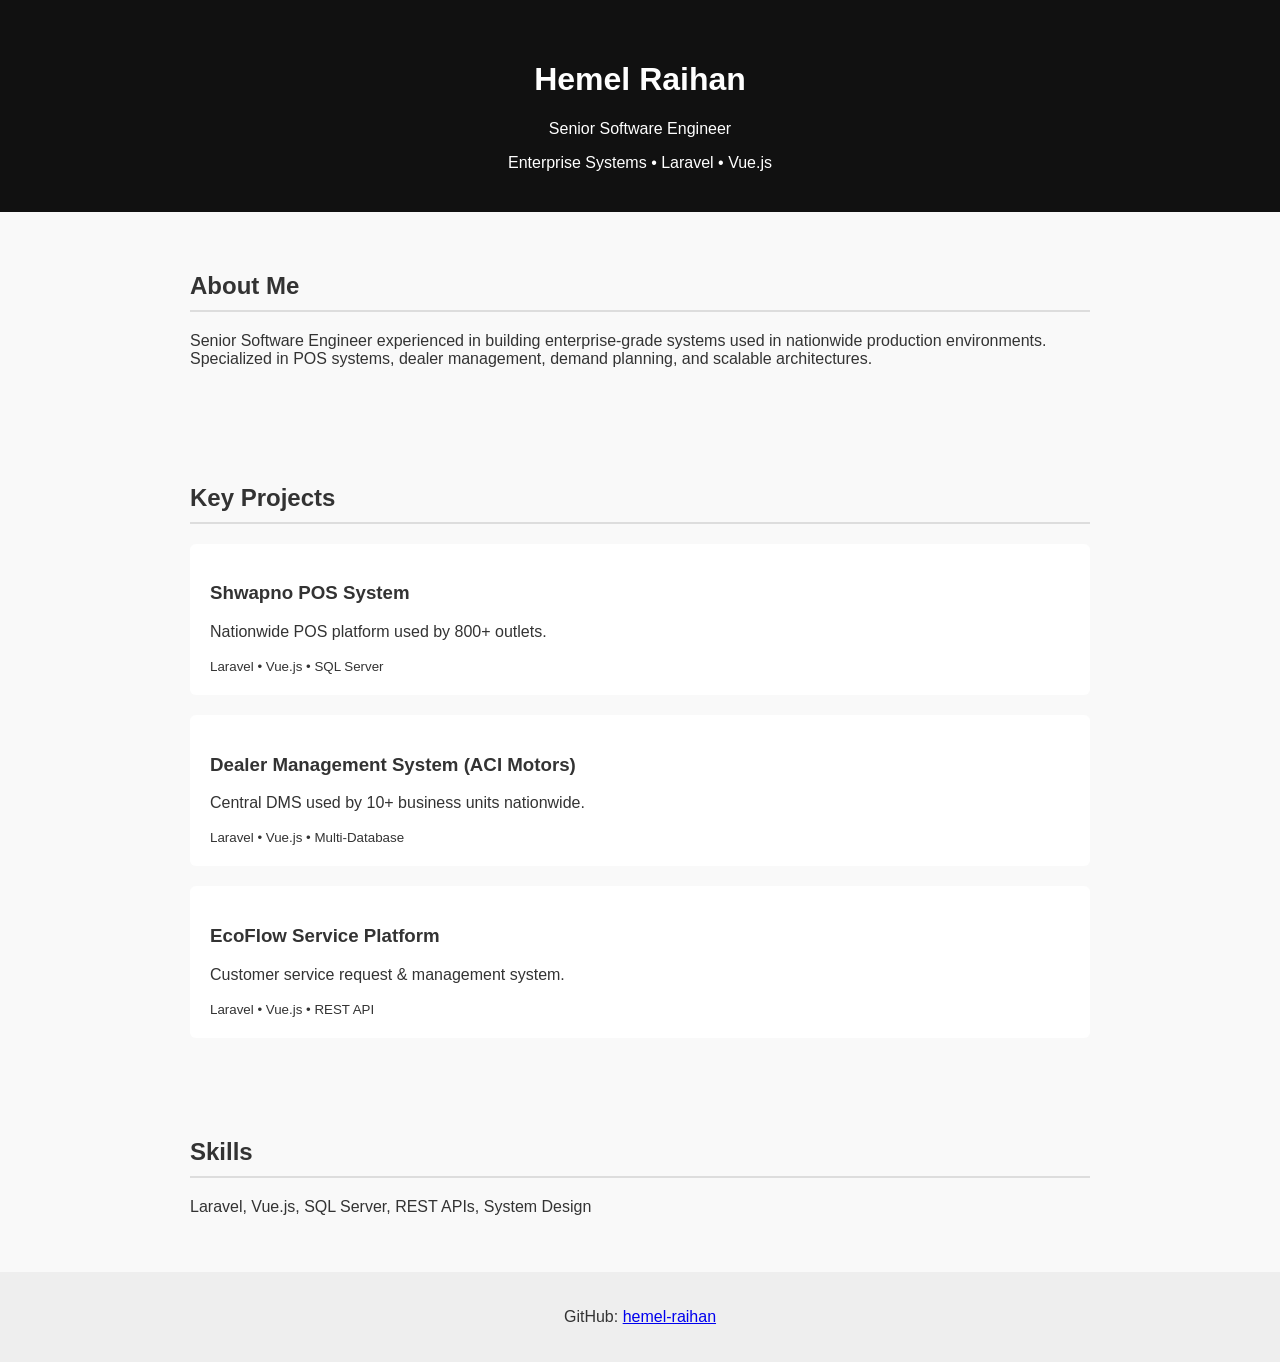
==== index.html @ 9c12749c "initial commit" ====
<!DOCTYPE html>
<html lang="en">
<head>
  <meta charset="UTF-8">
  <title>Hemel Raihan | Senior Software Engineer</title>
  <link rel="stylesheet" href="style.css">
</head>
<body>

<header>
  <h1>Hemel Raihan</h1>
  <p>Senior Software Engineer</p>
  <span>Enterprise Systems • Laravel • Vue.js</span>
</header>

<section>
  <h2>About Me</h2>
  <p>
    Senior Software Engineer experienced in building enterprise-grade systems
    used in nationwide production environments. Specialized in POS systems,
    dealer management, demand planning, and scalable architectures.
  </p>
</section>

<section>
  <h2>Key Projects</h2>

  <div class="card">
    <h3>Shwapno POS System</h3>
    <p>Nationwide POS platform used by 800+ outlets.</p>
    <small>Laravel • Vue.js • SQL Server</small>
  </div>

  <div class="card">
    <h3>Dealer Management System (ACI Motors)</h3>
    <p>Central DMS used by 10+ business units nationwide.</p>
    <small>Laravel • Vue.js • Multi-Database</small>
  </div>

  <div class="card">
    <h3>EcoFlow Service Platform</h3>
    <p>Customer service request & management system.</p>
    <small>Laravel • Vue.js • REST API</small>
  </div>
</section>

<section>
  <h2>Skills</h2>
  <p>Laravel, Vue.js, SQL Server, REST APIs, System Design</p>
</section>

<footer>
  <p>GitHub: <a href="https://github.com/hemel-raihan">hemel-raihan</a></p>
</footer>

</body>
</html>
---- style.css ----
body {
  font-family: Arial, sans-serif;
  margin: 0;
  background: #f9f9f9;
  color: #333;
}

header {
  background: #111;
  color: #fff;
  padding: 40px;
  text-align: center;
}

section {
  padding: 40px;
  max-width: 900px;
  margin: auto;
}

h2 {
  border-bottom: 2px solid #ddd;
  padding-bottom: 10px;
}

.card {
  background: #fff;
  padding: 20px;
  margin-top: 20px;
  border-radius: 6px;
}

footer {
  text-align: center;
  padding: 20px;
  background: #eee;
}
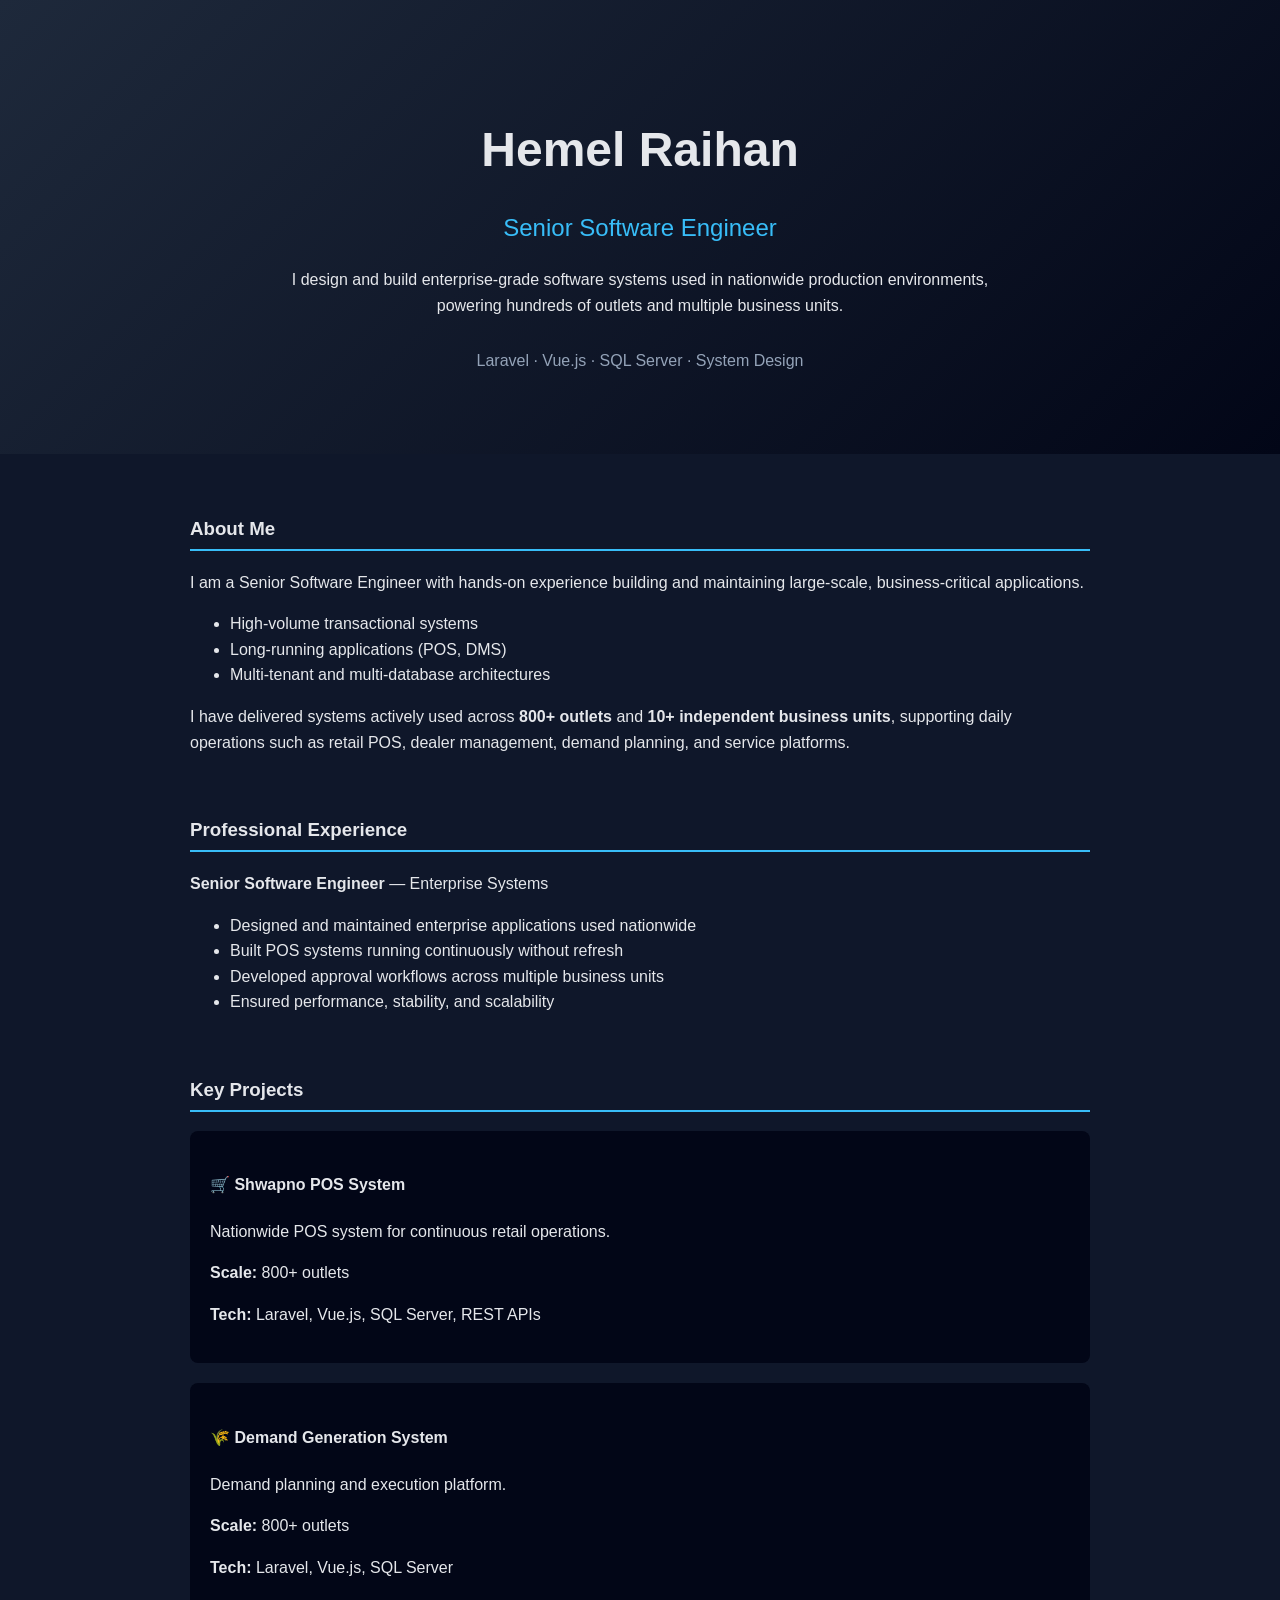
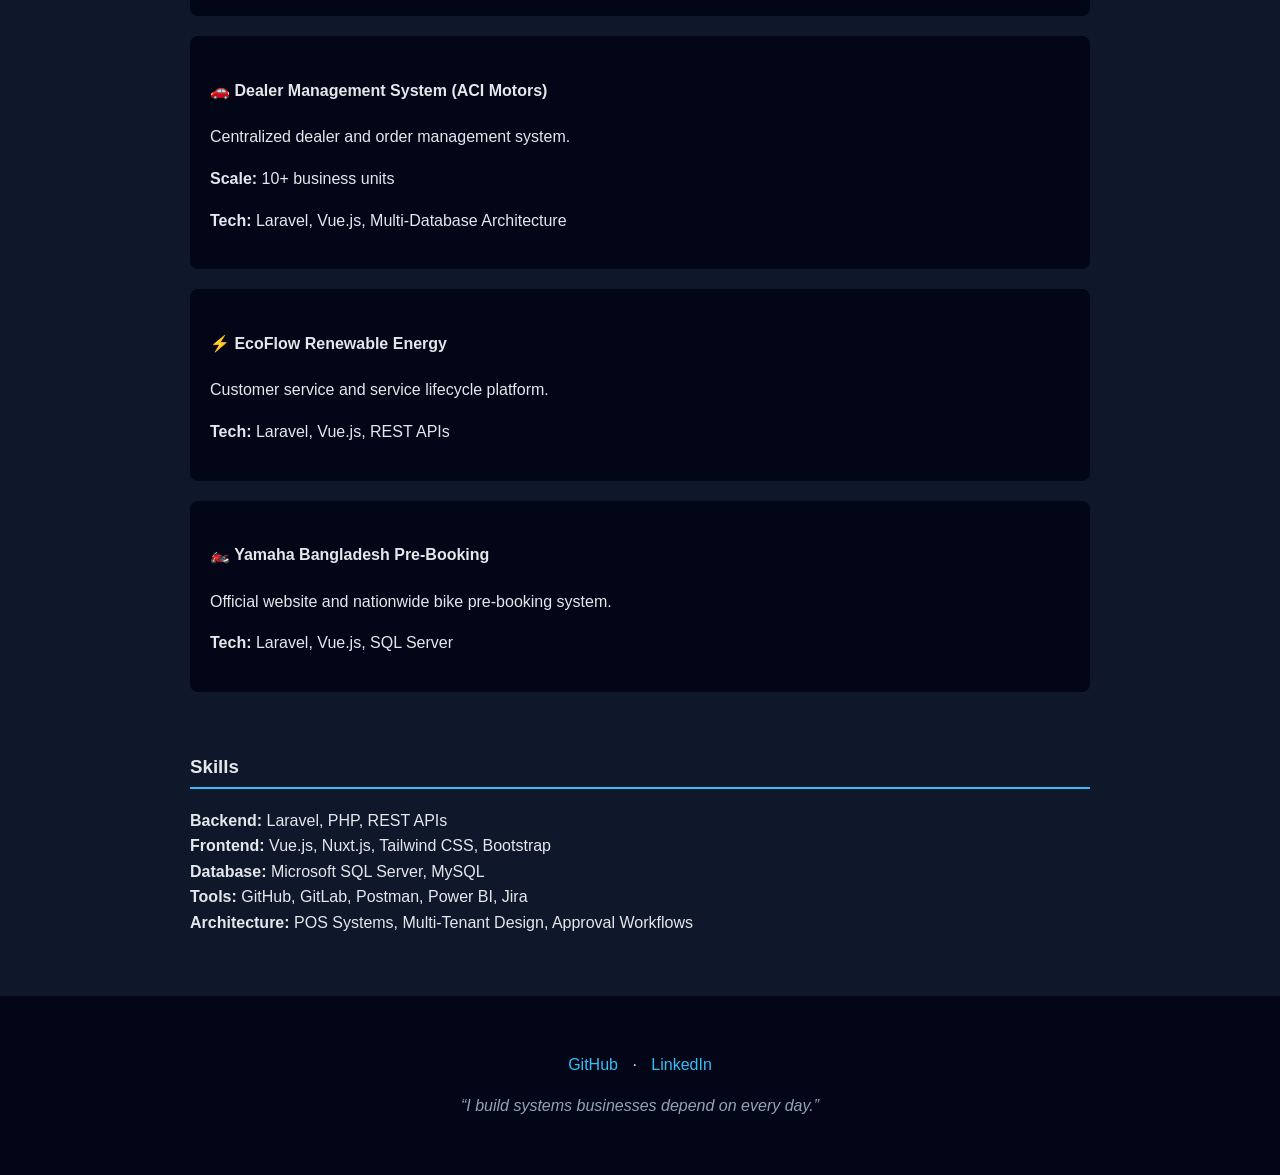
==== commit e75bbbe8: "secod phase deployed" ====
--- a/index.html
+++ b/index.html
@@ -1,57 +1,109 @@
 <!DOCTYPE html>
 <html lang="en">
 <head>
-  <meta charset="UTF-8">
+  <meta charset="UTF-8" />
+  <meta name="viewport" content="width=device-width, initial-scale=1.0"/>
   <title>Hemel Raihan | Senior Software Engineer</title>
-  <link rel="stylesheet" href="style.css">
+  <link rel="stylesheet" href="style.css" />
 </head>
 <body>
 
-<header>
-  <h1>Hemel Raihan</h1>
-  <p>Senior Software Engineer</p>
-  <span>Enterprise Systems • Laravel • Vue.js</span>
-</header>
+  <header class="hero">
+    <h1>Hemel Raihan</h1>
+    <h2>Senior Software Engineer</h2>
+    <p>
+      I design and build enterprise-grade software systems used in nationwide
+      production environments, powering hundreds of outlets and multiple
+      business units.
+    </p>
+    <span class="tech">Laravel · Vue.js · SQL Server · System Design</span>
+  </header>
 
-<section>
-  <h2>About Me</h2>
-  <p>
-    Senior Software Engineer experienced in building enterprise-grade systems
-    used in nationwide production environments. Specialized in POS systems,
-    dealer management, demand planning, and scalable architectures.
-  </p>
-</section>
+  <section>
+    <h3>About Me</h3>
+    <p>
+      I am a Senior Software Engineer with hands-on experience building and
+      maintaining large-scale, business-critical applications.
+    </p>
+    <ul>
+      <li>High-volume transactional systems</li>
+      <li>Long-running applications (POS, DMS)</li>
+      <li>Multi-tenant and multi-database architectures</li>
+    </ul>
+    <p>
+      I have delivered systems actively used across <strong>800+ outlets</strong>
+      and <strong>10+ independent business units</strong>, supporting daily
+      operations such as retail POS, dealer management, demand planning, and
+      service platforms.
+    </p>
+  </section>
 
-<section>
-  <h2>Key Projects</h2>
+  <section>
+    <h3>Professional Experience</h3>
+    <p><strong>Senior Software Engineer</strong> — Enterprise Systems</p>
+    <ul>
+      <li>Designed and maintained enterprise applications used nationwide</li>
+      <li>Built POS systems running continuously without refresh</li>
+      <li>Developed approval workflows across multiple business units</li>
+      <li>Ensured performance, stability, and scalability</li>
+    </ul>
+  </section>
 
-  <div class="card">
-    <h3>Shwapno POS System</h3>
-    <p>Nationwide POS platform used by 800+ outlets.</p>
-    <small>Laravel • Vue.js • SQL Server</small>
-  </div>
+  <section>
+    <h3>Key Projects</h3>
 
-  <div class="card">
-    <h3>Dealer Management System (ACI Motors)</h3>
-    <p>Central DMS used by 10+ business units nationwide.</p>
-    <small>Laravel • Vue.js • Multi-Database</small>
-  </div>
+    <div class="project">
+      <h4>🛒 Shwapno POS System</h4>
+      <p>Nationwide POS system for continuous retail operations.</p>
+      <p><strong>Scale:</strong> 800+ outlets</p>
+      <p><strong>Tech:</strong> Laravel, Vue.js, SQL Server, REST APIs</p>
+    </div>
 
-  <div class="card">
-    <h3>EcoFlow Service Platform</h3>
-    <p>Customer service request & management system.</p>
-    <small>Laravel • Vue.js • REST API</small>
-  </div>
-</section>
+    <div class="project">
+      <h4>🌾 Demand Generation System</h4>
+      <p>Demand planning and execution platform.</p>
+      <p><strong>Scale:</strong> 800+ outlets</p>
+      <p><strong>Tech:</strong> Laravel, Vue.js, SQL Server</p>
+    </div>
 
-<section>
-  <h2>Skills</h2>
-  <p>Laravel, Vue.js, SQL Server, REST APIs, System Design</p>
-</section>
+    <div class="project">
+      <h4>🚗 Dealer Management System (ACI Motors)</h4>
+      <p>Centralized dealer and order management system.</p>
+      <p><strong>Scale:</strong> 10+ business units</p>
+      <p><strong>Tech:</strong> Laravel, Vue.js, Multi-Database Architecture</p>
+    </div>
 
-<footer>
-  <p>GitHub: <a href="https://github.com/hemel-raihan">hemel-raihan</a></p>
-</footer>
+    <div class="project">
+      <h4>⚡ EcoFlow Renewable Energy</h4>
+      <p>Customer service and service lifecycle platform.</p>
+      <p><strong>Tech:</strong> Laravel, Vue.js, REST APIs</p>
+    </div>
+
+    <div class="project">
+      <h4>🏍️ Yamaha Bangladesh Pre-Booking</h4>
+      <p>Official website and nationwide bike pre-booking system.</p>
+      <p><strong>Tech:</strong> Laravel, Vue.js, SQL Server</p>
+    </div>
+  </section>
+
+  <section>
+    <h3>Skills</h3>
+    <p>
+      <strong>Backend:</strong> Laravel, PHP, REST APIs<br/>
+      <strong>Frontend:</strong> Vue.js, Nuxt.js, Tailwind CSS, Bootstrap<br/>
+      <strong>Database:</strong> Microsoft SQL Server, MySQL<br/>
+      <strong>Tools:</strong> GitHub, GitLab, Postman, Power BI, Jira<br/>
+      <strong>Architecture:</strong> POS Systems, Multi-Tenant Design, Approval Workflows
+    </p>
+  </section>
+
+  <footer>
+    <p>
+      <a href="https://github.com/hemel-raihan">GitHub</a> ·
+      <a href="#">LinkedIn</a>
+    </p>
+    <p class="quote">“I build systems businesses depend on every day.”</p>
+  </footer>
 
 </body>
 </html>
--- a/style.css
+++ b/style.css
@@ -1,37 +1,70 @@
 body {
-  font-family: Arial, sans-serif;
+  font-family: Arial, Helvetica, sans-serif;
   margin: 0;
-  background: #f9f9f9;
-  color: #333;
+  background: #0f172a;
+  color: #e5e7eb;
+  line-height: 1.6;
 }
 
-header {
-  background: #111;
-  color: #fff;
-  padding: 40px;
+.hero {
+  padding: 80px 20px;
   text-align: center;
+  background: linear-gradient(135deg, #1e293b, #020617);
+}
+
+.hero h1 {
+  font-size: 3rem;
+  margin-bottom: 10px;
+}
+
+.hero h2 {
+  font-weight: 400;
+  color: #38bdf8;
+}
+
+.hero p {
+  max-width: 700px;
+  margin: 20px auto;
+}
+
+.tech {
+  display: inline-block;
+  margin-top: 10px;
+  color: #94a3b8;
 }
 
 section {
-  padding: 40px;
   max-width: 900px;
-  margin: auto;
+  margin: 60px auto;
+  padding: 0 20px;
 }
 
-h2 {
-  border-bottom: 2px solid #ddd;
-  padding-bottom: 10px;
+h3 {
+  border-bottom: 2px solid #38bdf8;
+  padding-bottom: 5px;
 }
 
-.card {
-  background: #fff;
+.project {
+  background: #020617;
   padding: 20px;
-  margin-top: 20px;
-  border-radius: 6px;
+  border-radius: 8px;
+  margin-bottom: 20px;
 }
 
 footer {
   text-align: center;
-  padding: 20px;
-  background: #eee;
+  padding: 40px 20px;
+  background: #020617;
 }
+
+footer a {
+  color: #38bdf8;
+  text-decoration: none;
+  margin: 0 10px;
+}
+
+.quote {
+  margin-top: 10px;
+  font-style: italic;
+  color: #94a3b8;
+}
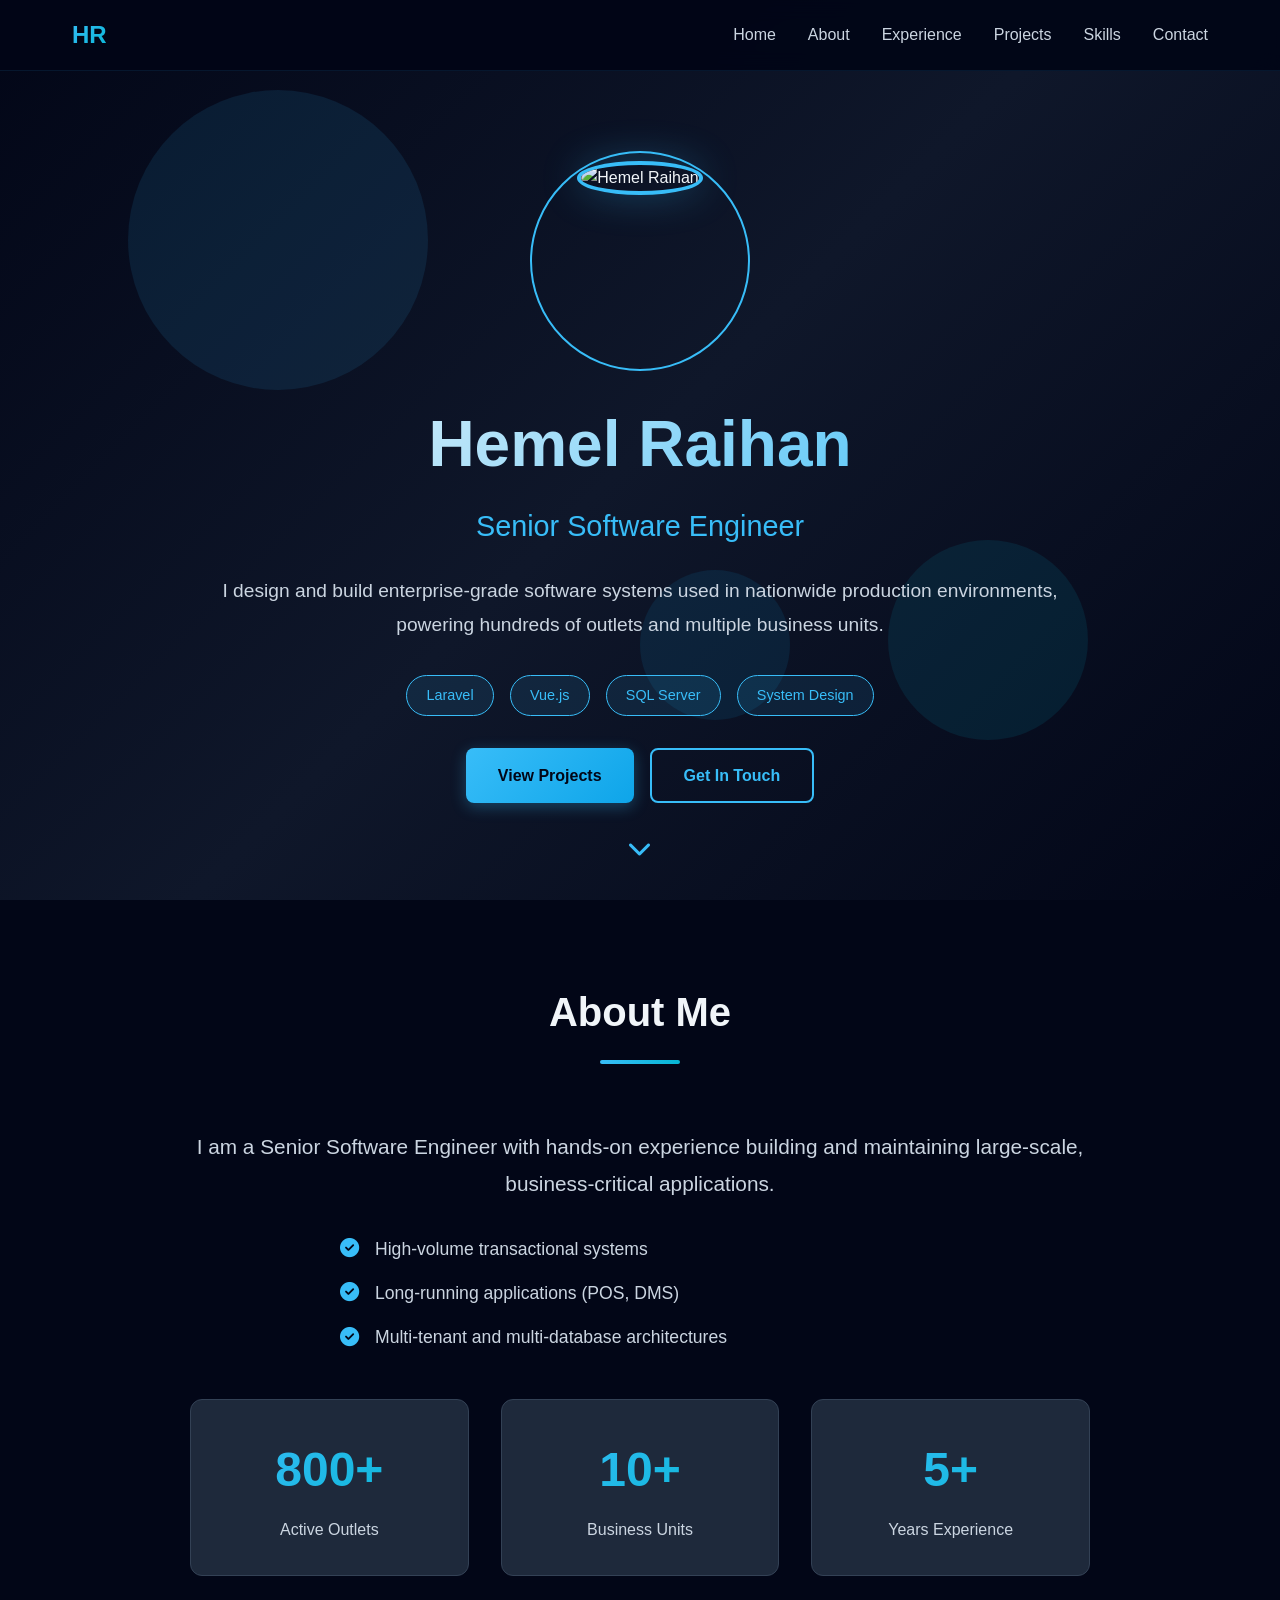
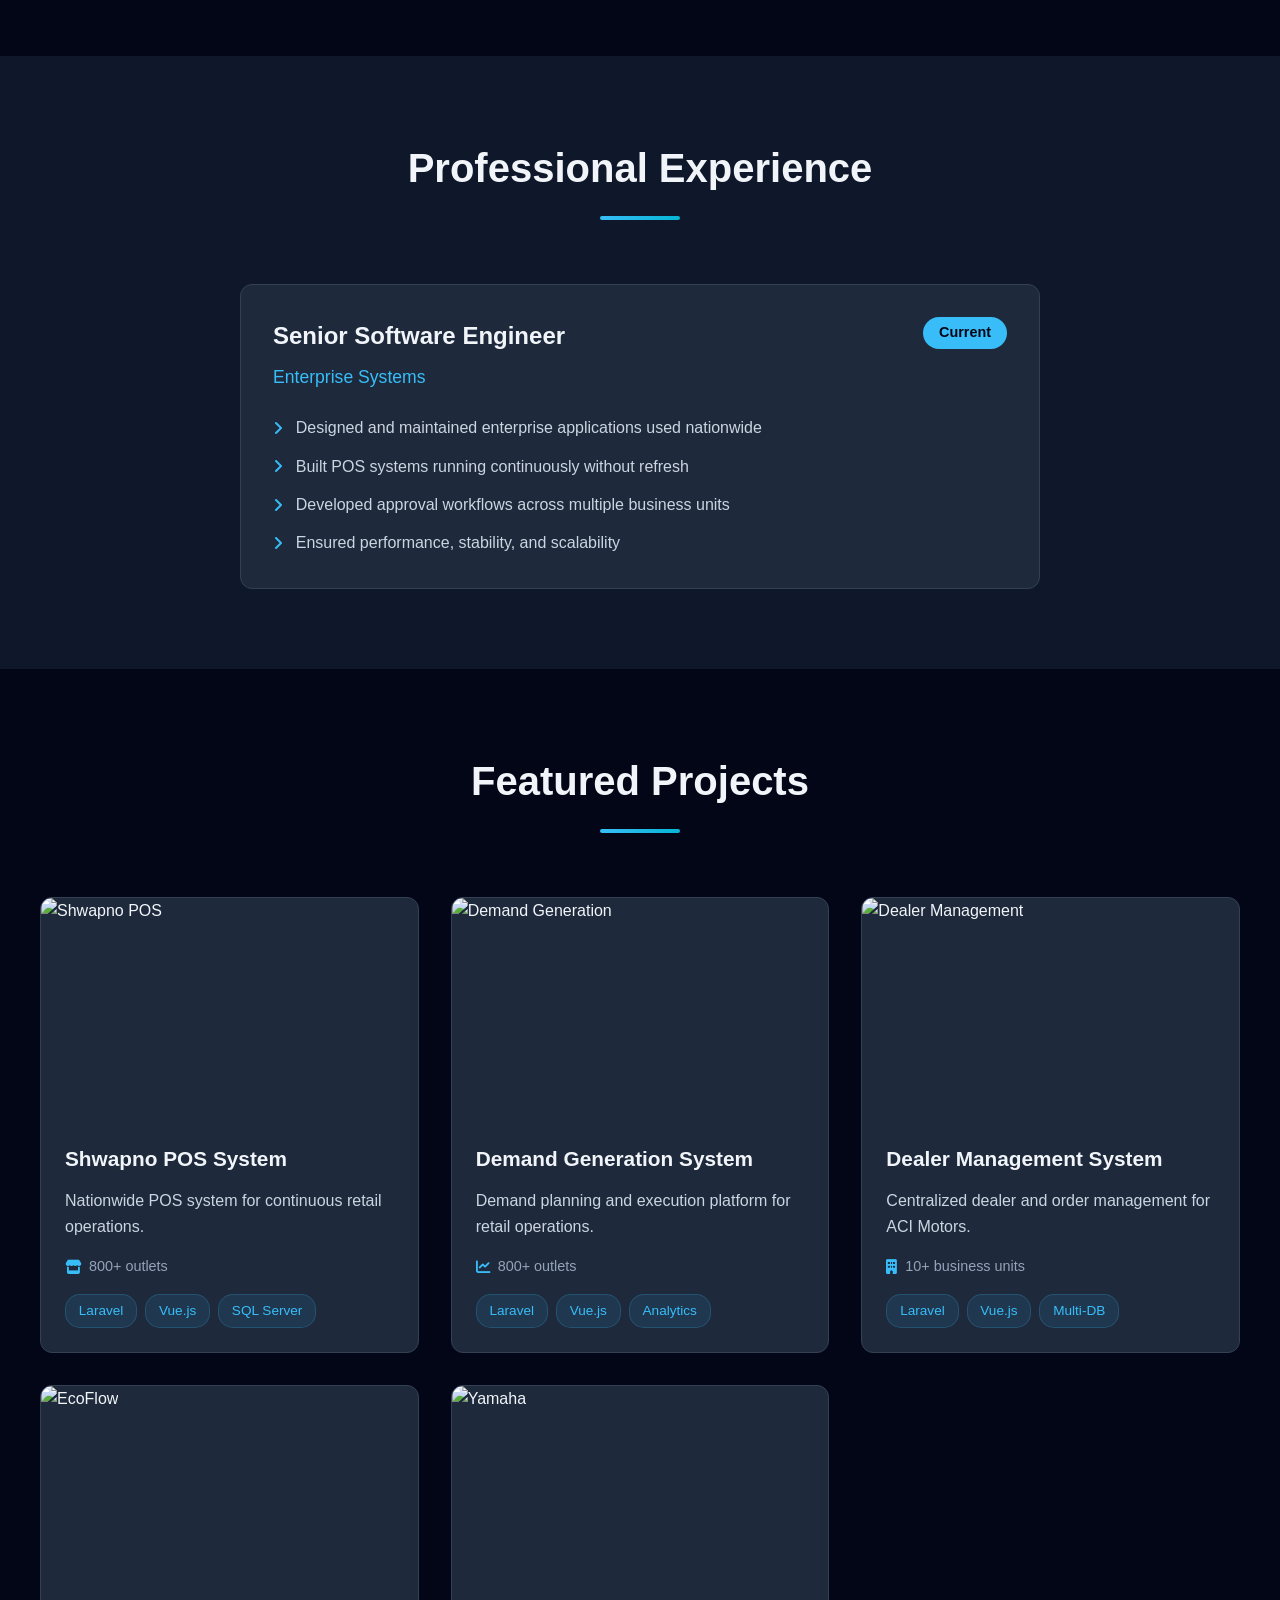
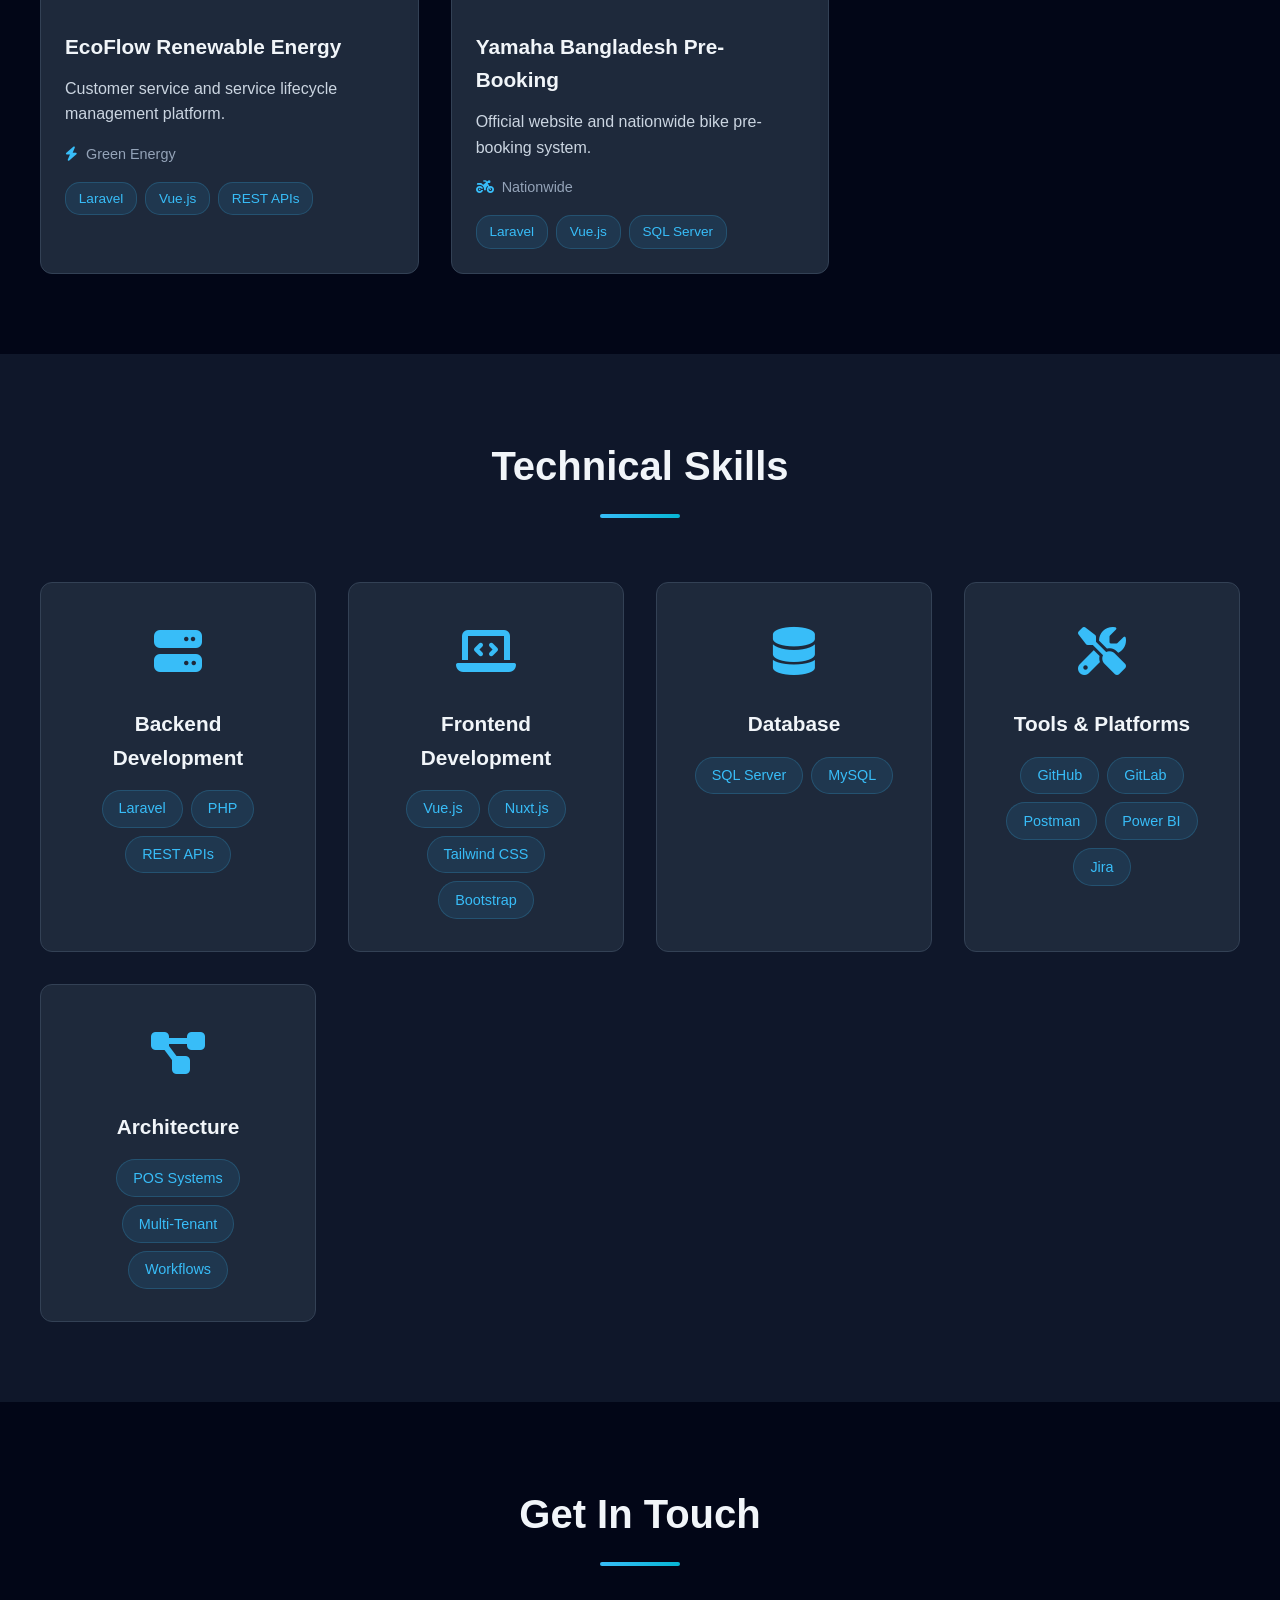
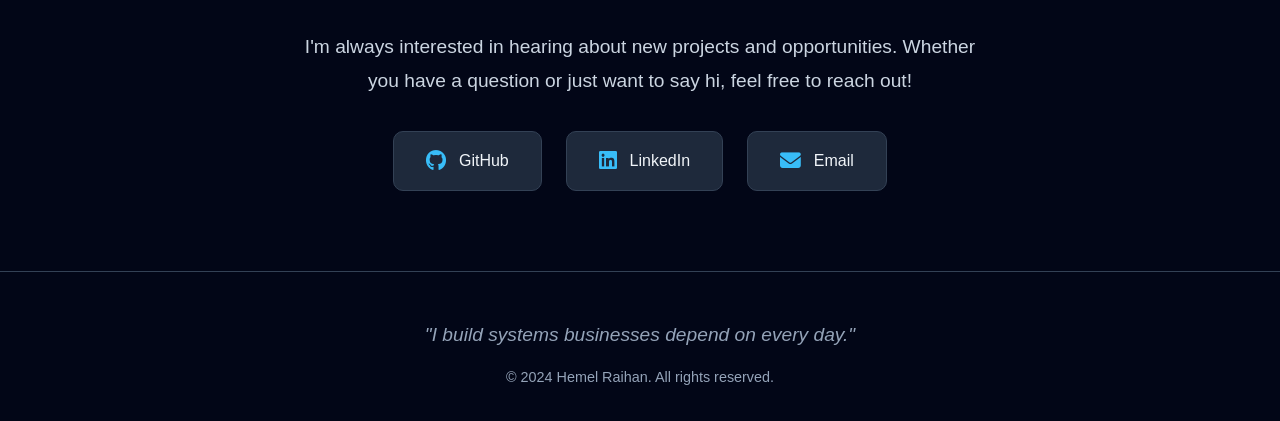
==== commit 738bd7c9: "3rd phase" ====
--- a/index.html
+++ b/index.html
@@ -5,105 +5,365 @@
   <meta name="viewport" content="width=device-width, initial-scale=1.0"/>
   <title>Hemel Raihan | Senior Software Engineer</title>
   <link rel="stylesheet" href="style.css" />
+  <link rel="stylesheet" href="https://cdnjs.cloudflare.com/ajax/libs/font-awesome/6.4.0/css/all.min.css" />
 </head>
 <body>
 
-  <header class="hero">
-    <h1>Hemel Raihan</h1>
-    <h2>Senior Software Engineer</h2>
-    <p>
-      I design and build enterprise-grade software systems used in nationwide
-      production environments, powering hundreds of outlets and multiple
-      business units.
-    </p>
-    <span class="tech">Laravel · Vue.js · SQL Server · System Design</span>
+  <!-- Navigation -->
+  <nav class="navbar" id="navbar">
+    <div class="nav-container">
+      <div class="nav-logo">HR</div>
+      <ul class="nav-menu" id="navMenu">
+        <li><a href="#home" class="nav-link">Home</a></li>
+        <li><a href="#about" class="nav-link">About</a></li>
+        <li><a href="#experience" class="nav-link">Experience</a></li>
+        <li><a href="#projects" class="nav-link">Projects</a></li>
+        <li><a href="#skills" class="nav-link">Skills</a></li>
+        <li><a href="#contact" class="nav-link">Contact</a></li>
+      </ul>
+      <div class="hamburger" id="hamburger">
+        <span></span>
+        <span></span>
+        <span></span>
+      </div>
+    </div>
+  </nav>
+
+  <!-- Hero Section -->
+  <header class="hero" id="home">
+    <div class="hero-background">
+      <div class="floating-shapes">
+        <div class="shape shape-1"></div>
+        <div class="shape shape-2"></div>
+        <div class="shape shape-3"></div>
+      </div>
+    </div>
+    <div class="hero-content">
+      <div class="profile-image-container">
+        <img src="https://via.placeholder.com/200x200/38bdf8/ffffff?text=HR" alt="Hemel Raihan" class="profile-image" />
+        <div class="profile-ring"></div>
+      </div>
+      <h1 class="hero-title">Hemel Raihan</h1>
+      <h2 class="hero-subtitle">Senior Software Engineer</h2>
+      <p class="hero-description">
+        I design and build enterprise-grade software systems used in nationwide
+        production environments, powering hundreds of outlets and multiple
+        business units.
+      </p>
+      <div class="tech-stack">
+        <span class="tech-badge">Laravel</span>
+        <span class="tech-badge">Vue.js</span>
+        <span class="tech-badge">SQL Server</span>
+        <span class="tech-badge">System Design</span>
+      </div>
+      <div class="hero-cta">
+        <a href="#projects" class="btn btn-primary">View Projects</a>
+        <a href="#contact" class="btn btn-secondary">Get In Touch</a>
+      </div>
+    </div>
+    <div class="scroll-indicator">
+      <i class="fas fa-chevron-down"></i>
+    </div>
   </header>
 
-  <section>
-    <h3>About Me</h3>
-    <p>
-      I am a Senior Software Engineer with hands-on experience building and
-      maintaining large-scale, business-critical applications.
-    </p>
-    <ul>
-      <li>High-volume transactional systems</li>
-      <li>Long-running applications (POS, DMS)</li>
-      <li>Multi-tenant and multi-database architectures</li>
-    </ul>
-    <p>
-      I have delivered systems actively used across <strong>800+ outlets</strong>
-      and <strong>10+ independent business units</strong>, supporting daily
-      operations such as retail POS, dealer management, demand planning, and
-      service platforms.
-    </p>
-  </section>
-
-  <section>
-    <h3>Professional Experience</h3>
-    <p><strong>Senior Software Engineer</strong> — Enterprise Systems</p>
-    <ul>
-      <li>Designed and maintained enterprise applications used nationwide</li>
-      <li>Built POS systems running continuously without refresh</li>
-      <li>Developed approval workflows across multiple business units</li>
-      <li>Ensured performance, stability, and scalability</li>
-    </ul>
-  </section>
-
-  <section>
-    <h3>Key Projects</h3>
-
-    <div class="project">
-      <h4>🛒 Shwapno POS System</h4>
-      <p>Nationwide POS system for continuous retail operations.</p>
-      <p><strong>Scale:</strong> 800+ outlets</p>
-      <p><strong>Tech:</strong> Laravel, Vue.js, SQL Server, REST APIs</p>
-    </div>
-
-    <div class="project">
-      <h4>🌾 Demand Generation System</h4>
-      <p>Demand planning and execution platform.</p>
-      <p><strong>Scale:</strong> 800+ outlets</p>
-      <p><strong>Tech:</strong> Laravel, Vue.js, SQL Server</p>
-    </div>
-
-    <div class="project">
-      <h4>🚗 Dealer Management System (ACI Motors)</h4>
-      <p>Centralized dealer and order management system.</p>
-      <p><strong>Scale:</strong> 10+ business units</p>
-      <p><strong>Tech:</strong> Laravel, Vue.js, Multi-Database Architecture</p>
-    </div>
-
-    <div class="project">
-      <h4>⚡ EcoFlow Renewable Energy</h4>
-      <p>Customer service and service lifecycle platform.</p>
-      <p><strong>Tech:</strong> Laravel, Vue.js, REST APIs</p>
-    </div>
-
-    <div class="project">
-      <h4>🏍️ Yamaha Bangladesh Pre-Booking</h4>
-      <p>Official website and nationwide bike pre-booking system.</p>
-      <p><strong>Tech:</strong> Laravel, Vue.js, SQL Server</p>
-    </div>
-  </section>
-
-  <section>
-    <h3>Skills</h3>
-    <p>
-      <strong>Backend:</strong> Laravel, PHP, REST APIs<br/>
-      <strong>Frontend:</strong> Vue.js, Nuxt.js, Tailwind CSS, Bootstrap<br/>
-      <strong>Database:</strong> Microsoft SQL Server, MySQL<br/>
-      <strong>Tools:</strong> GitHub, GitLab, Postman, Power BI, Jira<br/>
-      <strong>Architecture:</strong> POS Systems, Multi-Tenant Design, Approval Workflows
-    </p>
-  </section>
-
-  <footer>
-    <p>
-      <a href="https://github.com/hemel-raihan">GitHub</a> ·
-      <a href="#">LinkedIn</a>
-    </p>
-    <p class="quote">“I build systems businesses depend on every day.”</p>
+  <!-- About Section -->
+  <section class="section about-section" id="about">
+    <div class="container">
+      <div class="section-header">
+        <h3 class="section-title">About Me</h3>
+        <div class="section-line"></div>
+      </div>
+      <div class="about-content">
+        <div class="about-text">
+          <p class="lead">
+            I am a Senior Software Engineer with hands-on experience building and
+            maintaining large-scale, business-critical applications.
+          </p>
+          <div class="about-highlights">
+            <div class="highlight-item">
+              <i class="fas fa-check-circle"></i>
+              <span>High-volume transactional systems</span>
+            </div>
+            <div class="highlight-item">
+              <i class="fas fa-check-circle"></i>
+              <span>Long-running applications (POS, DMS)</span>
+            </div>
+            <div class="highlight-item">
+              <i class="fas fa-check-circle"></i>
+              <span>Multi-tenant and multi-database architectures</span>
+            </div>
+          </div>
+          <div class="stats-container">
+            <div class="stat-card">
+              <div class="stat-number">800+</div>
+              <div class="stat-label">Active Outlets</div>
+            </div>
+            <div class="stat-card">
+              <div class="stat-number">10+</div>
+              <div class="stat-label">Business Units</div>
+            </div>
+            <div class="stat-card">
+              <div class="stat-number">5+</div>
+              <div class="stat-label">Years Experience</div>
+            </div>
+          </div>
+        </div>
+      </div>
+    </div>
+  </section>
+
+  <!-- Experience Section -->
+  <section class="section experience-section" id="experience">
+    <div class="container">
+      <div class="section-header">
+        <h3 class="section-title">Professional Experience</h3>
+        <div class="section-line"></div>
+      </div>
+      <div class="experience-content">
+        <div class="experience-card">
+          <div class="experience-header">
+            <div>
+              <h4 class="experience-title">Senior Software Engineer</h4>
+              <p class="experience-company">Enterprise Systems</p>
+            </div>
+            <div class="experience-badge">Current</div>
+          </div>
+          <ul class="experience-list">
+            <li><i class="fas fa-angle-right"></i> Designed and maintained enterprise applications used nationwide</li>
+            <li><i class="fas fa-angle-right"></i> Built POS systems running continuously without refresh</li>
+            <li><i class="fas fa-angle-right"></i> Developed approval workflows across multiple business units</li>
+            <li><i class="fas fa-angle-right"></i> Ensured performance, stability, and scalability</li>
+          </ul>
+        </div>
+      </div>
+    </div>
+  </section>
+
+  <!-- Projects Section -->
+  <section class="section projects-section" id="projects">
+    <div class="container">
+      <div class="section-header">
+        <h3 class="section-title">Featured Projects</h3>
+        <div class="section-line"></div>
+      </div>
+      <div class="projects-grid">
+        
+        <div class="project-card">
+          <div class="project-image">
+            <img src="https://via.placeholder.com/600x400/0ea5e9/ffffff?text=POS+System" alt="Shwapno POS" />
+            <div class="project-overlay">
+              <span class="project-icon">🛒</span>
+            </div>
+          </div>
+          <div class="project-content">
+            <h4 class="project-title">Shwapno POS System</h4>
+            <p class="project-description">
+              Nationwide POS system for continuous retail operations.
+            </p>
+            <div class="project-meta">
+              <span class="meta-item"><i class="fas fa-store"></i> 800+ outlets</span>
+            </div>
+            <div class="project-tech">
+              <span class="tech-tag">Laravel</span>
+              <span class="tech-tag">Vue.js</span>
+              <span class="tech-tag">SQL Server</span>
+            </div>
+          </div>
+        </div>
+
+        <div class="project-card">
+          <div class="project-image">
+            <img src="https://via.placeholder.com/600x400/10b981/ffffff?text=Demand+Planning" alt="Demand Generation" />
+            <div class="project-overlay">
+              <span class="project-icon">🌾</span>
+            </div>
+          </div>
+          <div class="project-content">
+            <h4 class="project-title">Demand Generation System</h4>
+            <p class="project-description">
+              Demand planning and execution platform for retail operations.
+            </p>
+            <div class="project-meta">
+              <span class="meta-item"><i class="fas fa-chart-line"></i> 800+ outlets</span>
+            </div>
+            <div class="project-tech">
+              <span class="tech-tag">Laravel</span>
+              <span class="tech-tag">Vue.js</span>
+              <span class="tech-tag">Analytics</span>
+            </div>
+          </div>
+        </div>
+
+        <div class="project-card">
+          <div class="project-image">
+            <img src="https://via.placeholder.com/600x400/8b5cf6/ffffff?text=DMS" alt="Dealer Management" />
+            <div class="project-overlay">
+              <span class="project-icon">🚗</span>
+            </div>
+          </div>
+          <div class="project-content">
+            <h4 class="project-title">Dealer Management System</h4>
+            <p class="project-description">
+              Centralized dealer and order management for ACI Motors.
+            </p>
+            <div class="project-meta">
+              <span class="meta-item"><i class="fas fa-building"></i> 10+ business units</span>
+            </div>
+            <div class="project-tech">
+              <span class="tech-tag">Laravel</span>
+              <span class="tech-tag">Vue.js</span>
+              <span class="tech-tag">Multi-DB</span>
+            </div>
+          </div>
+        </div>
+
+        <div class="project-card">
+          <div class="project-image">
+            <img src="https://via.placeholder.com/600x400/f59e0b/ffffff?text=EcoFlow" alt="EcoFlow" />
+            <div class="project-overlay">
+              <span class="project-icon">⚡</span>
+            </div>
+          </div>
+          <div class="project-content">
+            <h4 class="project-title">EcoFlow Renewable Energy</h4>
+            <p class="project-description">
+              Customer service and service lifecycle management platform.
+            </p>
+            <div class="project-meta">
+              <span class="meta-item"><i class="fas fa-bolt"></i> Green Energy</span>
+            </div>
+            <div class="project-tech">
+              <span class="tech-tag">Laravel</span>
+              <span class="tech-tag">Vue.js</span>
+              <span class="tech-tag">REST APIs</span>
+            </div>
+          </div>
+        </div>
+
+        <div class="project-card">
+          <div class="project-image">
+            <img src="https://via.placeholder.com/600x400/ef4444/ffffff?text=Yamaha" alt="Yamaha" />
+            <div class="project-overlay">
+              <span class="project-icon">🏍️</span>
+            </div>
+          </div>
+          <div class="project-content">
+            <h4 class="project-title">Yamaha Bangladesh Pre-Booking</h4>
+            <p class="project-description">
+              Official website and nationwide bike pre-booking system.
+            </p>
+            <div class="project-meta">
+              <span class="meta-item"><i class="fas fa-motorcycle"></i> Nationwide</span>
+            </div>
+            <div class="project-tech">
+              <span class="tech-tag">Laravel</span>
+              <span class="tech-tag">Vue.js</span>
+              <span class="tech-tag">SQL Server</span>
+            </div>
+          </div>
+        </div>
+
+      </div>
+    </div>
+  </section>
+
+  <!-- Skills Section -->
+  <section class="section skills-section" id="skills">
+    <div class="container">
+      <div class="section-header">
+        <h3 class="section-title">Technical Skills</h3>
+        <div class="section-line"></div>
+      </div>
+      <div class="skills-grid">
+        <div class="skill-category">
+          <div class="skill-icon"><i class="fas fa-server"></i></div>
+          <h4>Backend Development</h4>
+          <div class="skill-tags">
+            <span>Laravel</span>
+            <span>PHP</span>
+            <span>REST APIs</span>
+          </div>
+        </div>
+        <div class="skill-category">
+          <div class="skill-icon"><i class="fas fa-laptop-code"></i></div>
+          <h4>Frontend Development</h4>
+          <div class="skill-tags">
+            <span>Vue.js</span>
+            <span>Nuxt.js</span>
+            <span>Tailwind CSS</span>
+            <span>Bootstrap</span>
+          </div>
+        </div>
+        <div class="skill-category">
+          <div class="skill-icon"><i class="fas fa-database"></i></div>
+          <h4>Database</h4>
+          <div class="skill-tags">
+            <span>SQL Server</span>
+            <span>MySQL</span>
+          </div>
+        </div>
+        <div class="skill-category">
+          <div class="skill-icon"><i class="fas fa-tools"></i></div>
+          <h4>Tools & Platforms</h4>
+          <div class="skill-tags">
+            <span>GitHub</span>
+            <span>GitLab</span>
+            <span>Postman</span>
+            <span>Power BI</span>
+            <span>Jira</span>
+          </div>
+        </div>
+        <div class="skill-category">
+          <div class="skill-icon"><i class="fas fa-project-diagram"></i></div>
+          <h4>Architecture</h4>
+          <div class="skill-tags">
+            <span>POS Systems</span>
+            <span>Multi-Tenant</span>
+            <span>Workflows</span>
+          </div>
+        </div>
+      </div>
+    </div>
+  </section>
+
+  <!-- Contact Section -->
+  <section class="section contact-section" id="contact">
+    <div class="container">
+      <div class="section-header">
+        <h3 class="section-title">Get In Touch</h3>
+        <div class="section-line"></div>
+      </div>
+      <div class="contact-content">
+        <p class="contact-text">
+          I'm always interested in hearing about new projects and opportunities.
+          Whether you have a question or just want to say hi, feel free to reach out!
+        </p>
+        <div class="contact-links">
+          <a href="https://github.com/hemel-raihan" class="contact-btn" target="_blank">
+            <i class="fab fa-github"></i>
+            <span>GitHub</span>
+          </a>
+          <a href="#" class="contact-btn" target="_blank">
+            <i class="fab fa-linkedin"></i>
+            <span>LinkedIn</span>
+          </a>
+          <a href="mailto:your.email@example.com" class="contact-btn">
+            <i class="fas fa-envelope"></i>
+            <span>Email</span>
+          </a>
+        </div>
+      </div>
+    </div>
+  </section>
+
+  <!-- Footer -->
+  <footer class="footer">
+    <div class="container">
+      <p class="footer-quote">"I build systems businesses depend on every day."</p>
+      <p class="footer-copyright">© 2024 Hemel Raihan. All rights reserved.</p>
+    </div>
   </footer>
 
+  <script src="script.js"></script>
 </body>
-</html>
+</html>
--- a/style.css
+++ b/style.css
@@ -1,70 +1,863 @@
+* {
+  margin: 0;
+  padding: 0;
+  box-sizing: border-box;
+}
+
+:root {
+  --primary-color: #38bdf8;
+  --secondary-color: #0ea5e9;
+  --accent-color: #06b6d4;
+  --dark-bg: #020617;
+  --darker-bg: #0f172a;
+  --card-bg: #1e293b;
+  --text-primary: #f1f5f9;
+  --text-secondary: #cbd5e1;
+  --text-muted: #94a3b8;
+  --border-color: #334155;
+}
+
+html {
+  scroll-behavior: smooth;
+}
+
 body {
-  font-family: Arial, Helvetica, sans-serif;
-  margin: 0;
-  background: #0f172a;
-  color: #e5e7eb;
+  font-family: 'Inter', -apple-system, BlinkMacSystemFont, 'Segoe UI', Roboto, Oxygen, Ubuntu, sans-serif;
+  background: var(--dark-bg);
+  color: var(--text-primary);
   line-height: 1.6;
-}
-
+  overflow-x: hidden;
+}
+
+/* Navigation */
+.navbar {
+  position: fixed;
+  top: 0;
+  width: 100%;
+  background: rgba(2, 6, 23, 0.95);
+  backdrop-filter: blur(10px);
+  z-index: 1000;
+  border-bottom: 1px solid rgba(56, 189, 248, 0.1);
+  transition: all 0.3s ease;
+}
+
+.navbar.scrolled {
+  box-shadow: 0 4px 30px rgba(0, 0, 0, 0.3);
+}
+
+.nav-container {
+  max-width: 1200px;
+  margin: 0 auto;
+  padding: 1rem 2rem;
+  display: flex;
+  justify-content: space-between;
+  align-items: center;
+}
+
+.nav-logo {
+  font-size: 1.5rem;
+  font-weight: 700;
+  background: linear-gradient(135deg, var(--primary-color), var(--accent-color));
+  -webkit-background-clip: text;
+  -webkit-text-fill-color: transparent;
+  background-clip: text;
+}
+
+.nav-menu {
+  display: flex;
+  list-style: none;
+  gap: 2rem;
+}
+
+.nav-link {
+  color: var(--text-secondary);
+  text-decoration: none;
+  font-weight: 500;
+  transition: color 0.3s ease;
+  position: relative;
+}
+
+.nav-link::after {
+  content: '';
+  position: absolute;
+  bottom: -5px;
+  left: 0;
+  width: 0;
+  height: 2px;
+  background: var(--primary-color);
+  transition: width 0.3s ease;
+}
+
+.nav-link:hover {
+  color: var(--primary-color);
+}
+
+.nav-link:hover::after {
+  width: 100%;
+}
+
+.hamburger {
+  display: none;
+  flex-direction: column;
+  cursor: pointer;
+  gap: 5px;
+}
+
+.hamburger span {
+  width: 25px;
+  height: 3px;
+  background: var(--primary-color);
+  transition: all 0.3s ease;
+  border-radius: 2px;
+}
+
+/* Hero Section */
 .hero {
-  padding: 80px 20px;
+  min-height: 100vh;
+  display: flex;
+  flex-direction: column;
+  justify-content: center;
+  align-items: center;
+  position: relative;
+  padding: 8rem 2rem 4rem;
+  overflow: hidden;
+}
+
+.hero-background {
+  position: absolute;
+  top: 0;
+  left: 0;
+  width: 100%;
+  height: 100%;
+  z-index: 0;
+  background: linear-gradient(135deg, var(--dark-bg) 0%, var(--darker-bg) 50%, var(--dark-bg) 100%);
+}
+
+.floating-shapes {
+  position: absolute;
+  width: 100%;
+  height: 100%;
+}
+
+.shape {
+  position: absolute;
+  border-radius: 50%;
+  opacity: 0.1;
+  animation: float 20s infinite ease-in-out;
+}
+
+.shape-1 {
+  width: 300px;
+  height: 300px;
+  background: var(--primary-color);
+  top: 10%;
+  left: 10%;
+  animation-delay: 0s;
+}
+
+.shape-2 {
+  width: 200px;
+  height: 200px;
+  background: var(--accent-color);
+  top: 60%;
+  right: 15%;
+  animation-delay: 5s;
+}
+
+.shape-3 {
+  width: 150px;
+  height: 150px;
+  background: var(--secondary-color);
+  bottom: 20%;
+  left: 50%;
+  animation-delay: 10s;
+}
+
+@keyframes float {
+  0%, 100% {
+    transform: translate(0, 0) scale(1);
+  }
+  33% {
+    transform: translate(50px, -50px) scale(1.1);
+  }
+  66% {
+    transform: translate(-30px, 30px) scale(0.9);
+  }
+}
+
+.hero-content {
+  position: relative;
+  z-index: 1;
   text-align: center;
-  background: linear-gradient(135deg, #1e293b, #020617);
-}
-
-.hero h1 {
+  max-width: 900px;
+  animation: fadeInUp 1s ease;
+}
+
+@keyframes fadeInUp {
+  from {
+    opacity: 0;
+    transform: translateY(30px);
+  }
+  to {
+    opacity: 1;
+    transform: translateY(0);
+  }
+}
+
+.profile-image-container {
+  position: relative;
+  width: 200px;
+  height: 200px;
+  margin: 0 auto 2rem;
+  animation: scaleIn 0.8s ease;
+}
+
+@keyframes scaleIn {
+  from {
+    opacity: 0;
+    transform: scale(0.5);
+  }
+  to {
+    opacity: 1;
+    transform: scale(1);
+  }
+}
+
+.profile-image {
+  width: 100%;
+  height: 100%;
+  border-radius: 50%;
+  object-fit: cover;
+  border: 4px solid var(--primary-color);
+  box-shadow: 0 0 40px rgba(56, 189, 248, 0.3);
+  position: relative;
+  z-index: 2;
+}
+
+.profile-ring {
+  position: absolute;
+  top: -10px;
+  left: -10px;
+  right: -10px;
+  bottom: -10px;
+  border: 2px solid var(--primary-color);
+  border-radius: 50%;
+  animation: pulse 2s infinite;
+}
+
+@keyframes pulse {
+  0%, 100% {
+    transform: scale(1);
+    opacity: 1;
+  }
+  50% {
+    transform: scale(1.1);
+    opacity: 0.5;
+  }
+}
+
+.hero-title {
+  font-size: 4rem;
+  font-weight: 700;
+  margin-bottom: 0.5rem;
+  background: linear-gradient(135deg, var(--text-primary), var(--primary-color));
+  -webkit-background-clip: text;
+  -webkit-text-fill-color: transparent;
+  background-clip: text;
+}
+
+.hero-subtitle {
+  font-size: 1.8rem;
+  font-weight: 400;
+  color: var(--primary-color);
+  margin-bottom: 1.5rem;
+}
+
+.hero-description {
+  font-size: 1.2rem;
+  color: var(--text-secondary);
+  margin-bottom: 2rem;
+  line-height: 1.8;
+}
+
+.tech-stack {
+  display: flex;
+  gap: 1rem;
+  justify-content: center;
+  flex-wrap: wrap;
+  margin-bottom: 2rem;
+}
+
+.tech-badge {
+  padding: 0.5rem 1.2rem;
+  background: rgba(56, 189, 248, 0.1);
+  border: 1px solid var(--primary-color);
+  border-radius: 25px;
+  color: var(--primary-color);
+  font-size: 0.9rem;
+  font-weight: 500;
+  transition: all 0.3s ease;
+}
+
+.tech-badge:hover {
+  background: var(--primary-color);
+  color: var(--dark-bg);
+  transform: translateY(-2px);
+}
+
+.hero-cta {
+  display: flex;
+  gap: 1rem;
+  justify-content: center;
+  flex-wrap: wrap;
+}
+
+.btn {
+  padding: 0.8rem 2rem;
+  border-radius: 8px;
+  text-decoration: none;
+  font-weight: 600;
+  transition: all 0.3s ease;
+  display: inline-flex;
+  align-items: center;
+  gap: 0.5rem;
+}
+
+.btn-primary {
+  background: linear-gradient(135deg, var(--primary-color), var(--secondary-color));
+  color: var(--dark-bg);
+  box-shadow: 0 4px 15px rgba(56, 189, 248, 0.3);
+}
+
+.btn-primary:hover {
+  transform: translateY(-3px);
+  box-shadow: 0 6px 20px rgba(56, 189, 248, 0.4);
+}
+
+.btn-secondary {
+  background: transparent;
+  color: var(--primary-color);
+  border: 2px solid var(--primary-color);
+}
+
+.btn-secondary:hover {
+  background: var(--primary-color);
+  color: var(--dark-bg);
+  transform: translateY(-3px);
+}
+
+.scroll-indicator {
+  position: absolute;
+  bottom: 2rem;
+  left: 50%;
+  transform: translateX(-50%);
+  color: var(--primary-color);
+  font-size: 1.5rem;
+  animation: bounce 2s infinite;
+}
+
+@keyframes bounce {
+  0%, 100% {
+    transform: translateX(-50%) translateY(0);
+  }
+  50% {
+    transform: translateX(-50%) translateY(10px);
+  }
+}
+
+/* Section Styles */
+.section {
+  padding: 5rem 2rem;
+  position: relative;
+}
+
+.section:nth-child(even) {
+  background: var(--darker-bg);
+}
+
+.container {
+  max-width: 1200px;
+  margin: 0 auto;
+}
+
+.section-header {
+  text-align: center;
+  margin-bottom: 4rem;
+}
+
+.section-title {
+  font-size: 2.5rem;
+  font-weight: 700;
+  margin-bottom: 1rem;
+  color: var(--text-primary);
+}
+
+.section-line {
+  width: 80px;
+  height: 4px;
+  background: linear-gradient(90deg, var(--primary-color), var(--accent-color));
+  margin: 0 auto;
+  border-radius: 2px;
+}
+
+/* About Section */
+.about-content {
+  max-width: 900px;
+  margin: 0 auto;
+}
+
+.about-text {
+  text-align: center;
+}
+
+.lead {
+  font-size: 1.3rem;
+  color: var(--text-secondary);
+  margin-bottom: 2rem;
+  line-height: 1.8;
+}
+
+.about-highlights {
+  display: flex;
+  flex-direction: column;
+  gap: 1rem;
+  margin-bottom: 3rem;
+  text-align: left;
+  max-width: 600px;
+  margin-left: auto;
+  margin-right: auto;
+}
+
+.highlight-item {
+  display: flex;
+  align-items: center;
+  gap: 1rem;
+  font-size: 1.1rem;
+  color: var(--text-secondary);
+}
+
+.highlight-item i {
+  color: var(--primary-color);
+  font-size: 1.2rem;
+}
+
+.stats-container {
+  display: grid;
+  grid-template-columns: repeat(auto-fit, minmax(200px, 1fr));
+  gap: 2rem;
+  margin-top: 3rem;
+}
+
+.stat-card {
+  background: var(--card-bg);
+  padding: 2rem;
+  border-radius: 12px;
+  text-align: center;
+  border: 1px solid var(--border-color);
+  transition: all 0.3s ease;
+}
+
+.stat-card:hover {
+  transform: translateY(-5px);
+  border-color: var(--primary-color);
+  box-shadow: 0 10px 30px rgba(56, 189, 248, 0.2);
+}
+
+.stat-number {
   font-size: 3rem;
-  margin-bottom: 10px;
-}
-
-.hero h2 {
-  font-weight: 400;
-  color: #38bdf8;
-}
-
-.hero p {
+  font-weight: 700;
+  background: linear-gradient(135deg, var(--primary-color), var(--accent-color));
+  -webkit-background-clip: text;
+  -webkit-text-fill-color: transparent;
+  background-clip: text;
+  margin-bottom: 0.5rem;
+}
+
+.stat-label {
+  color: var(--text-secondary);
+  font-size: 1rem;
+}
+
+/* Experience Section */
+.experience-content {
+  max-width: 800px;
+  margin: 0 auto;
+}
+
+.experience-card {
+  background: var(--card-bg);
+  padding: 2rem;
+  border-radius: 12px;
+  border: 1px solid var(--border-color);
+  transition: all 0.3s ease;
+}
+
+.experience-card:hover {
+  border-color: var(--primary-color);
+  box-shadow: 0 10px 30px rgba(56, 189, 248, 0.2);
+}
+
+.experience-header {
+  display: flex;
+  justify-content: space-between;
+  align-items: flex-start;
+  margin-bottom: 1.5rem;
+  flex-wrap: wrap;
+  gap: 1rem;
+}
+
+.experience-title {
+  font-size: 1.5rem;
+  color: var(--text-primary);
+  margin-bottom: 0.5rem;
+}
+
+.experience-company {
+  color: var(--primary-color);
+  font-size: 1.1rem;
+}
+
+.experience-badge {
+  background: var(--primary-color);
+  color: var(--dark-bg);
+  padding: 0.3rem 1rem;
+  border-radius: 20px;
+  font-size: 0.9rem;
+  font-weight: 600;
+}
+
+.experience-list {
+  list-style: none;
+  display: flex;
+  flex-direction: column;
+  gap: 0.8rem;
+}
+
+.experience-list li {
+  display: flex;
+  gap: 0.8rem;
+  color: var(--text-secondary);
+  line-height: 1.6;
+}
+
+.experience-list i {
+  color: var(--primary-color);
+  margin-top: 0.3rem;
+  flex-shrink: 0;
+}
+
+/* Projects Section */
+.projects-grid {
+  display: grid;
+  grid-template-columns: repeat(auto-fit, minmax(350px, 1fr));
+  gap: 2rem;
+}
+
+.project-card {
+  background: var(--card-bg);
+  border-radius: 12px;
+  overflow: hidden;
+  border: 1px solid var(--border-color);
+  transition: all 0.3s ease;
+  cursor: pointer;
+}
+
+.project-card:hover {
+  transform: translateY(-10px);
+  border-color: var(--primary-color);
+  box-shadow: 0 15px 40px rgba(56, 189, 248, 0.3);
+}
+
+.project-image {
+  position: relative;
+  width: 100%;
+  height: 220px;
+  overflow: hidden;
+}
+
+.project-image img {
+  width: 100%;
+  height: 100%;
+  object-fit: cover;
+  transition: transform 0.5s ease;
+}
+
+.project-card:hover .project-image img {
+  transform: scale(1.1);
+}
+
+.project-overlay {
+  position: absolute;
+  top: 0;
+  left: 0;
+  width: 100%;
+  height: 100%;
+  background: linear-gradient(135deg, rgba(56, 189, 248, 0.8), rgba(6, 182, 212, 0.8));
+  display: flex;
+  align-items: center;
+  justify-content: center;
+  opacity: 0;
+  transition: opacity 0.3s ease;
+}
+
+.project-card:hover .project-overlay {
+  opacity: 1;
+}
+
+.project-icon {
+  font-size: 4rem;
+  filter: drop-shadow(0 4px 6px rgba(0, 0, 0, 0.3));
+}
+
+.project-content {
+  padding: 1.5rem;
+}
+
+.project-title {
+  font-size: 1.3rem;
+  color: var(--text-primary);
+  margin-bottom: 0.8rem;
+}
+
+.project-description {
+  color: var(--text-secondary);
+  margin-bottom: 1rem;
+  line-height: 1.6;
+}
+
+.project-meta {
+  display: flex;
+  gap: 1rem;
+  margin-bottom: 1rem;
+  flex-wrap: wrap;
+}
+
+.meta-item {
+  display: flex;
+  align-items: center;
+  gap: 0.5rem;
+  color: var(--text-muted);
+  font-size: 0.9rem;
+}
+
+.meta-item i {
+  color: var(--primary-color);
+}
+
+.project-tech {
+  display: flex;
+  gap: 0.5rem;
+  flex-wrap: wrap;
+}
+
+.tech-tag {
+  padding: 0.3rem 0.8rem;
+  background: rgba(56, 189, 248, 0.1);
+  color: var(--primary-color);
+  border-radius: 15px;
+  font-size: 0.85rem;
+  border: 1px solid rgba(56, 189, 248, 0.2);
+}
+
+/* Skills Section */
+.skills-grid {
+  display: grid;
+  grid-template-columns: repeat(auto-fit, minmax(250px, 1fr));
+  gap: 2rem;
+}
+
+.skill-category {
+  background: var(--card-bg);
+  padding: 2rem;
+  border-radius: 12px;
+  border: 1px solid var(--border-color);
+  text-align: center;
+  transition: all 0.3s ease;
+}
+
+.skill-category:hover {
+  transform: translateY(-5px);
+  border-color: var(--primary-color);
+  box-shadow: 0 10px 30px rgba(56, 189, 248, 0.2);
+}
+
+.skill-icon {
+  font-size: 3rem;
+  color: var(--primary-color);
+  margin-bottom: 1rem;
+}
+
+.skill-category h4 {
+  font-size: 1.3rem;
+  color: var(--text-primary);
+  margin-bottom: 1rem;
+}
+
+.skill-tags {
+  display: flex;
+  flex-wrap: wrap;
+  gap: 0.5rem;
+  justify-content: center;
+}
+
+.skill-tags span {
+  padding: 0.4rem 1rem;
+  background: rgba(56, 189, 248, 0.1);
+  color: var(--primary-color);
+  border-radius: 20px;
+  font-size: 0.9rem;
+  border: 1px solid rgba(56, 189, 248, 0.2);
+  transition: all 0.3s ease;
+}
+
+.skill-tags span:hover {
+  background: var(--primary-color);
+  color: var(--dark-bg);
+  transform: translateY(-2px);
+}
+
+/* Contact Section */
+.contact-content {
   max-width: 700px;
-  margin: 20px auto;
-}
-
-.tech {
-  display: inline-block;
-  margin-top: 10px;
-  color: #94a3b8;
-}
-
-section {
-  max-width: 900px;
-  margin: 60px auto;
-  padding: 0 20px;
-}
-
-h3 {
-  border-bottom: 2px solid #38bdf8;
-  padding-bottom: 5px;
-}
-
-.project {
-  background: #020617;
-  padding: 20px;
-  border-radius: 8px;
-  margin-bottom: 20px;
-}
-
-footer {
+  margin: 0 auto;
   text-align: center;
-  padding: 40px 20px;
-  background: #020617;
-}
-
-footer a {
-  color: #38bdf8;
+}
+
+.contact-text {
+  font-size: 1.2rem;
+  color: var(--text-secondary);
+  margin-bottom: 2rem;
+  line-height: 1.8;
+}
+
+.contact-links {
+  display: flex;
+  gap: 1.5rem;
+  justify-content: center;
+  flex-wrap: wrap;
+}
+
+.contact-btn {
+  display: flex;
+  align-items: center;
+  gap: 0.8rem;
+  padding: 1rem 2rem;
+  background: var(--card-bg);
+  color: var(--text-primary);
   text-decoration: none;
-  margin: 0 10px;
-}
-
-.quote {
-  margin-top: 10px;
+  border-radius: 10px;
+  border: 1px solid var(--border-color);
+  transition: all 0.3s ease;
+  font-weight: 500;
+}
+
+.contact-btn:hover {
+  border-color: var(--primary-color);
+  background: rgba(56, 189, 248, 0.1);
+  transform: translateY(-3px);
+  box-shadow: 0 5px 20px rgba(56, 189, 248, 0.3);
+}
+
+.contact-btn i {
+  font-size: 1.3rem;
+  color: var(--primary-color);
+}
+
+/* Footer */
+.footer {
+  background: var(--dark-bg);
+  padding: 3rem 2rem 2rem;
+  text-align: center;
+  border-top: 1px solid var(--border-color);
+}
+
+.footer-quote {
+  font-size: 1.2rem;
   font-style: italic;
-  color: #94a3b8;
-}
+  color: var(--text-muted);
+  margin-bottom: 1rem;
+}
+
+.footer-copyright {
+  color: var(--text-muted);
+  font-size: 0.9rem;
+}
+
+/* Responsive Design */
+@media (max-width: 768px) {
+  .hamburger {
+    display: flex;
+  }
+
+  .nav-menu {
+    position: fixed;
+    left: -100%;
+    top: 70px;
+    flex-direction: column;
+    background: var(--dark-bg);
+    width: 100%;
+    text-align: center;
+    transition: 0.3s;
+    padding: 2rem 0;
+    border-top: 1px solid var(--border-color);
+  }
+
+  .nav-menu.active {
+    left: 0;
+  }
+
+  .hero-title {
+    font-size: 2.5rem;
+  }
+
+  .hero-subtitle {
+    font-size: 1.3rem;
+  }
+
+  .hero-description {
+    font-size: 1rem;
+  }
+
+  .section-title {
+    font-size: 2rem;
+  }
+
+  .projects-grid {
+    grid-template-columns: 1fr;
+  }
+
+  .stats-container {
+    grid-template-columns: 1fr;
+  }
+
+  .hero-cta {
+    flex-direction: column;
+    align-items: center;
+  }
+
+  .btn {
+    width: 100%;
+    max-width: 300px;
+    justify-content: center;
+  }
+}
+
+@media (max-width: 480px) {
+  .profile-image-container {
+    width: 150px;
+    height: 150px;
+  }
+
+  .hero-title {
+    font-size: 2rem;
+  }
+
+  .tech-stack {
+    gap: 0.5rem;
+  }
+
+  .tech-badge {
+    font-size: 0.8rem;
+    padding: 0.4rem 1rem;
+  }
+}
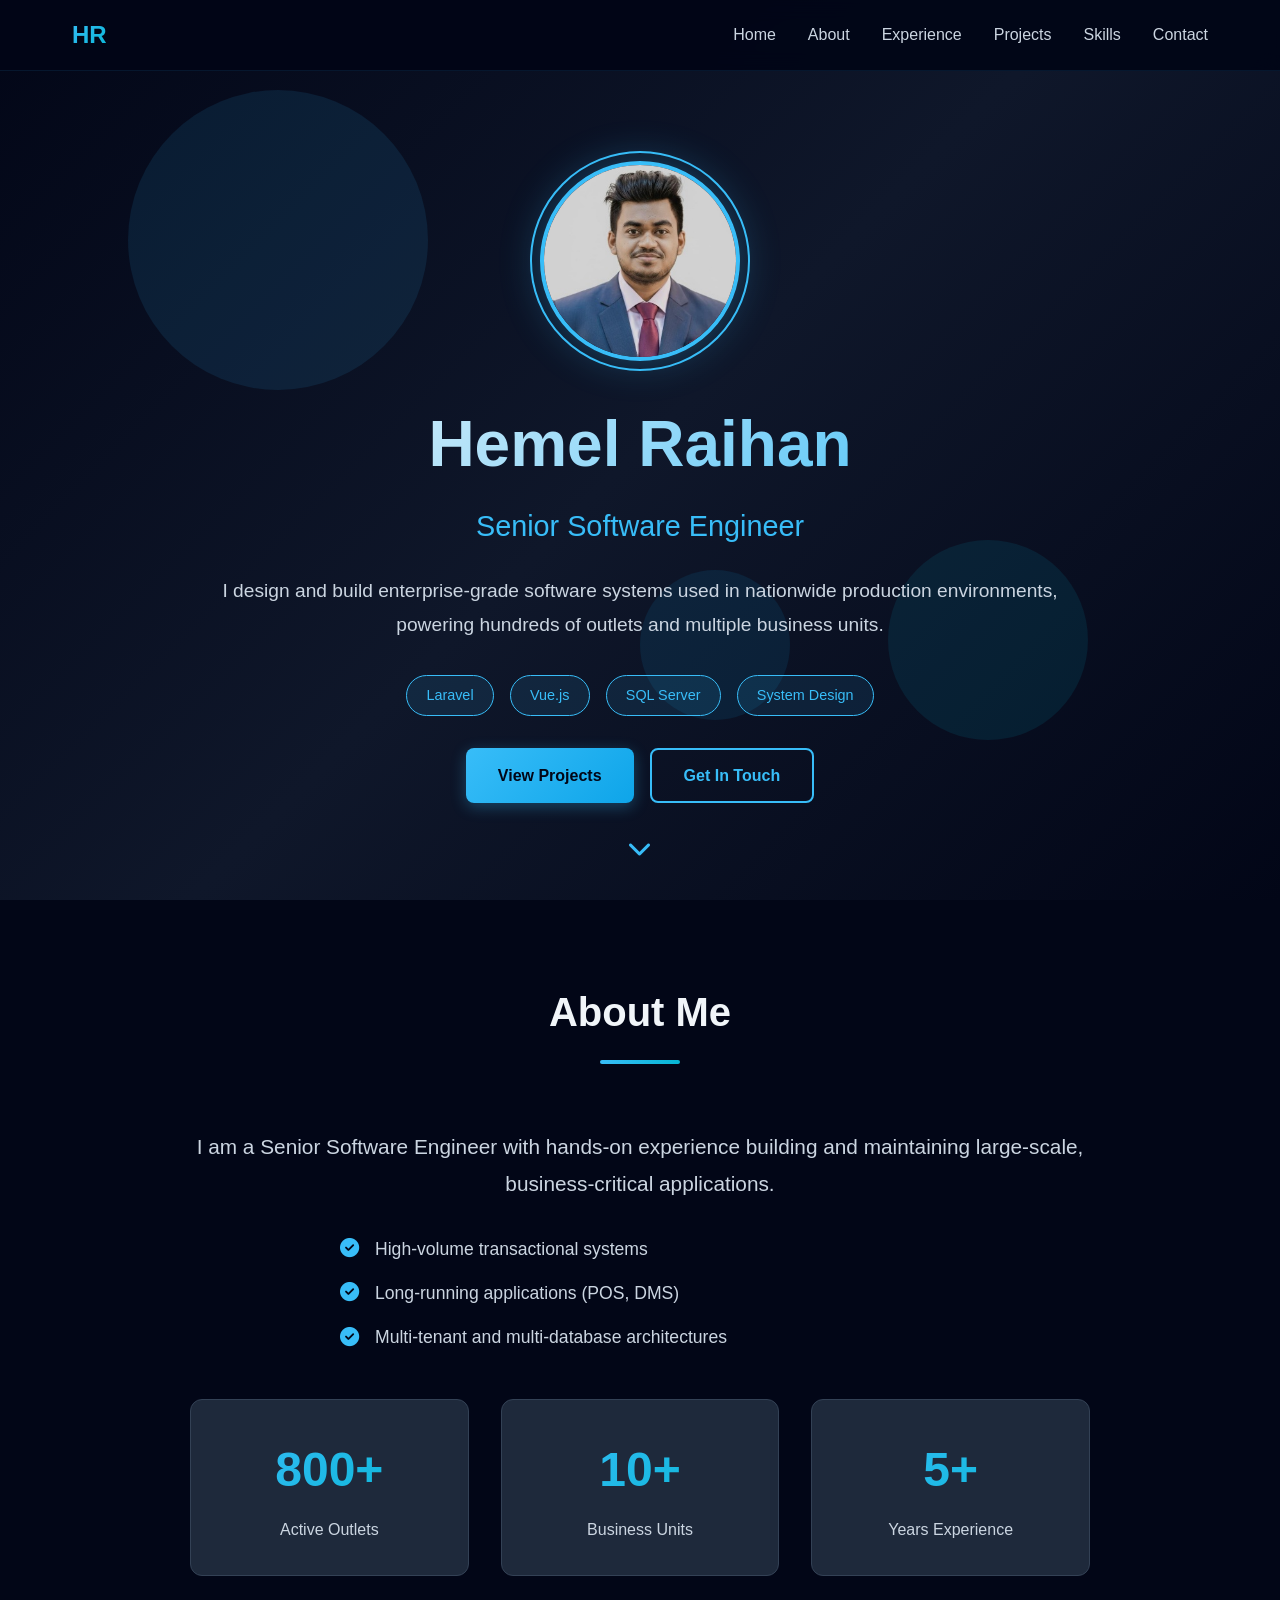
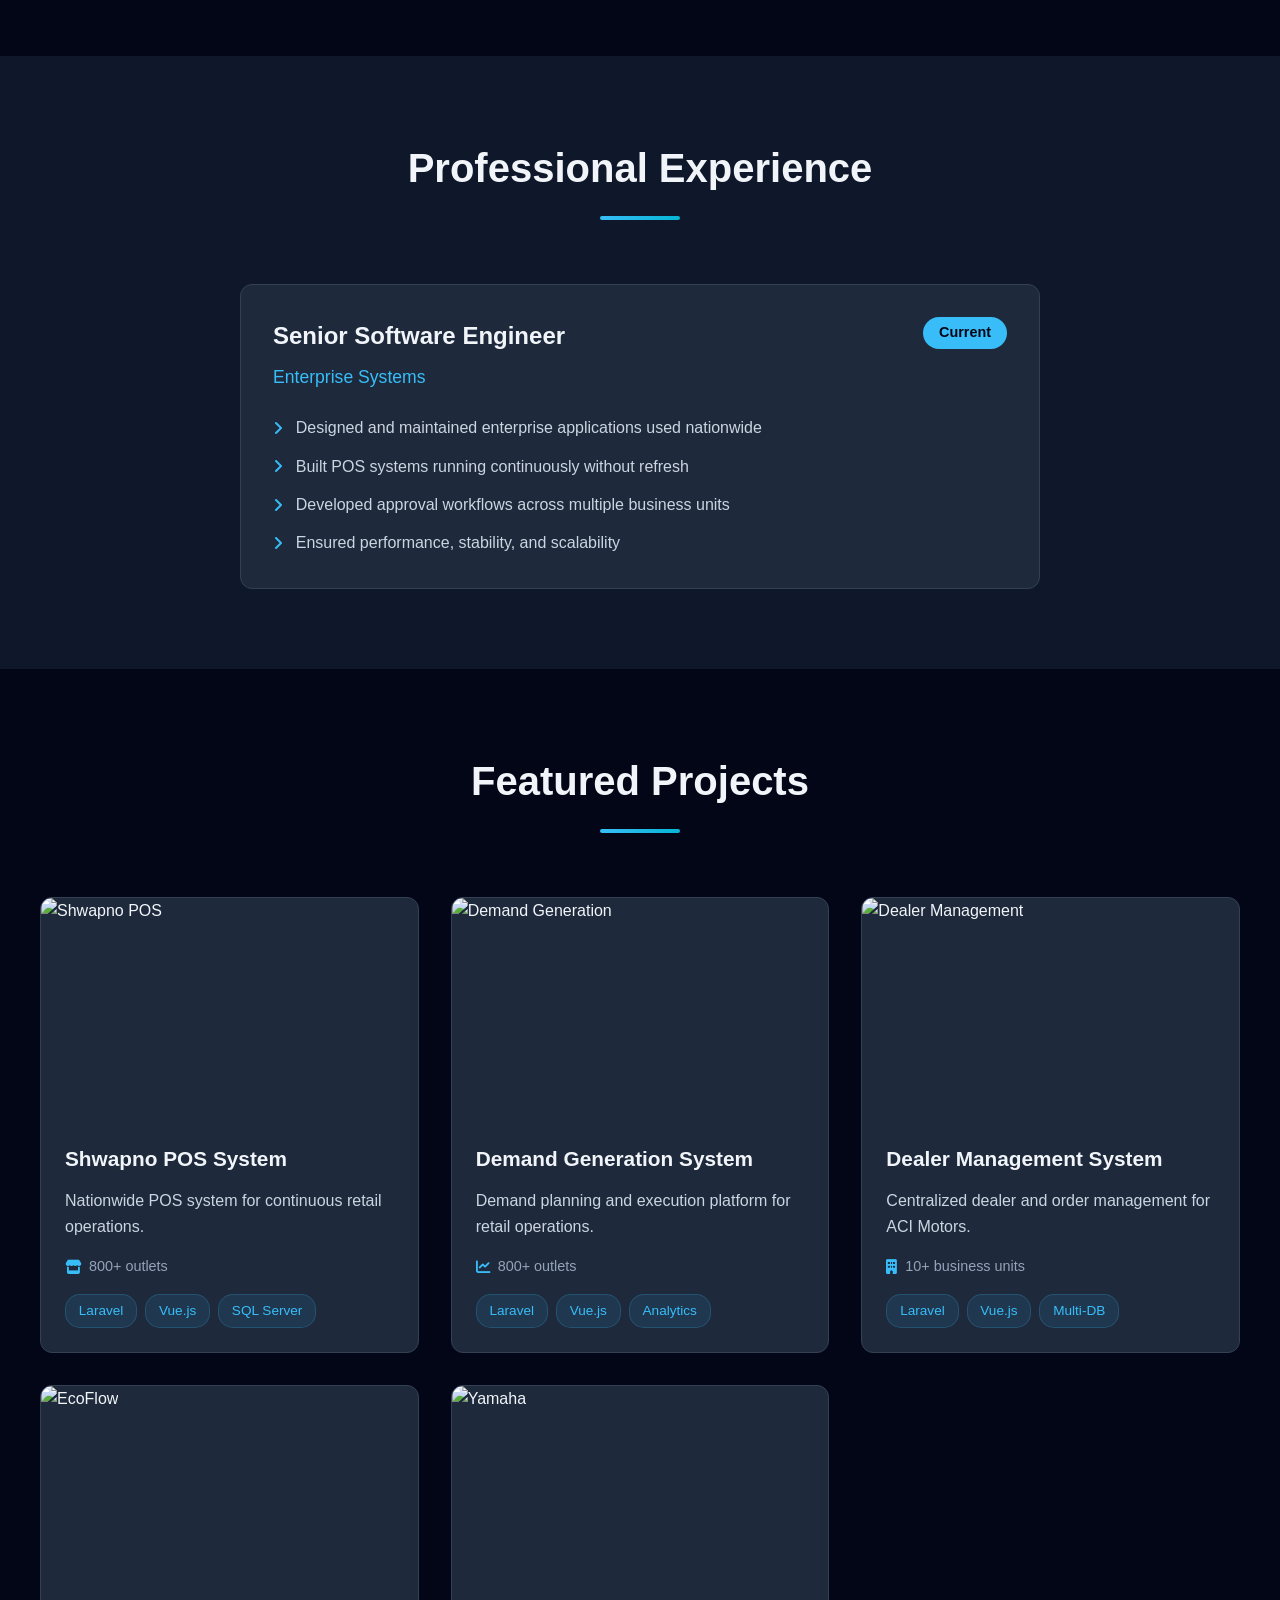
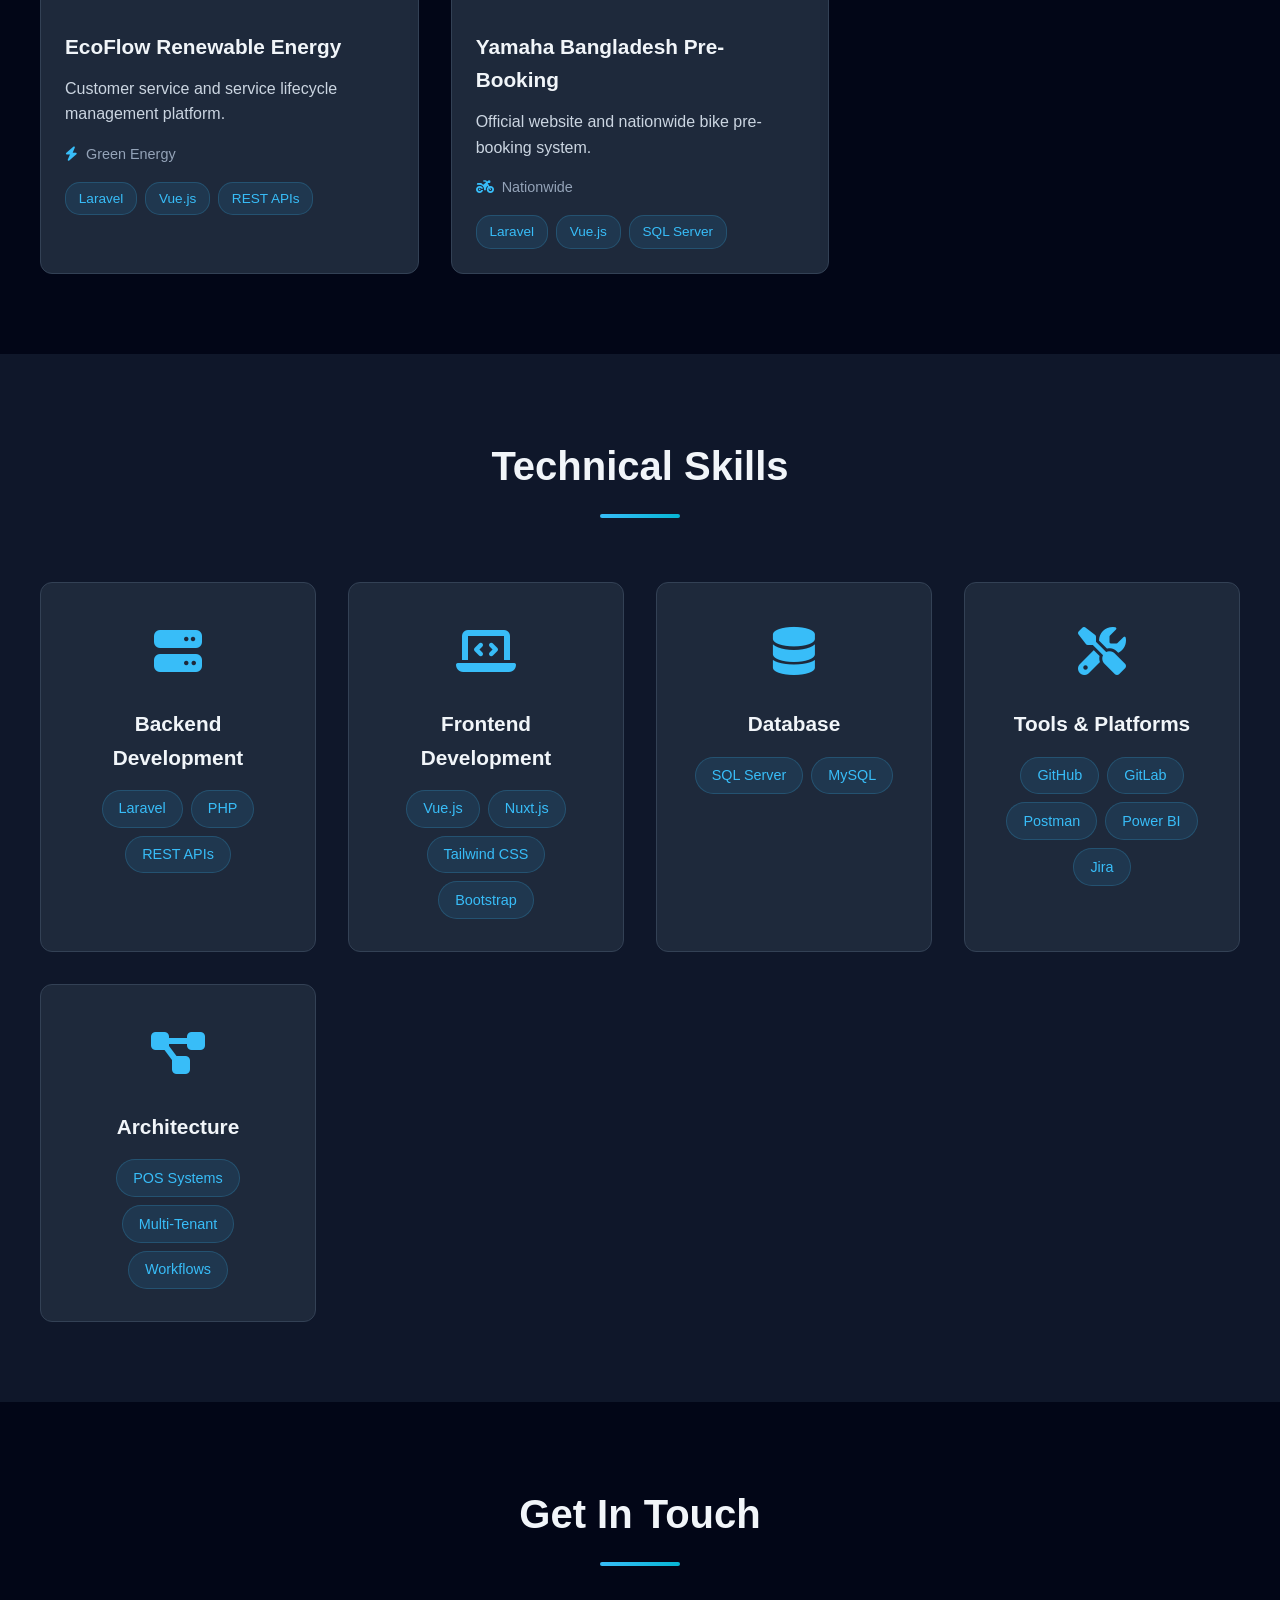
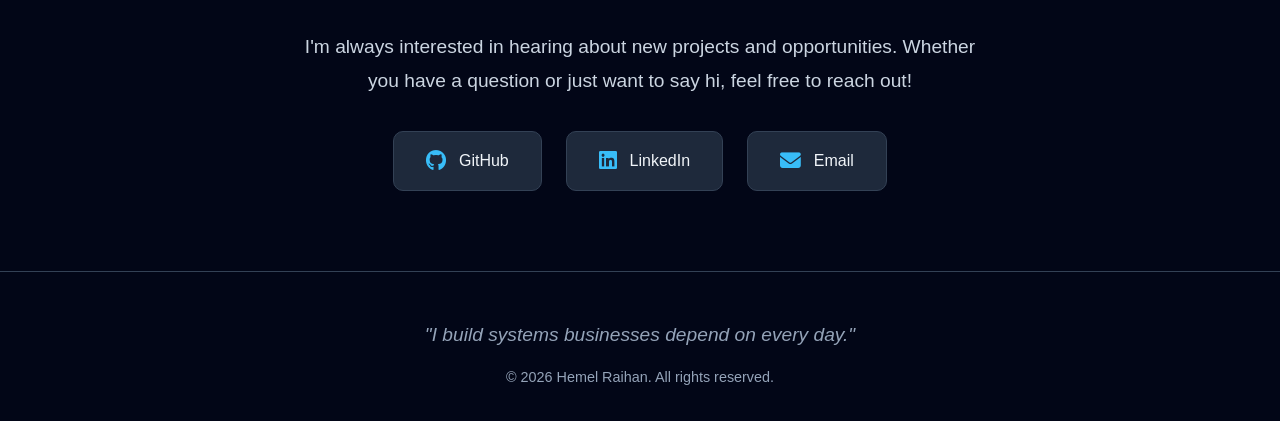
==== commit 0fab1530: "added profil eimage" ====
--- a/index.html
+++ b/index.html
@@ -40,7 +40,7 @@
     </div>
     <div class="hero-content">
       <div class="profile-image-container">
-        <img src="https://via.placeholder.com/200x200/38bdf8/ffffff?text=HR" alt="Hemel Raihan" class="profile-image" />
+        <img src="Hemel_Raihan.jpg" alt="Hemel Raihan" class="profile-image" />
         <div class="profile-ring"></div>
       </div>
       <h1 class="hero-title">Hemel Raihan</h1>
@@ -360,7 +360,7 @@
   <footer class="footer">
     <div class="container">
       <p class="footer-quote">"I build systems businesses depend on every day."</p>
-      <p class="footer-copyright">© 2024 Hemel Raihan. All rights reserved.</p>
+      <p class="footer-copyright">© 2026 Hemel Raihan. All rights reserved.</p>
     </div>
   </footer>
 
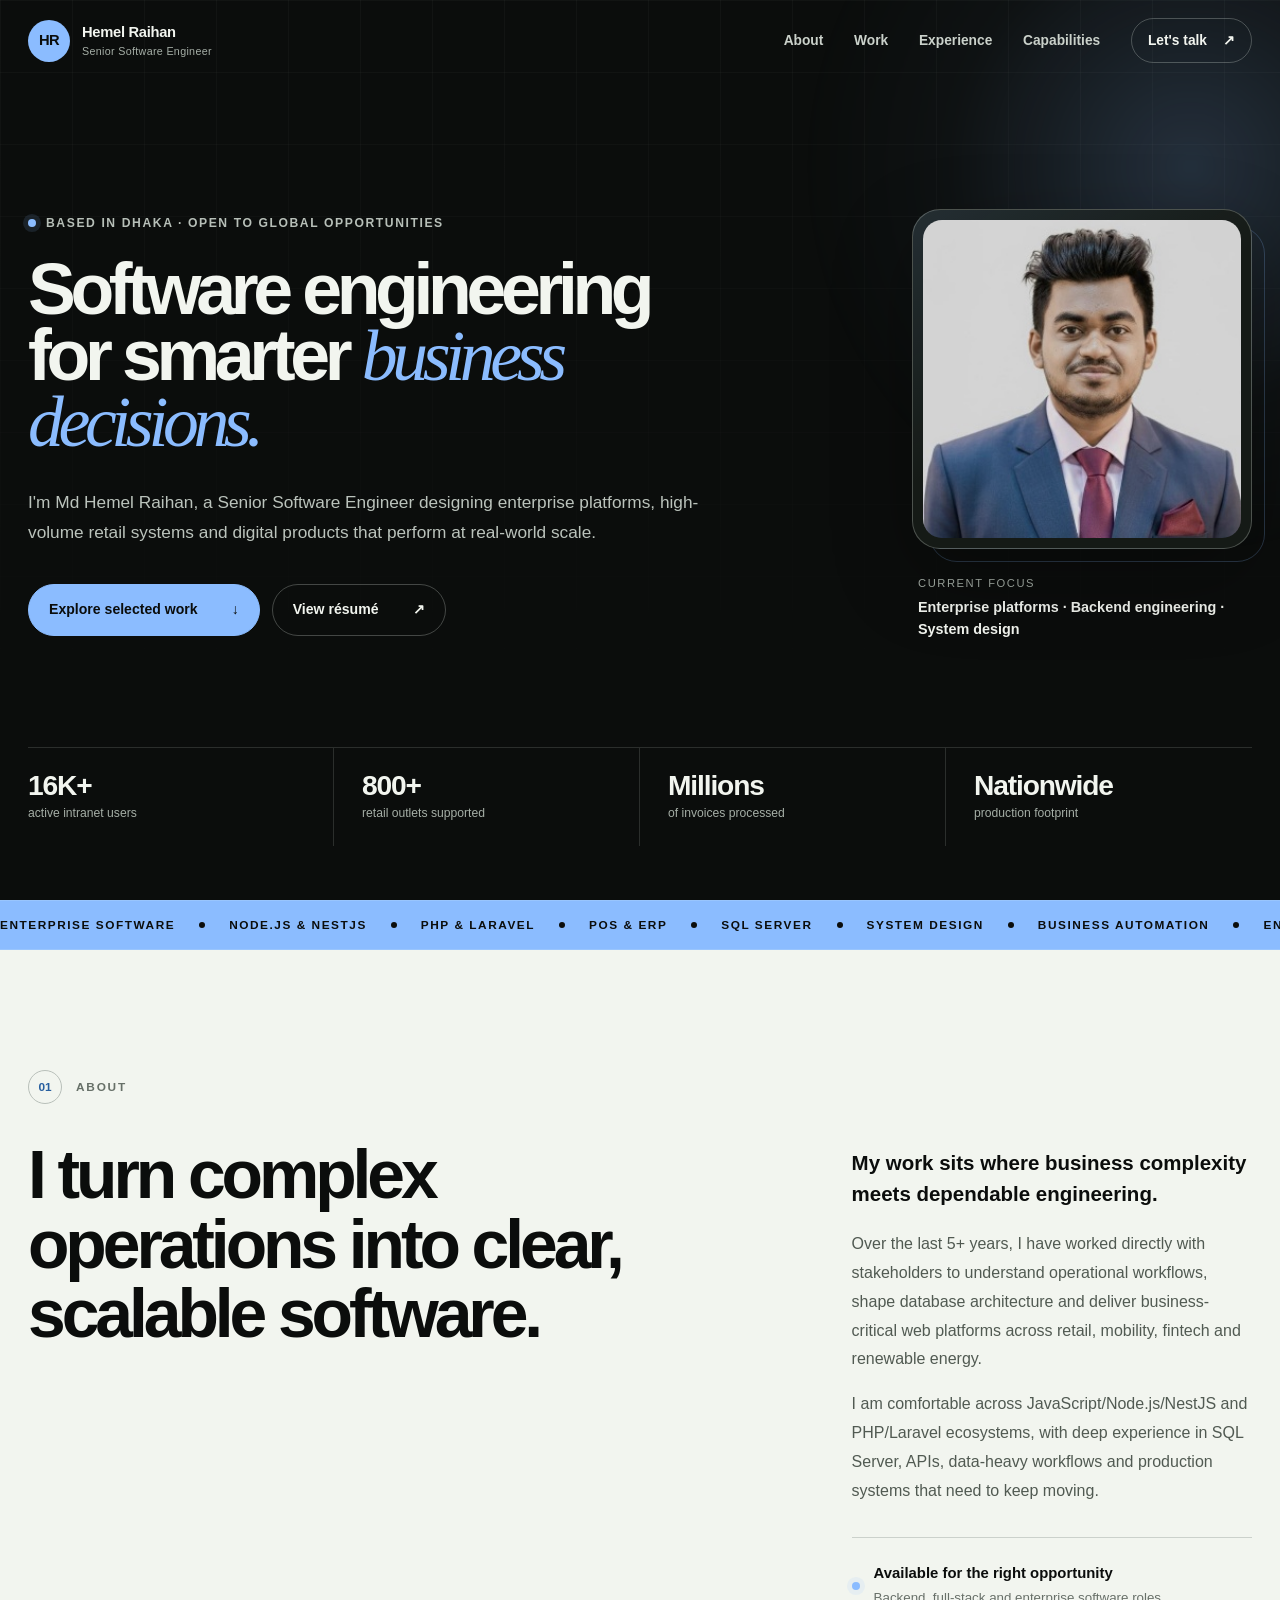
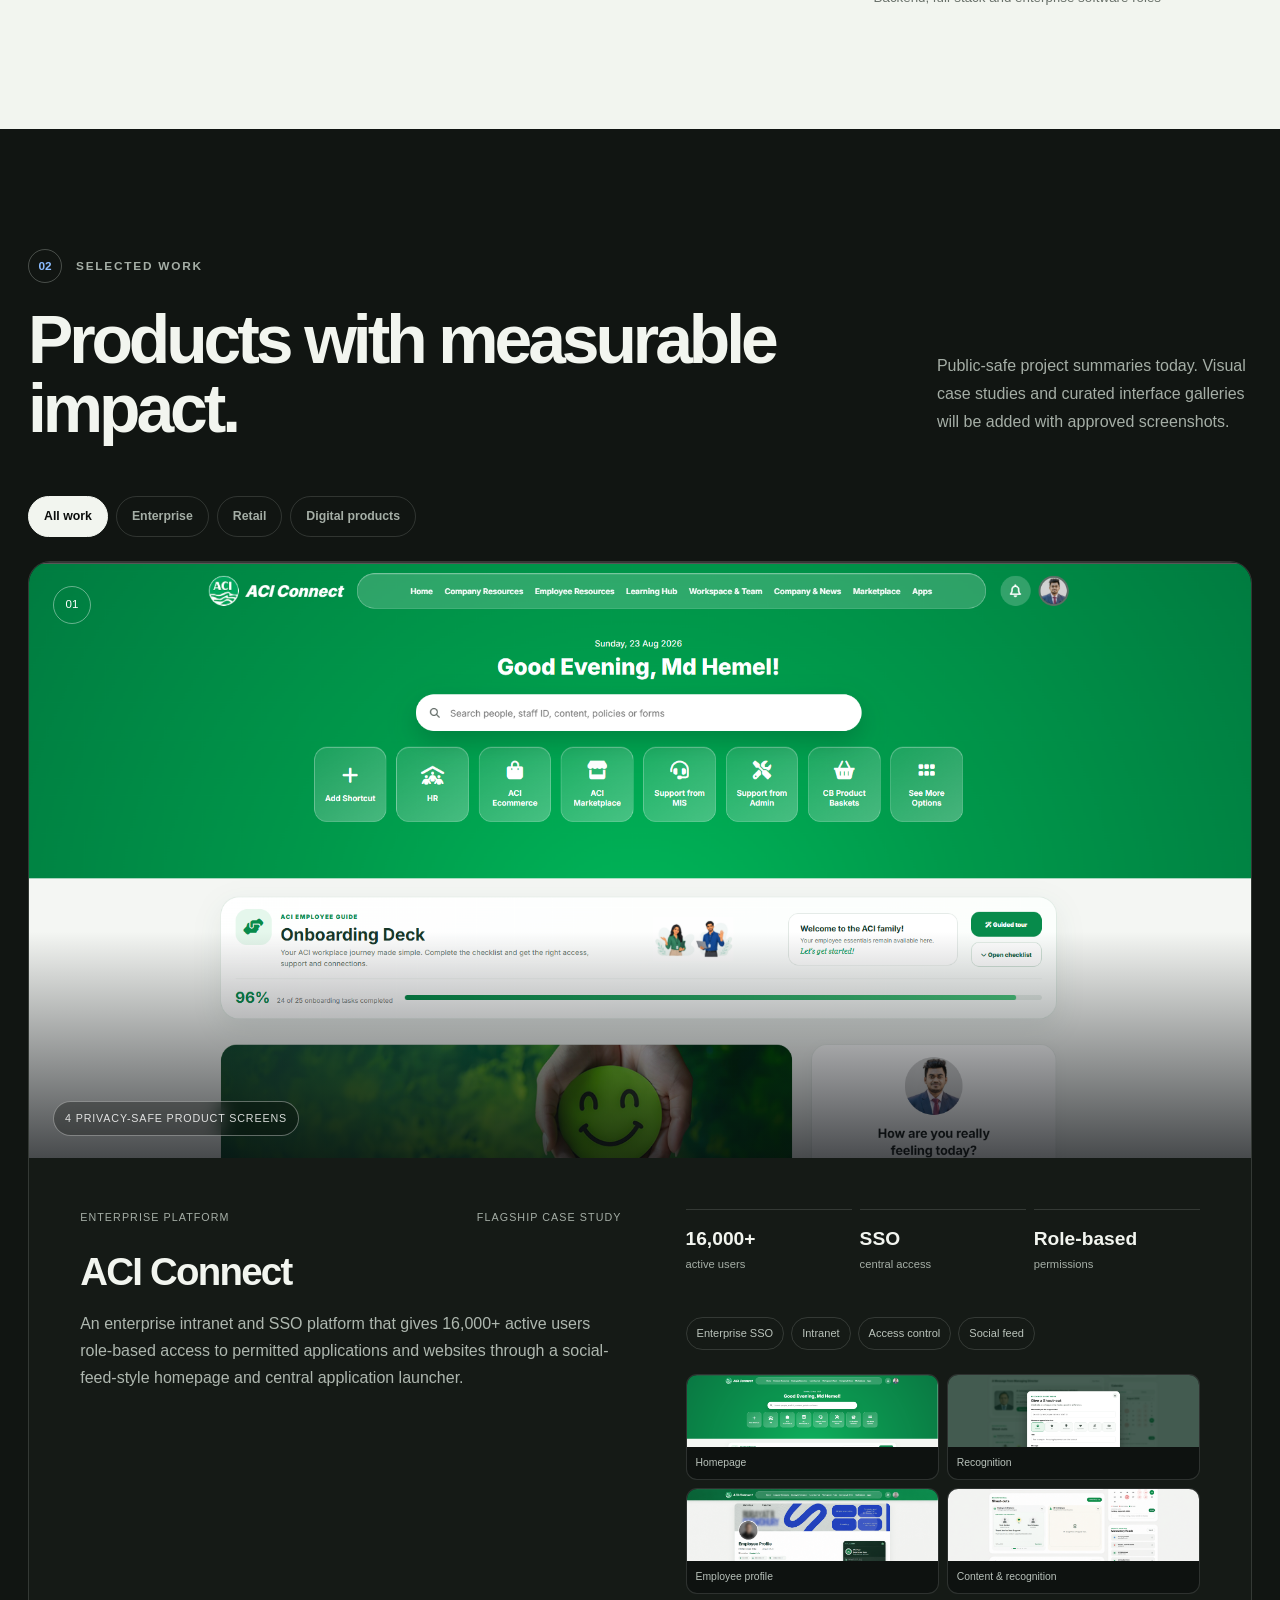
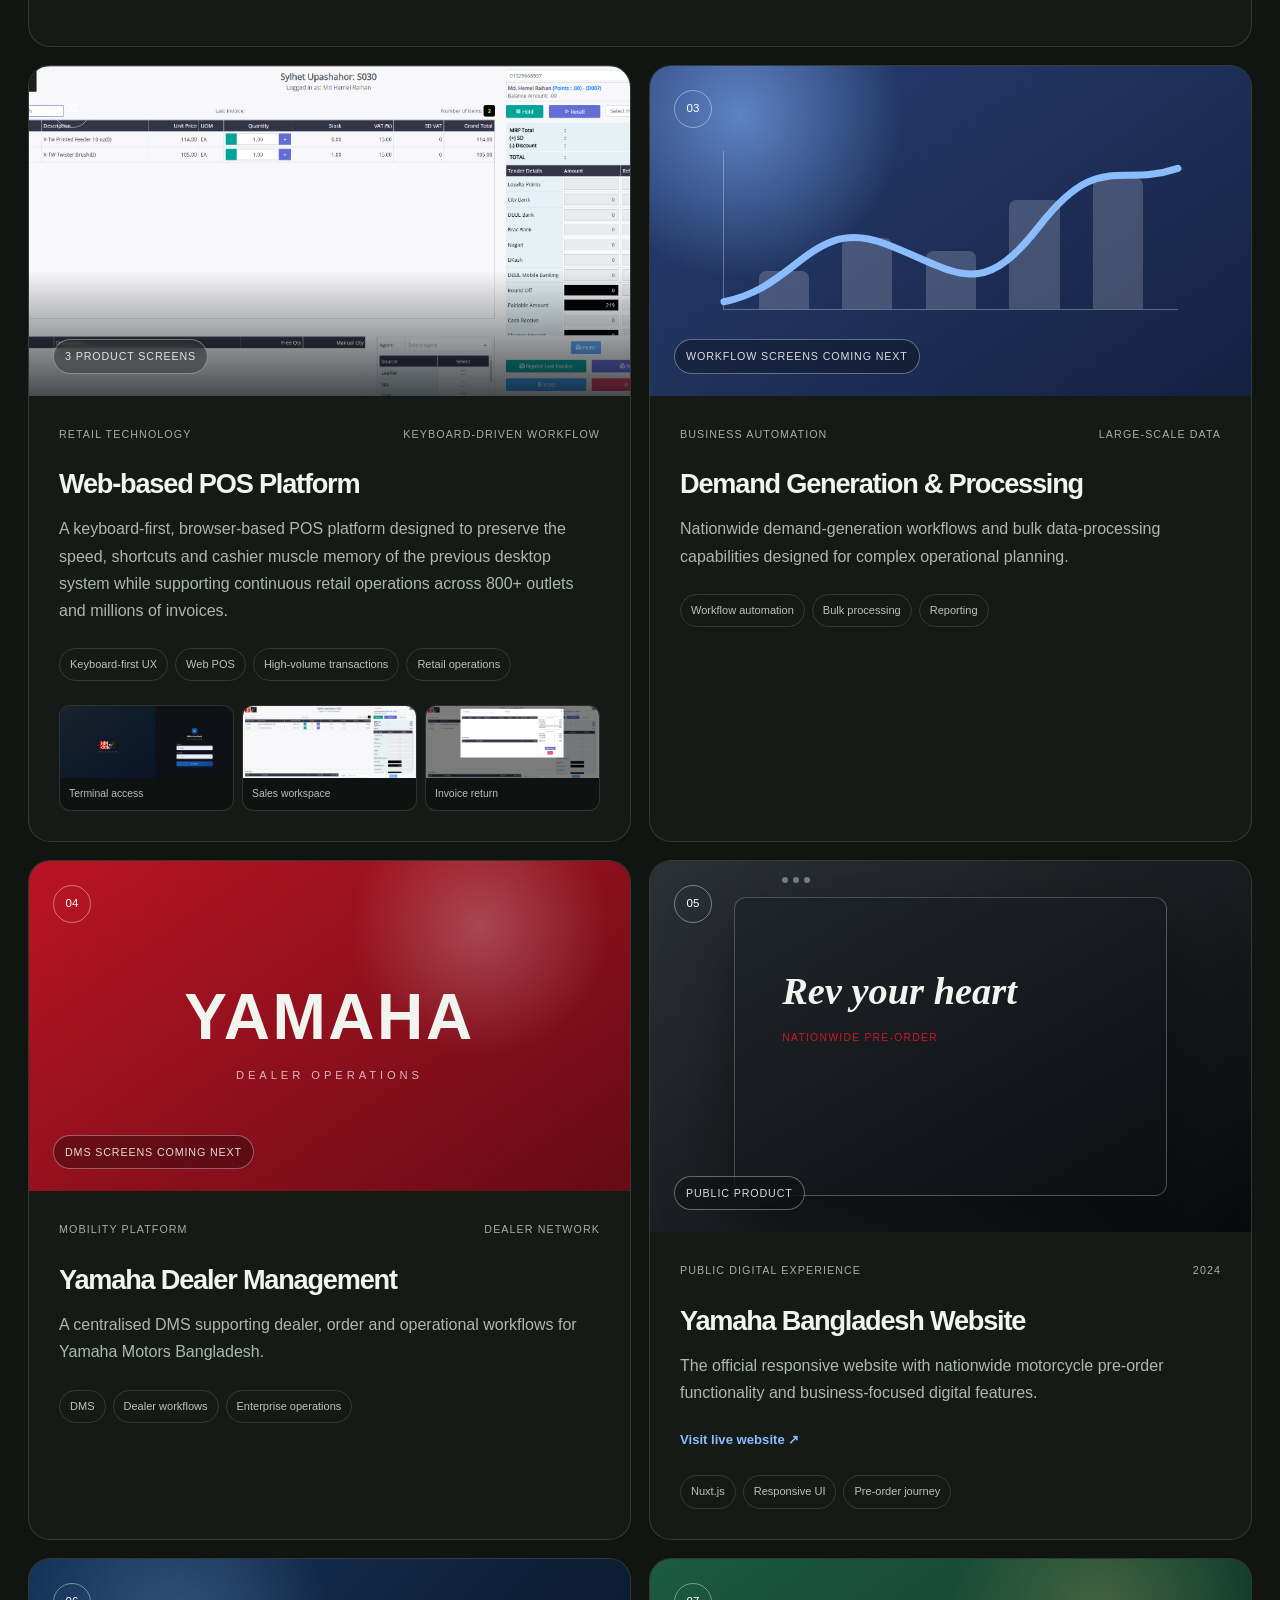
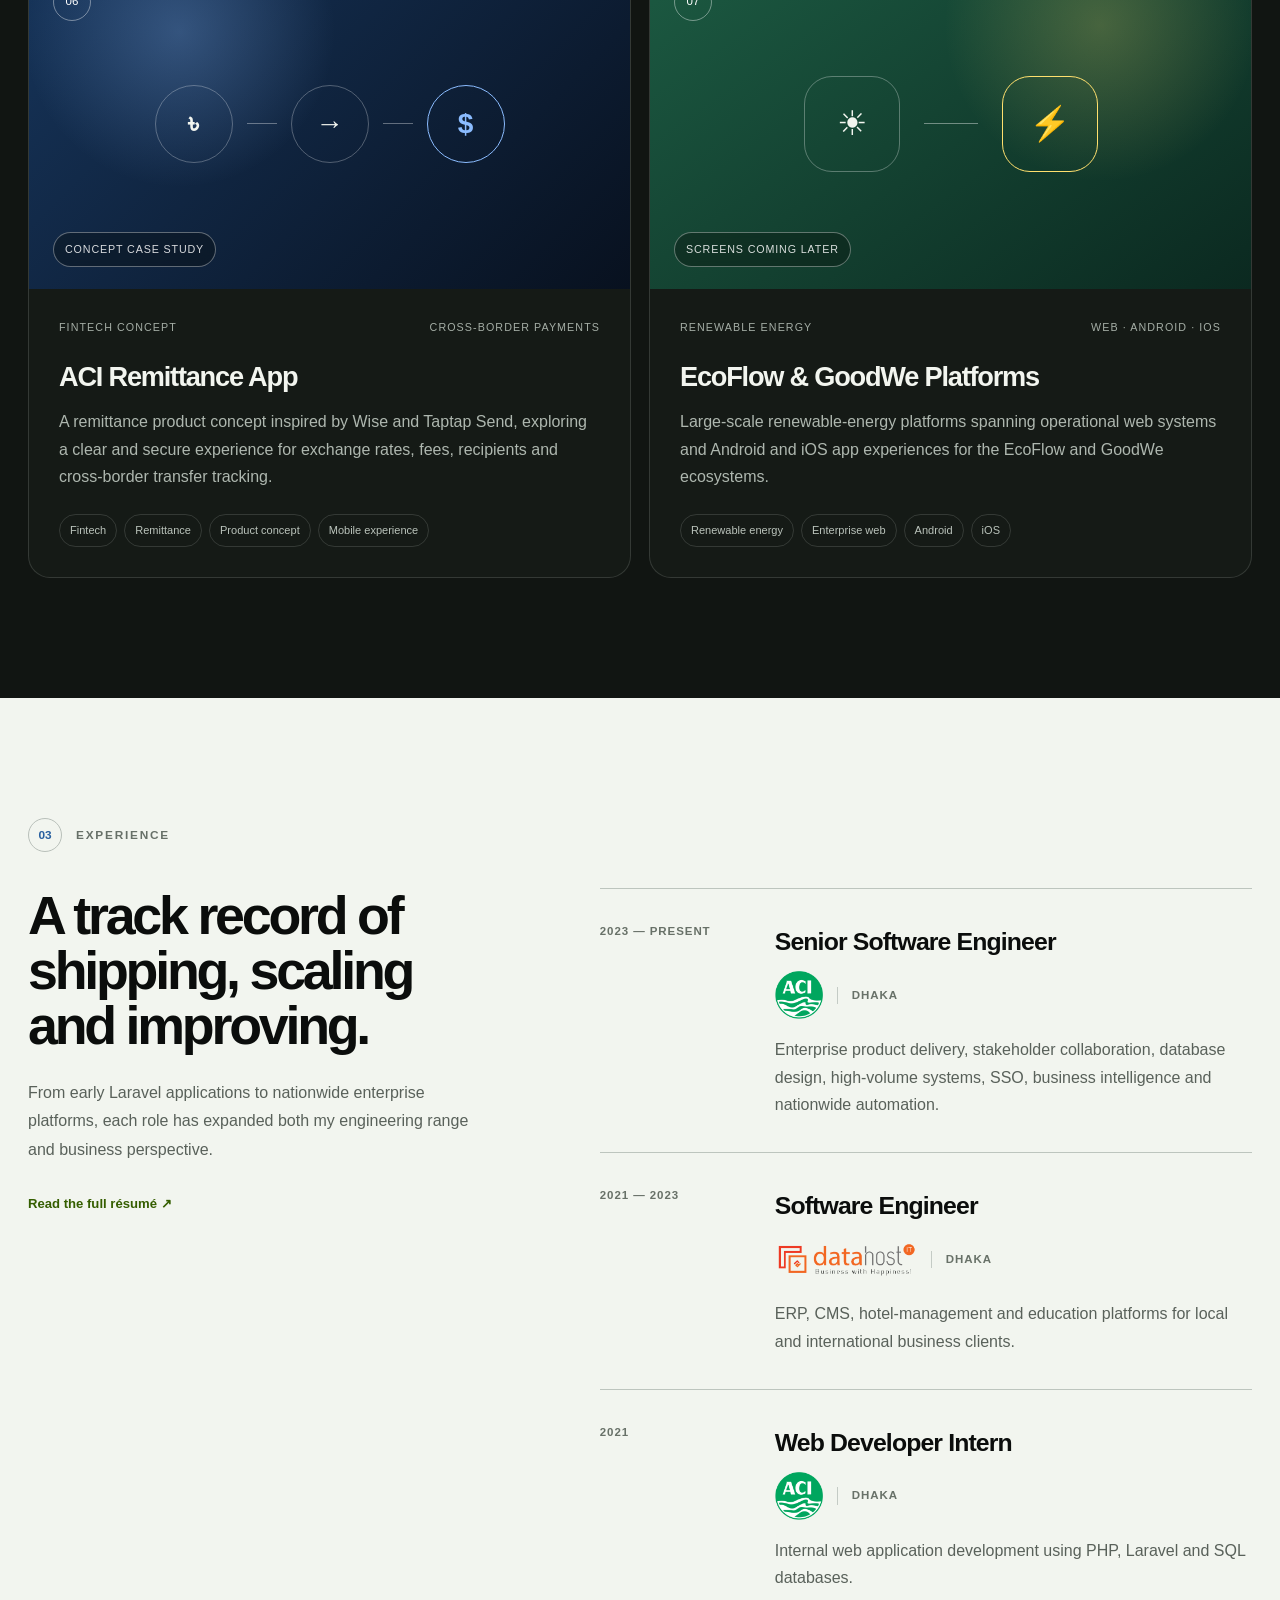
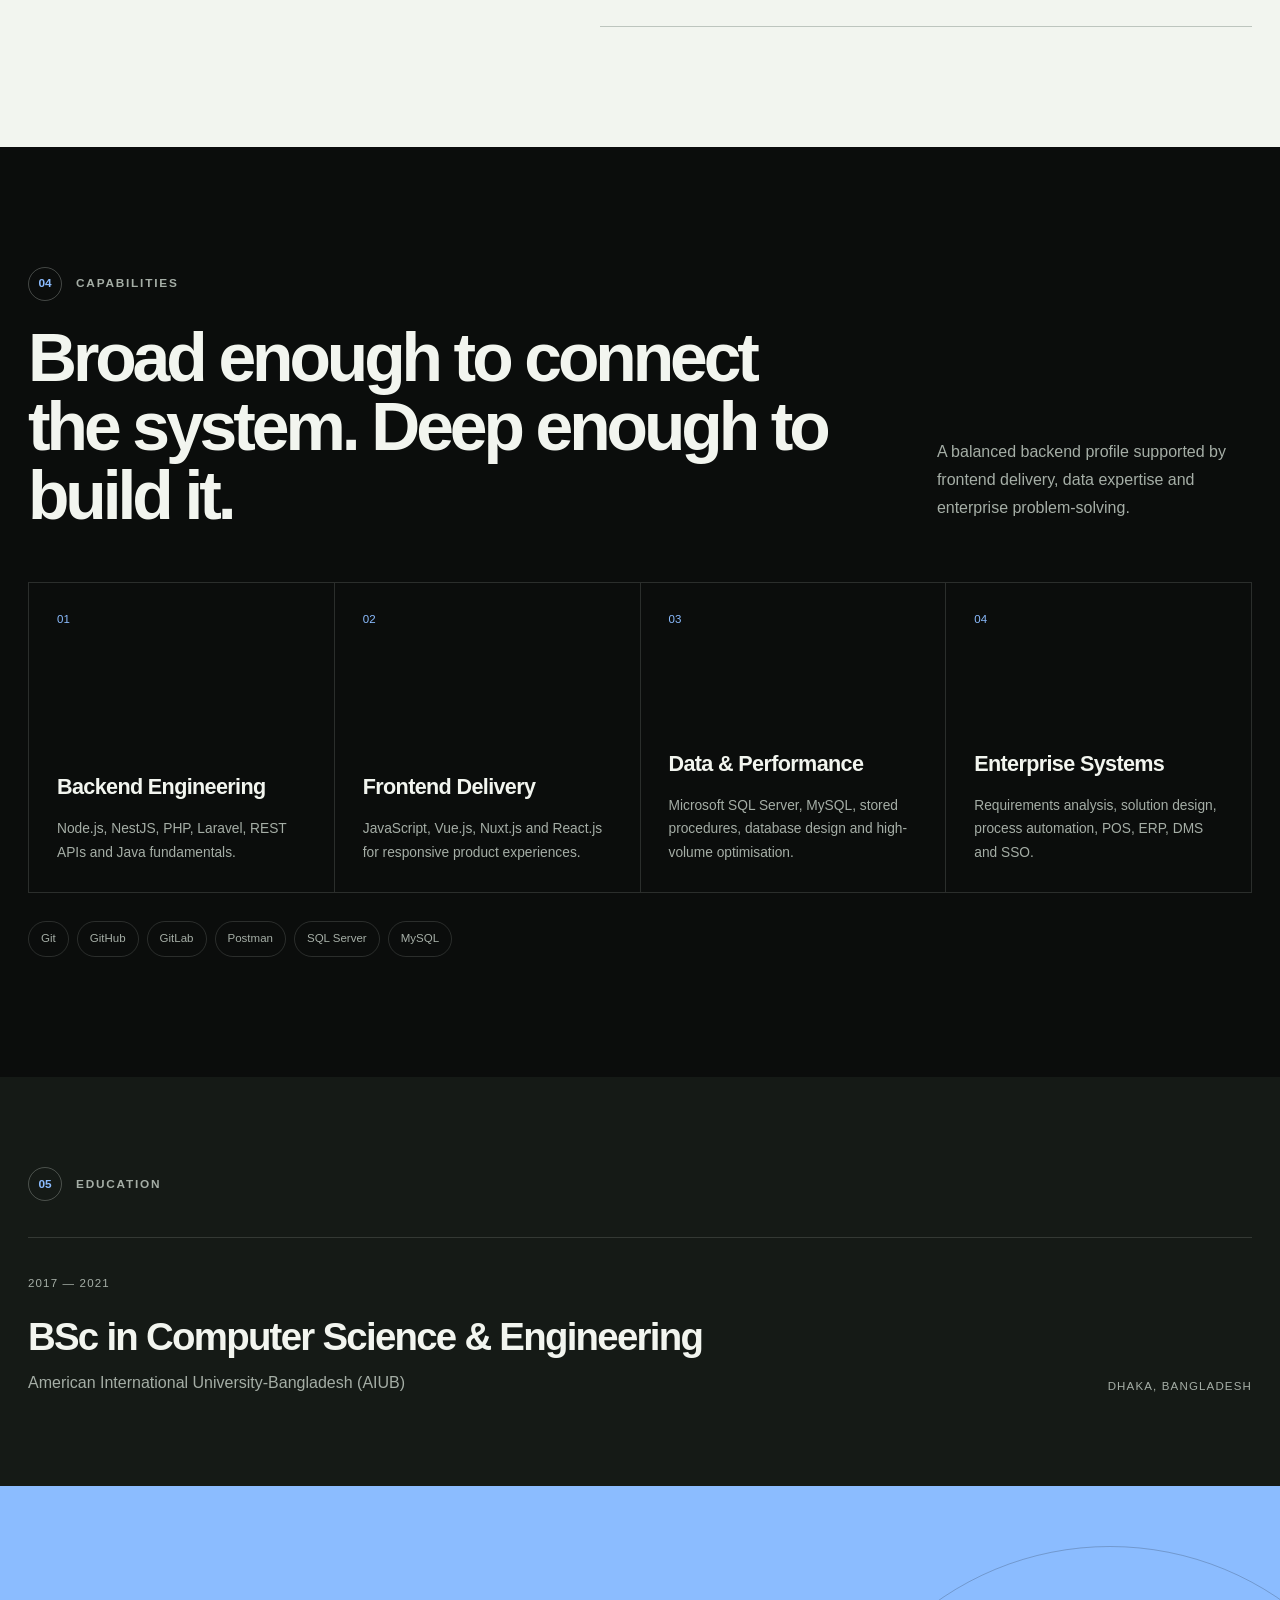
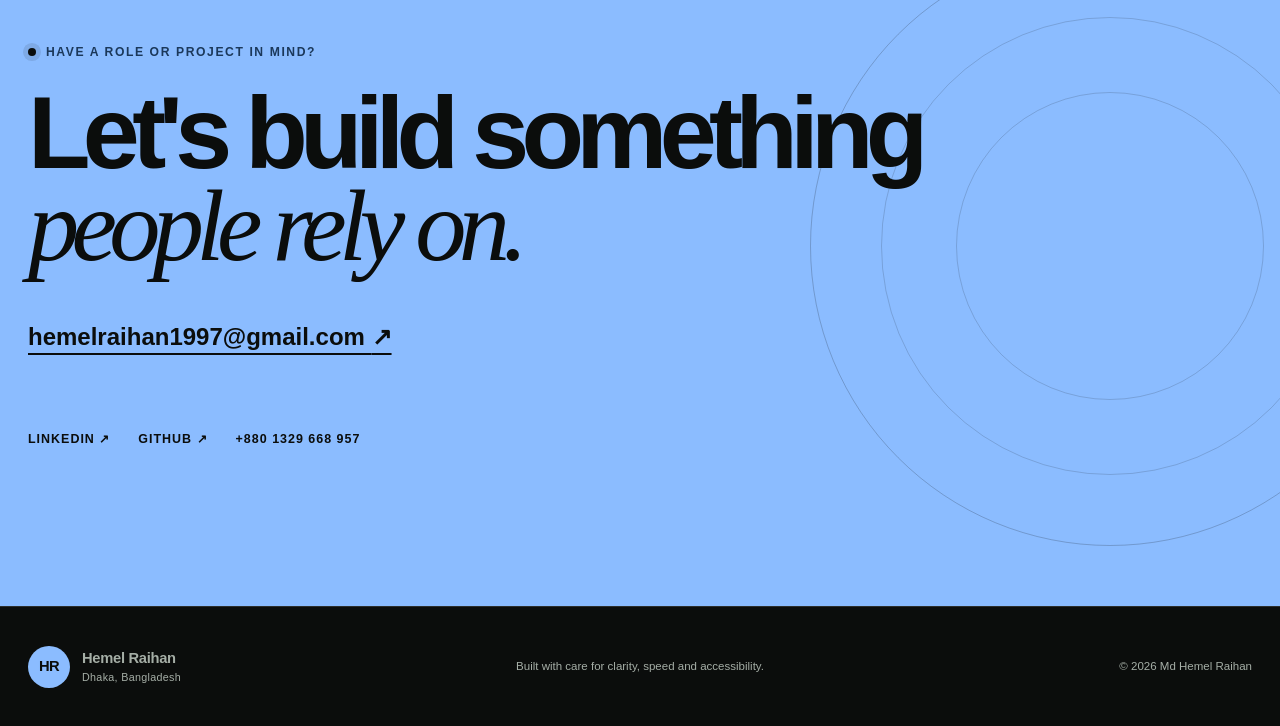
==== commit 1612829f: "enhanced new design with project embed" ====
--- a/index.html
+++ b/index.html
@@ -1,369 +1,335 @@
-<!DOCTYPE html>
+<!doctype html>
 <html lang="en">
 <head>
-  <meta charset="UTF-8" />
-  <meta name="viewport" content="width=device-width, initial-scale=1.0"/>
-  <title>Hemel Raihan | Senior Software Engineer</title>
-  <link rel="stylesheet" href="style.css" />
-  <link rel="stylesheet" href="https://cdnjs.cloudflare.com/ajax/libs/font-awesome/6.4.0/css/all.min.css" />
+  <meta charset="utf-8">
+  <meta name="viewport" content="width=device-width, initial-scale=1">
+  <meta name="description" content="Portfolio of Md Hemel Raihan, a Senior Software Engineer building enterprise platforms, retail systems, SSO, ERP and nationwide digital products.">
+  <meta name="theme-color" content="#0b0d0c">
+  <meta property="og:title" content="Md Hemel Raihan — Senior Software Engineer">
+  <meta property="og:description" content="Enterprise software, high-volume platforms and digital products built for real-world scale.">
+  <meta property="og:type" content="website">
+  <meta property="og:url" content="https://hemel-raihan.github.io/">
+  <link rel="canonical" href="https://hemel-raihan.github.io/">
+  <script>document.documentElement.classList.add('js');</script>
+  <link rel="icon" href="data:image/svg+xml,<svg xmlns=%22http://www.w3.org/2000/svg%22 viewBox=%220 0 100 100%22><rect width=%22100%22 height=%22100%22 rx=%2222%22 fill=%22%230b0d0c%22/><text x=%2250%22 y=%2266%22 font-size=%2250%22 text-anchor=%22middle%22 fill=%22%238bbcff%22 font-family=%22Arial%22 font-weight=%22700%22>HR</text></svg>">
+  <title>Md Hemel Raihan — Senior Software Engineer</title>
+  <link rel="stylesheet" href="style.css">
+  <script type="application/ld+json">
+  {
+    "@context": "https://schema.org",
+    "@type": "Person",
+    "name": "Md Hemel Raihan",
+    "jobTitle": "Senior Software Engineer",
+    "url": "https://hemel-raihan.github.io/",
+    "email": "mailto:hemelraihan1997@gmail.com",
+    "sameAs": [
+      "https://github.com/hemel-raihan",
+      "https://www.linkedin.com/in/hemel-raihan/"
+    ],
+    "address": {"@type": "PostalAddress", "addressLocality": "Dhaka", "addressCountry": "Bangladesh"}
+  }
+  </script>
 </head>
 <body>
-
-  <!-- Navigation -->
-  <nav class="navbar" id="navbar">
-    <div class="nav-container">
-      <div class="nav-logo">HR</div>
-      <ul class="nav-menu" id="navMenu">
-        <li><a href="#home" class="nav-link">Home</a></li>
-        <li><a href="#about" class="nav-link">About</a></li>
-        <li><a href="#experience" class="nav-link">Experience</a></li>
-        <li><a href="#projects" class="nav-link">Projects</a></li>
-        <li><a href="#skills" class="nav-link">Skills</a></li>
-        <li><a href="#contact" class="nav-link">Contact</a></li>
-      </ul>
-      <div class="hamburger" id="hamburger">
-        <span></span>
-        <span></span>
-        <span></span>
+  <a class="skip-link" href="#main">Skip to content</a>
+
+  <header class="site-header" id="siteHeader">
+    <a class="brand" href="#home" aria-label="Hemel Raihan, home">
+      <span class="brand-mark">HR</span>
+      <span class="brand-copy">Hemel Raihan<small>Senior Software Engineer</small></span>
+    </a>
+    <button class="menu-toggle" id="menuToggle" aria-expanded="false" aria-controls="siteNav" aria-label="Open navigation">
+      <span></span><span></span>
+    </button>
+    <nav class="site-nav" id="siteNav" aria-label="Primary navigation">
+      <a href="#about">About</a>
+      <a href="#work">Work</a>
+      <a href="#experience">Experience</a>
+      <a href="#capabilities">Capabilities</a>
+      <a class="nav-cta" href="#contact">Let's talk <span aria-hidden="true">↗</span></a>
+    </nav>
+  </header>
+
+  <main id="main">
+    <section class="hero" id="home" aria-labelledby="heroTitle">
+      <div class="hero-grid" aria-hidden="true"></div>
+      <div class="hero-orb" aria-hidden="true"></div>
+      <div class="hero-copy reveal">
+        <p class="eyebrow"><span class="status-dot"></span> Based in Dhaka · Open to global opportunities</p>
+        <h1 id="heroTitle">Software engineering<br>for smarter <em>business decisions.</em></h1>
+        <p class="hero-intro">I'm Md Hemel Raihan, a Senior Software Engineer designing enterprise platforms, high-volume retail systems and digital products that perform at real-world scale.</p>
+        <div class="hero-actions">
+          <a class="button button-primary" href="#work">Explore selected work <span aria-hidden="true">↓</span></a>
+          <a class="button button-quiet" href="assets/resume/hemel-raihan-cv.pdf" target="_blank" rel="noopener">View résumé <span aria-hidden="true">↗</span></a>
+        </div>
+      </div>
+
+      <aside class="hero-profile reveal" aria-label="Profile summary">
+        <div class="portrait-wrap">
+          <img src="Hemel_Raihan.jpg" alt="Portrait of Md Hemel Raihan" width="400" height="400">
+        </div>
+        <div class="profile-note">
+          <span>Current focus</span>
+          <strong>Enterprise platforms · Backend engineering · System design</strong>
+        </div>
+      </aside>
+
+      <div class="hero-proof reveal" aria-label="Career highlights">
+        <div><strong>16K+</strong><span>active intranet users</span></div>
+        <div><strong>800+</strong><span>retail outlets supported</span></div>
+        <div><strong>Millions</strong><span>of invoices processed</span></div>
+        <div><strong>Nationwide</strong><span>production footprint</span></div>
+      </div>
+    </section>
+
+    <div class="expertise-strip" aria-label="Areas of expertise">
+      <div class="expertise-track">
+        <span>Enterprise Software</span><i></i><span>Node.js &amp; NestJS</span><i></i><span>PHP &amp; Laravel</span><i></i><span>POS &amp; ERP</span><i></i><span>SQL Server</span><i></i><span>System Design</span><i></i><span>Business Automation</span><i></i><span>Enterprise Software</span>
       </div>
     </div>
-  </nav>
-
-  <!-- Hero Section -->
-  <header class="hero" id="home">
-    <div class="hero-background">
-      <div class="floating-shapes">
-        <div class="shape shape-1"></div>
-        <div class="shape shape-2"></div>
-        <div class="shape shape-3"></div>
-      </div>
+
+    <section class="section about" id="about">
+      <div class="section-kicker reveal"><span>01</span> About</div>
+      <div class="about-layout">
+        <h2 class="display-heading reveal">I turn complex operations into clear, scalable software.</h2>
+        <div class="about-copy reveal">
+          <p class="lead">My work sits where business complexity meets dependable engineering.</p>
+          <p>Over the last 5+ years, I have worked directly with stakeholders to understand operational workflows, shape database architecture and deliver business-critical web platforms across retail, mobility, fintech and renewable energy.</p>
+          <p>I am comfortable across JavaScript/Node.js/NestJS and PHP/Laravel ecosystems, with deep experience in SQL Server, APIs, data-heavy workflows and production systems that need to keep moving.</p>
+          <div class="availability"><span class="status-dot"></span><div><strong>Available for the right opportunity</strong><small>Backend, full-stack and enterprise software roles</small></div></div>
+        </div>
+      </div>
+    </section>
+
+    <section class="section work" id="work">
+      <div class="section-heading-row reveal">
+        <div>
+          <div class="section-kicker"><span>02</span> Selected work</div>
+          <h2 class="display-heading">Products with measurable impact.</h2>
+        </div>
+        <p>Public-safe project summaries today. Visual case studies and curated interface galleries will be added with approved screenshots.</p>
+      </div>
+
+      <div class="project-filters reveal" role="group" aria-label="Filter projects">
+        <button class="filter-button is-active" data-filter="all" type="button">All work</button>
+        <button class="filter-button" data-filter="enterprise" type="button">Enterprise</button>
+        <button class="filter-button" data-filter="retail" type="button">Retail</button>
+        <button class="filter-button" data-filter="digital" type="button">Digital products</button>
+      </div>
+
+      <div class="project-grid">
+        <article class="project-card project-featured reveal" data-category="enterprise">
+          <div class="project-visual visual-connect">
+            <span class="visual-index">01</span>
+            <img class="project-cover" src="assets/projects/aci-connect/01-homepage.png" alt="ACI Connect employee homepage and application launcher">
+            <span class="visual-status">4 privacy-safe product screens</span>
+          </div>
+          <div class="project-copy">
+            <div class="project-summary">
+              <div class="project-topline"><span>Enterprise platform</span><span>Flagship case study</span></div>
+              <h3>ACI Connect</h3>
+              <p>An enterprise intranet and SSO platform that gives 16,000+ active users role-based access to permitted applications and websites through a social-feed-style homepage and central application launcher.</p>
+            </div>
+            <div class="project-evidence">
+              <ul class="impact-list"><li><strong>16,000+</strong> active users</li><li><strong>SSO</strong> central access</li><li><strong>Role-based</strong> permissions</li></ul>
+              <div class="project-tags"><span>Enterprise SSO</span><span>Intranet</span><span>Access control</span><span>Social feed</span></div>
+              <div class="project-gallery" aria-label="ACI Connect screenshots">
+                <button class="gallery-thumb" type="button" data-image="assets/projects/aci-connect/01-homepage.png" data-caption="Personalised homepage, search and role-based application launcher">
+                  <img src="assets/projects/aci-connect/01-homepage.png" alt="Open ACI Connect homepage screenshot">
+                  <span>Homepage</span>
+                </button>
+                <button class="gallery-thumb" type="button" data-image="assets/projects/aci-connect/02-shoutout.png" data-caption="Employee-to-employee recognition and shout-out workflow">
+                  <img src="assets/projects/aci-connect/02-shoutout.png" alt="Open ACI Connect shout-out workflow screenshot">
+                  <span>Recognition</span>
+                </button>
+                <button class="gallery-thumb" type="button" data-image="assets/projects/aci-connect/03-employee-profile-redacted.png" data-caption="Privacy-safe employee profile, professional summary and ACI journey view">
+                  <img src="assets/projects/aci-connect/03-employee-profile-redacted.png" alt="Open anonymized ACI Connect employee profile screenshot">
+                  <span>Employee profile</span>
+                </button>
+                <button class="gallery-thumb" type="button" data-image="assets/projects/aci-connect/04-content-feed-redacted.png" data-caption="Privacy-safe recognition wall, company news, calendar and mandatory reading experience">
+                  <img src="assets/projects/aci-connect/04-content-feed-redacted.png" alt="Open anonymized ACI Connect content feed screenshot">
+                  <span>Content &amp; recognition</span>
+                </button>
+              </div>
+            </div>
+          </div>
+        </article>
+
+        <article class="project-card reveal" data-category="retail">
+          <div class="project-visual visual-pos">
+            <span class="visual-index">02</span>
+            <img class="project-cover" src="assets/projects/web-pos/02-sales-screen.png" alt="Shwapno web POS keyboard-driven sales and tender screen">
+            <span class="visual-status">3 product screens</span>
+          </div>
+          <div class="project-copy">
+            <div class="project-topline"><span>Retail technology</span><span>Keyboard-driven workflow</span></div>
+            <h3>Web-based POS Platform</h3>
+            <p>A keyboard-first, browser-based POS platform designed to preserve the speed, shortcuts and cashier muscle memory of the previous desktop system while supporting continuous retail operations across 800+ outlets and millions of invoices.</p>
+            <div class="project-tags"><span>Keyboard-first UX</span><span>Web POS</span><span>High-volume transactions</span><span>Retail operations</span></div>
+            <div class="project-gallery" aria-label="Shwapno Web POS screenshots">
+              <button class="gallery-thumb" type="button" data-image="assets/projects/web-pos/01-login.png" data-caption="Secure POS terminal access">
+                <img src="assets/projects/web-pos/01-login.png" alt="Open POS terminal login screenshot">
+                <span>Terminal access</span>
+              </button>
+              <button class="gallery-thumb" type="button" data-image="assets/projects/web-pos/02-sales-screen.png" data-caption="Keyboard-driven sales, loyalty and multi-tender workspace">
+                <img src="assets/projects/web-pos/02-sales-screen.png" alt="Open POS sales workspace screenshot">
+                <span>Sales workspace</span>
+              </button>
+              <button class="gallery-thumb" type="button" data-image="assets/projects/web-pos/03-invoice-return.png" data-caption="Invoice lookup and item-return workflow">
+                <img src="assets/projects/web-pos/03-invoice-return.png" alt="Open POS invoice return screenshot">
+                <span>Invoice return</span>
+              </button>
+            </div>
+          </div>
+        </article>
+
+        <article class="project-card reveal" data-category="enterprise retail">
+          <div class="project-visual visual-demand">
+            <span class="visual-index">03</span>
+            <div class="chart-art" aria-hidden="true"><i></i><i></i><i></i><i></i><i></i><svg viewBox="0 0 320 120"><path d="M0 102 C52 92 62 42 113 61 S180 103 222 49 S278 22 320 8"/></svg></div>
+            <span class="visual-status">Workflow screens coming next</span>
+          </div>
+          <div class="project-copy">
+            <div class="project-topline"><span>Business automation</span><span>Large-scale data</span></div>
+            <h3>Demand Generation &amp; Processing</h3>
+            <p>Nationwide demand-generation workflows and bulk data-processing capabilities designed for complex operational planning.</p>
+            <div class="project-tags"><span>Workflow automation</span><span>Bulk processing</span><span>Reporting</span></div>
+          </div>
+        </article>
+
+        <article class="project-card reveal" data-category="enterprise">
+          <div class="project-visual visual-yamaha">
+            <span class="visual-index">04</span>
+            <div class="wordmark-art" aria-hidden="true"><span>YAMAHA</span><small>Dealer operations</small></div>
+            <span class="visual-status">DMS screens coming next</span>
+          </div>
+          <div class="project-copy">
+            <div class="project-topline"><span>Mobility platform</span><span>Dealer network</span></div>
+            <h3>Yamaha Dealer Management</h3>
+            <p>A centralised DMS supporting dealer, order and operational workflows for Yamaha Motors Bangladesh.</p>
+            <div class="project-tags"><span>DMS</span><span>Dealer workflows</span><span>Enterprise operations</span></div>
+          </div>
+        </article>
+
+        <article class="project-card reveal" data-category="digital">
+          <div class="project-visual visual-site">
+            <span class="visual-index">05</span>
+            <div class="browser-art" aria-hidden="true"><div><i></i><i></i><i></i></div><strong>Rev your heart</strong><span>Nationwide pre-order</span></div>
+            <span class="visual-status">Public product</span>
+          </div>
+          <div class="project-copy">
+            <div class="project-topline"><span>Public digital experience</span><span>2024</span></div>
+            <h3>Yamaha Bangladesh Website</h3>
+            <p>The official responsive website with nationwide motorcycle pre-order functionality and business-focused digital features.</p>
+            <div class="project-actions"><a href="https://www.yamahabd.com/" target="_blank" rel="noopener">Visit live website <span aria-hidden="true">↗</span></a></div>
+            <div class="project-tags"><span>Nuxt.js</span><span>Responsive UI</span><span>Pre-order journey</span></div>
+          </div>
+        </article>
+
+        <article class="project-card reveal" data-category="digital">
+          <div class="project-visual visual-fintech">
+            <span class="visual-index">06</span>
+            <div class="fintech-art" aria-hidden="true"><span>৳</span><i></i><span>→</span><i></i><span>$</span></div>
+            <span class="visual-status">Concept case study</span>
+          </div>
+          <div class="project-copy">
+            <div class="project-topline"><span>Fintech concept</span><span>Cross-border payments</span></div>
+            <h3>ACI Remittance App</h3>
+            <p>A remittance product concept inspired by Wise and Taptap Send, exploring a clear and secure experience for exchange rates, fees, recipients and cross-border transfer tracking.</p>
+            <div class="project-tags"><span>Fintech</span><span>Remittance</span><span>Product concept</span><span>Mobile experience</span></div>
+          </div>
+        </article>
+
+        <article class="project-card reveal" data-category="enterprise digital">
+          <div class="project-visual visual-renewable">
+            <span class="visual-index">07</span>
+            <div class="renewable-art" aria-hidden="true"><span>☀</span><i></i><span>⚡</span></div>
+            <span class="visual-status">Screens coming later</span>
+          </div>
+          <div class="project-copy">
+            <div class="project-topline"><span>Renewable energy</span><span>Web · Android · iOS</span></div>
+            <h3>EcoFlow &amp; GoodWe Platforms</h3>
+            <p>Large-scale renewable-energy platforms spanning operational web systems and Android and iOS app experiences for the EcoFlow and GoodWe ecosystems.</p>
+            <div class="project-tags"><span>Renewable energy</span><span>Enterprise web</span><span>Android</span><span>iOS</span></div>
+          </div>
+        </article>
+      </div>
+    </section>
+
+    <section class="section experience" id="experience">
+      <div class="section-kicker reveal"><span>03</span> Experience</div>
+      <div class="experience-layout">
+        <div class="experience-intro reveal">
+          <h2 class="display-heading">A track record of shipping, scaling and improving.</h2>
+          <p>From early Laravel applications to nationwide enterprise platforms, each role has expanded both my engineering range and business perspective.</p>
+          <a class="text-link" href="assets/resume/hemel-raihan-cv.pdf" target="_blank" rel="noopener">Read the full résumé <span aria-hidden="true">↗</span></a>
+        </div>
+        <div class="timeline">
+          <article class="timeline-item reveal">
+            <div class="timeline-date">2023 — Present</div>
+            <div><h3>Senior Software Engineer</h3><div class="company-brand"><img src="assets/brands/aci-logo.png" alt="ACI PLC"><span>Dhaka</span></div><p>Enterprise product delivery, stakeholder collaboration, database design, high-volume systems, SSO, business intelligence and nationwide automation.</p></div>
+          </article>
+          <article class="timeline-item reveal">
+            <div class="timeline-date">2021 — 2023</div>
+            <div><h3>Software Engineer</h3><div class="company-brand"><img class="datahost-logo" src="assets/brands/datahost-logo.png" alt="DataHost IT"><span>Dhaka</span></div><p>ERP, CMS, hotel-management and education platforms for local and international business clients.</p></div>
+          </article>
+          <article class="timeline-item reveal">
+            <div class="timeline-date">2021</div>
+            <div><h3>Web Developer Intern</h3><div class="company-brand"><img src="assets/brands/aci-logo.png" alt="ACI Limited"><span>Dhaka</span></div><p>Internal web application development using PHP, Laravel and SQL databases.</p></div>
+          </article>
+        </div>
+      </div>
+    </section>
+
+    <section class="section capabilities" id="capabilities">
+      <div class="section-heading-row reveal">
+        <div><div class="section-kicker"><span>04</span> Capabilities</div><h2 class="display-heading">Broad enough to connect the system. Deep enough to build it.</h2></div>
+        <p>A balanced backend profile supported by frontend delivery, data expertise and enterprise problem-solving.</p>
+      </div>
+      <div class="capability-grid">
+        <article class="capability-card reveal"><span>01</span><h3>Backend Engineering</h3><p>Node.js, NestJS, PHP, Laravel, REST APIs and Java fundamentals.</p></article>
+        <article class="capability-card reveal"><span>02</span><h3>Frontend Delivery</h3><p>JavaScript, Vue.js, Nuxt.js and React.js for responsive product experiences.</p></article>
+        <article class="capability-card reveal"><span>03</span><h3>Data &amp; Performance</h3><p>Microsoft SQL Server, MySQL, stored procedures, database design and high-volume optimisation.</p></article>
+        <article class="capability-card reveal"><span>04</span><h3>Enterprise Systems</h3><p>Requirements analysis, solution design, process automation, POS, ERP, DMS and SSO.</p></article>
+      </div>
+      <div class="tool-row reveal"><span>Git</span><span>GitHub</span><span>GitLab</span><span>Postman</span><span>SQL Server</span><span>MySQL</span></div>
+    </section>
+
+    <section class="section education" id="education">
+      <div class="section-kicker reveal"><span>05</span> Education</div>
+      <div class="education-row reveal">
+        <div><span>2017 — 2021</span><h2>BSc in Computer Science &amp; Engineering</h2><p>American International University-Bangladesh (AIUB)</p></div>
+        <div class="education-location">Dhaka, Bangladesh</div>
+      </div>
+    </section>
+
+    <section class="contact" id="contact">
+      <div class="contact-orb" aria-hidden="true"></div>
+      <p class="eyebrow reveal"><span class="status-dot"></span> Have a role or project in mind?</p>
+      <h2 class="reveal">Let's build something<br><em>people rely on.</em></h2>
+      <a class="contact-email reveal" href="mailto:hemelraihan1997@gmail.com">hemelraihan1997@gmail.com <span aria-hidden="true">↗</span></a>
+      <div class="contact-socials reveal">
+        <a href="https://www.linkedin.com/in/hemel-raihan/" target="_blank" rel="noopener">LinkedIn <span aria-hidden="true">↗</span></a>
+        <a href="https://github.com/hemel-raihan" target="_blank" rel="noopener">GitHub <span aria-hidden="true">↗</span></a>
+        <a href="tel:+8801329668957">+880 1329 668 957</a>
+      </div>
+    </section>
+  </main>
+
+  <footer class="site-footer">
+    <a class="brand" href="#home"><span class="brand-mark">HR</span><span class="brand-copy">Hemel Raihan<small>Dhaka, Bangladesh</small></span></a>
+    <p>Built with care for clarity, speed and accessibility.</p>
+    <p>© <span id="currentYear">2026</span> Md Hemel Raihan</p>
+  </footer>
+
+  <dialog class="lightbox" id="lightbox" aria-label="Project screenshot preview">
+    <div class="lightbox-inner">
+      <button class="lightbox-close" id="lightboxClose" type="button" aria-label="Close screenshot preview">×</button>
+      <img id="lightboxImage" src="" alt="">
+      <p id="lightboxCaption"></p>
     </div>
-    <div class="hero-content">
-      <div class="profile-image-container">
-        <img src="Hemel_Raihan.jpg" alt="Hemel Raihan" class="profile-image" />
-        <div class="profile-ring"></div>
-      </div>
-      <h1 class="hero-title">Hemel Raihan</h1>
-      <h2 class="hero-subtitle">Senior Software Engineer</h2>
-      <p class="hero-description">
-        I design and build enterprise-grade software systems used in nationwide
-        production environments, powering hundreds of outlets and multiple
-        business units.
-      </p>
-      <div class="tech-stack">
-        <span class="tech-badge">Laravel</span>
-        <span class="tech-badge">Vue.js</span>
-        <span class="tech-badge">SQL Server</span>
-        <span class="tech-badge">System Design</span>
-      </div>
-      <div class="hero-cta">
-        <a href="#projects" class="btn btn-primary">View Projects</a>
-        <a href="#contact" class="btn btn-secondary">Get In Touch</a>
-      </div>
-    </div>
-    <div class="scroll-indicator">
-      <i class="fas fa-chevron-down"></i>
-    </div>
-  </header>
-
-  <!-- About Section -->
-  <section class="section about-section" id="about">
-    <div class="container">
-      <div class="section-header">
-        <h3 class="section-title">About Me</h3>
-        <div class="section-line"></div>
-      </div>
-      <div class="about-content">
-        <div class="about-text">
-          <p class="lead">
-            I am a Senior Software Engineer with hands-on experience building and
-            maintaining large-scale, business-critical applications.
-          </p>
-          <div class="about-highlights">
-            <div class="highlight-item">
-              <i class="fas fa-check-circle"></i>
-              <span>High-volume transactional systems</span>
-            </div>
-            <div class="highlight-item">
-              <i class="fas fa-check-circle"></i>
-              <span>Long-running applications (POS, DMS)</span>
-            </div>
-            <div class="highlight-item">
-              <i class="fas fa-check-circle"></i>
-              <span>Multi-tenant and multi-database architectures</span>
-            </div>
-          </div>
-          <div class="stats-container">
-            <div class="stat-card">
-              <div class="stat-number">800+</div>
-              <div class="stat-label">Active Outlets</div>
-            </div>
-            <div class="stat-card">
-              <div class="stat-number">10+</div>
-              <div class="stat-label">Business Units</div>
-            </div>
-            <div class="stat-card">
-              <div class="stat-number">5+</div>
-              <div class="stat-label">Years Experience</div>
-            </div>
-          </div>
-        </div>
-      </div>
-    </div>
-  </section>
-
-  <!-- Experience Section -->
-  <section class="section experience-section" id="experience">
-    <div class="container">
-      <div class="section-header">
-        <h3 class="section-title">Professional Experience</h3>
-        <div class="section-line"></div>
-      </div>
-      <div class="experience-content">
-        <div class="experience-card">
-          <div class="experience-header">
-            <div>
-              <h4 class="experience-title">Senior Software Engineer</h4>
-              <p class="experience-company">Enterprise Systems</p>
-            </div>
-            <div class="experience-badge">Current</div>
-          </div>
-          <ul class="experience-list">
-            <li><i class="fas fa-angle-right"></i> Designed and maintained enterprise applications used nationwide</li>
-            <li><i class="fas fa-angle-right"></i> Built POS systems running continuously without refresh</li>
-            <li><i class="fas fa-angle-right"></i> Developed approval workflows across multiple business units</li>
-            <li><i class="fas fa-angle-right"></i> Ensured performance, stability, and scalability</li>
-          </ul>
-        </div>
-      </div>
-    </div>
-  </section>
-
-  <!-- Projects Section -->
-  <section class="section projects-section" id="projects">
-    <div class="container">
-      <div class="section-header">
-        <h3 class="section-title">Featured Projects</h3>
-        <div class="section-line"></div>
-      </div>
-      <div class="projects-grid">
-        
-        <div class="project-card">
-          <div class="project-image">
-            <img src="https://via.placeholder.com/600x400/0ea5e9/ffffff?text=POS+System" alt="Shwapno POS" />
-            <div class="project-overlay">
-              <span class="project-icon">🛒</span>
-            </div>
-          </div>
-          <div class="project-content">
-            <h4 class="project-title">Shwapno POS System</h4>
-            <p class="project-description">
-              Nationwide POS system for continuous retail operations.
-            </p>
-            <div class="project-meta">
-              <span class="meta-item"><i class="fas fa-store"></i> 800+ outlets</span>
-            </div>
-            <div class="project-tech">
-              <span class="tech-tag">Laravel</span>
-              <span class="tech-tag">Vue.js</span>
-              <span class="tech-tag">SQL Server</span>
-            </div>
-          </div>
-        </div>
-
-        <div class="project-card">
-          <div class="project-image">
-            <img src="https://via.placeholder.com/600x400/10b981/ffffff?text=Demand+Planning" alt="Demand Generation" />
-            <div class="project-overlay">
-              <span class="project-icon">🌾</span>
-            </div>
-          </div>
-          <div class="project-content">
-            <h4 class="project-title">Demand Generation System</h4>
-            <p class="project-description">
-              Demand planning and execution platform for retail operations.
-            </p>
-            <div class="project-meta">
-              <span class="meta-item"><i class="fas fa-chart-line"></i> 800+ outlets</span>
-            </div>
-            <div class="project-tech">
-              <span class="tech-tag">Laravel</span>
-              <span class="tech-tag">Vue.js</span>
-              <span class="tech-tag">Analytics</span>
-            </div>
-          </div>
-        </div>
-
-        <div class="project-card">
-          <div class="project-image">
-            <img src="https://via.placeholder.com/600x400/8b5cf6/ffffff?text=DMS" alt="Dealer Management" />
-            <div class="project-overlay">
-              <span class="project-icon">🚗</span>
-            </div>
-          </div>
-          <div class="project-content">
-            <h4 class="project-title">Dealer Management System</h4>
-            <p class="project-description">
-              Centralized dealer and order management for ACI Motors.
-            </p>
-            <div class="project-meta">
-              <span class="meta-item"><i class="fas fa-building"></i> 10+ business units</span>
-            </div>
-            <div class="project-tech">
-              <span class="tech-tag">Laravel</span>
-              <span class="tech-tag">Vue.js</span>
-              <span class="tech-tag">Multi-DB</span>
-            </div>
-          </div>
-        </div>
-
-        <div class="project-card">
-          <div class="project-image">
-            <img src="https://via.placeholder.com/600x400/f59e0b/ffffff?text=EcoFlow" alt="EcoFlow" />
-            <div class="project-overlay">
-              <span class="project-icon">⚡</span>
-            </div>
-          </div>
-          <div class="project-content">
-            <h4 class="project-title">EcoFlow Renewable Energy</h4>
-            <p class="project-description">
-              Customer service and service lifecycle management platform.
-            </p>
-            <div class="project-meta">
-              <span class="meta-item"><i class="fas fa-bolt"></i> Green Energy</span>
-            </div>
-            <div class="project-tech">
-              <span class="tech-tag">Laravel</span>
-              <span class="tech-tag">Vue.js</span>
-              <span class="tech-tag">REST APIs</span>
-            </div>
-          </div>
-        </div>
-
-        <div class="project-card">
-          <div class="project-image">
-            <img src="https://via.placeholder.com/600x400/ef4444/ffffff?text=Yamaha" alt="Yamaha" />
-            <div class="project-overlay">
-              <span class="project-icon">🏍️</span>
-            </div>
-          </div>
-          <div class="project-content">
-            <h4 class="project-title">Yamaha Bangladesh Pre-Booking</h4>
-            <p class="project-description">
-              Official website and nationwide bike pre-booking system.
-            </p>
-            <div class="project-meta">
-              <span class="meta-item"><i class="fas fa-motorcycle"></i> Nationwide</span>
-            </div>
-            <div class="project-tech">
-              <span class="tech-tag">Laravel</span>
-              <span class="tech-tag">Vue.js</span>
-              <span class="tech-tag">SQL Server</span>
-            </div>
-          </div>
-        </div>
-
-      </div>
-    </div>
-  </section>
-
-  <!-- Skills Section -->
-  <section class="section skills-section" id="skills">
-    <div class="container">
-      <div class="section-header">
-        <h3 class="section-title">Technical Skills</h3>
-        <div class="section-line"></div>
-      </div>
-      <div class="skills-grid">
-        <div class="skill-category">
-          <div class="skill-icon"><i class="fas fa-server"></i></div>
-          <h4>Backend Development</h4>
-          <div class="skill-tags">
-            <span>Laravel</span>
-            <span>PHP</span>
-            <span>REST APIs</span>
-          </div>
-        </div>
-        <div class="skill-category">
-          <div class="skill-icon"><i class="fas fa-laptop-code"></i></div>
-          <h4>Frontend Development</h4>
-          <div class="skill-tags">
-            <span>Vue.js</span>
-            <span>Nuxt.js</span>
-            <span>Tailwind CSS</span>
-            <span>Bootstrap</span>
-          </div>
-        </div>
-        <div class="skill-category">
-          <div class="skill-icon"><i class="fas fa-database"></i></div>
-          <h4>Database</h4>
-          <div class="skill-tags">
-            <span>SQL Server</span>
-            <span>MySQL</span>
-          </div>
-        </div>
-        <div class="skill-category">
-          <div class="skill-icon"><i class="fas fa-tools"></i></div>
-          <h4>Tools & Platforms</h4>
-          <div class="skill-tags">
-            <span>GitHub</span>
-            <span>GitLab</span>
-            <span>Postman</span>
-            <span>Power BI</span>
-            <span>Jira</span>
-          </div>
-        </div>
-        <div class="skill-category">
-          <div class="skill-icon"><i class="fas fa-project-diagram"></i></div>
-          <h4>Architecture</h4>
-          <div class="skill-tags">
-            <span>POS Systems</span>
-            <span>Multi-Tenant</span>
-            <span>Workflows</span>
-          </div>
-        </div>
-      </div>
-    </div>
-  </section>
-
-  <!-- Contact Section -->
-  <section class="section contact-section" id="contact">
-    <div class="container">
-      <div class="section-header">
-        <h3 class="section-title">Get In Touch</h3>
-        <div class="section-line"></div>
-      </div>
-      <div class="contact-content">
-        <p class="contact-text">
-          I'm always interested in hearing about new projects and opportunities.
-          Whether you have a question or just want to say hi, feel free to reach out!
-        </p>
-        <div class="contact-links">
-          <a href="https://github.com/hemel-raihan" class="contact-btn" target="_blank">
-            <i class="fab fa-github"></i>
-            <span>GitHub</span>
-          </a>
-          <a href="#" class="contact-btn" target="_blank">
-            <i class="fab fa-linkedin"></i>
-            <span>LinkedIn</span>
-          </a>
-          <a href="mailto:your.email@example.com" class="contact-btn">
-            <i class="fas fa-envelope"></i>
-            <span>Email</span>
-          </a>
-        </div>
-      </div>
-    </div>
-  </section>
-
-  <!-- Footer -->
-  <footer class="footer">
-    <div class="container">
-      <p class="footer-quote">"I build systems businesses depend on every day."</p>
-      <p class="footer-copyright">© 2026 Hemel Raihan. All rights reserved.</p>
-    </div>
-  </footer>
+  </dialog>
 
   <script src="script.js"></script>
 </body>
-</html>+</html>
--- a/style.css
+++ b/style.css
@@ -1,863 +1,330 @@
-* {
+:root {
+  --ink: #0b0d0c;
+  --ink-soft: #111512;
+  --panel: #151a16;
+  --panel-2: #1a201b;
+  --line: rgba(240, 245, 238, 0.14);
+  --line-strong: rgba(240, 245, 238, 0.25);
+  --paper: #f2f5ef;
+  --muted: #a5aea6;
+  --accent: #8bbcff;
+  --accent-deep: #5f91d8;
+  --blue: #83b5ff;
+  --orange: #ff9c5a;
+  --max: 1240px;
+  --radius: 22px;
+  --ease: cubic-bezier(.2,.75,.25,1);
+}
+
+*, *::before, *::after { box-sizing: border-box; }
+html { scroll-behavior: smooth; background: var(--ink); }
+body {
   margin: 0;
-  padding: 0;
-  box-sizing: border-box;
-}
-
-:root {
-  --primary-color: #38bdf8;
-  --secondary-color: #0ea5e9;
-  --accent-color: #06b6d4;
-  --dark-bg: #020617;
-  --darker-bg: #0f172a;
-  --card-bg: #1e293b;
-  --text-primary: #f1f5f9;
-  --text-secondary: #cbd5e1;
-  --text-muted: #94a3b8;
-  --border-color: #334155;
-}
-
-html {
-  scroll-behavior: smooth;
-}
-
-body {
-  font-family: 'Inter', -apple-system, BlinkMacSystemFont, 'Segoe UI', Roboto, Oxygen, Ubuntu, sans-serif;
-  background: var(--dark-bg);
-  color: var(--text-primary);
-  line-height: 1.6;
+  background: var(--ink);
+  color: var(--paper);
+  font-family: "Segoe UI", Inter, Helvetica, Arial, sans-serif;
+  line-height: 1.55;
   overflow-x: hidden;
-}
-
-/* Navigation */
-.navbar {
+  text-rendering: optimizeLegibility;
+}
+body.menu-open { overflow: hidden; }
+a { color: inherit; }
+button, input, textarea { font: inherit; }
+img { max-width: 100%; display: block; }
+::selection { background: var(--accent); color: var(--ink); }
+
+.skip-link {
   position: fixed;
-  top: 0;
+  top: 10px;
+  left: 10px;
+  z-index: 9999;
+  padding: 10px 16px;
+  border-radius: 8px;
+  color: var(--ink);
+  background: var(--accent);
+  transform: translateY(-160%);
+  transition: transform .2s ease;
+}
+.skip-link:focus { transform: translateY(0); }
+
+.site-header {
+  position: fixed;
+  inset: 0 0 auto;
+  z-index: 1000;
+  min-height: 82px;
+  display: flex;
+  align-items: center;
+  justify-content: space-between;
+  gap: 36px;
+  padding: 14px max(28px, calc((100vw - var(--max)) / 2));
+  border-bottom: 1px solid transparent;
+  transition: background .3s ease, border-color .3s ease, min-height .3s ease;
+}
+.site-header.is-scrolled {
+  min-height: 70px;
+  background: rgba(11, 13, 12, .86);
+  border-color: var(--line);
+  backdrop-filter: blur(18px);
+}
+.brand { display: inline-flex; align-items: center; gap: 12px; text-decoration: none; flex: 0 0 auto; }
+.brand-mark {
+  width: 42px;
+  height: 42px;
+  display: grid;
+  place-items: center;
+  border-radius: 50%;
+  background: var(--accent);
+  color: var(--ink);
+  font-weight: 850;
+  font-size: .92rem;
+  letter-spacing: -.04em;
+}
+.brand-copy { display: grid; font-size: .92rem; font-weight: 700; line-height: 1.15; letter-spacing: -.02em; }
+.brand-copy small { margin-top: 4px; color: var(--muted); font-size: .67rem; font-weight: 500; letter-spacing: .03em; }
+.site-nav { display: flex; align-items: center; gap: clamp(18px, 2.4vw, 34px); }
+.site-nav a {
+  position: relative;
+  color: #cad1ca;
+  font-size: .86rem;
+  font-weight: 600;
+  text-decoration: none;
+  transition: color .2s ease;
+}
+.site-nav a:not(.nav-cta)::after {
+  content: "";
+  position: absolute;
+  left: 0;
+  bottom: -7px;
   width: 100%;
-  background: rgba(2, 6, 23, 0.95);
-  backdrop-filter: blur(10px);
-  z-index: 1000;
-  border-bottom: 1px solid rgba(56, 189, 248, 0.1);
-  transition: all 0.3s ease;
-}
-
-.navbar.scrolled {
-  box-shadow: 0 4px 30px rgba(0, 0, 0, 0.3);
-}
-
-.nav-container {
-  max-width: 1200px;
-  margin: 0 auto;
-  padding: 1rem 2rem;
-  display: flex;
-  justify-content: space-between;
-  align-items: center;
-}
-
-.nav-logo {
-  font-size: 1.5rem;
-  font-weight: 700;
-  background: linear-gradient(135deg, var(--primary-color), var(--accent-color));
-  -webkit-background-clip: text;
-  -webkit-text-fill-color: transparent;
-  background-clip: text;
-}
-
-.nav-menu {
-  display: flex;
-  list-style: none;
-  gap: 2rem;
-}
-
-.nav-link {
-  color: var(--text-secondary);
-  text-decoration: none;
-  font-weight: 500;
-  transition: color 0.3s ease;
-  position: relative;
-}
-
-.nav-link::after {
-  content: '';
-  position: absolute;
-  bottom: -5px;
-  left: 0;
-  width: 0;
-  height: 2px;
-  background: var(--primary-color);
-  transition: width 0.3s ease;
-}
-
-.nav-link:hover {
-  color: var(--primary-color);
-}
-
-.nav-link:hover::after {
-  width: 100%;
-}
-
-.hamburger {
-  display: none;
-  flex-direction: column;
-  cursor: pointer;
-  gap: 5px;
-}
-
-.hamburger span {
-  width: 25px;
-  height: 3px;
-  background: var(--primary-color);
-  transition: all 0.3s ease;
-  border-radius: 2px;
-}
-
-/* Hero Section */
-.hero {
-  min-height: 100vh;
-  display: flex;
-  flex-direction: column;
-  justify-content: center;
-  align-items: center;
-  position: relative;
-  padding: 8rem 2rem 4rem;
-  overflow: hidden;
-}
-
-.hero-background {
-  position: absolute;
-  top: 0;
-  left: 0;
-  width: 100%;
-  height: 100%;
-  z-index: 0;
-  background: linear-gradient(135deg, var(--dark-bg) 0%, var(--darker-bg) 50%, var(--dark-bg) 100%);
-}
-
-.floating-shapes {
-  position: absolute;
-  width: 100%;
-  height: 100%;
-}
-
-.shape {
-  position: absolute;
-  border-radius: 50%;
-  opacity: 0.1;
-  animation: float 20s infinite ease-in-out;
-}
-
-.shape-1 {
-  width: 300px;
-  height: 300px;
-  background: var(--primary-color);
-  top: 10%;
-  left: 10%;
-  animation-delay: 0s;
-}
-
-.shape-2 {
-  width: 200px;
-  height: 200px;
-  background: var(--accent-color);
-  top: 60%;
-  right: 15%;
-  animation-delay: 5s;
-}
-
-.shape-3 {
-  width: 150px;
-  height: 150px;
-  background: var(--secondary-color);
-  bottom: 20%;
-  left: 50%;
-  animation-delay: 10s;
-}
-
-@keyframes float {
-  0%, 100% {
-    transform: translate(0, 0) scale(1);
-  }
-  33% {
-    transform: translate(50px, -50px) scale(1.1);
-  }
-  66% {
-    transform: translate(-30px, 30px) scale(0.9);
-  }
-}
-
-.hero-content {
-  position: relative;
-  z-index: 1;
-  text-align: center;
-  max-width: 900px;
-  animation: fadeInUp 1s ease;
-}
-
-@keyframes fadeInUp {
-  from {
-    opacity: 0;
-    transform: translateY(30px);
-  }
-  to {
-    opacity: 1;
-    transform: translateY(0);
-  }
-}
-
-.profile-image-container {
-  position: relative;
-  width: 200px;
-  height: 200px;
-  margin: 0 auto 2rem;
-  animation: scaleIn 0.8s ease;
-}
-
-@keyframes scaleIn {
-  from {
-    opacity: 0;
-    transform: scale(0.5);
-  }
-  to {
-    opacity: 1;
-    transform: scale(1);
-  }
-}
-
-.profile-image {
-  width: 100%;
-  height: 100%;
-  border-radius: 50%;
-  object-fit: cover;
-  border: 4px solid var(--primary-color);
-  box-shadow: 0 0 40px rgba(56, 189, 248, 0.3);
-  position: relative;
-  z-index: 2;
-}
-
-.profile-ring {
-  position: absolute;
-  top: -10px;
-  left: -10px;
-  right: -10px;
-  bottom: -10px;
-  border: 2px solid var(--primary-color);
-  border-radius: 50%;
-  animation: pulse 2s infinite;
-}
-
-@keyframes pulse {
-  0%, 100% {
-    transform: scale(1);
-    opacity: 1;
-  }
-  50% {
-    transform: scale(1.1);
-    opacity: 0.5;
-  }
-}
-
-.hero-title {
-  font-size: 4rem;
-  font-weight: 700;
-  margin-bottom: 0.5rem;
-  background: linear-gradient(135deg, var(--text-primary), var(--primary-color));
-  -webkit-background-clip: text;
-  -webkit-text-fill-color: transparent;
-  background-clip: text;
-}
-
-.hero-subtitle {
-  font-size: 1.8rem;
-  font-weight: 400;
-  color: var(--primary-color);
-  margin-bottom: 1.5rem;
-}
-
-.hero-description {
-  font-size: 1.2rem;
-  color: var(--text-secondary);
-  margin-bottom: 2rem;
-  line-height: 1.8;
-}
-
-.tech-stack {
-  display: flex;
-  gap: 1rem;
-  justify-content: center;
-  flex-wrap: wrap;
-  margin-bottom: 2rem;
-}
-
-.tech-badge {
-  padding: 0.5rem 1.2rem;
-  background: rgba(56, 189, 248, 0.1);
-  border: 1px solid var(--primary-color);
-  border-radius: 25px;
-  color: var(--primary-color);
-  font-size: 0.9rem;
-  font-weight: 500;
-  transition: all 0.3s ease;
-}
-
-.tech-badge:hover {
-  background: var(--primary-color);
-  color: var(--dark-bg);
-  transform: translateY(-2px);
-}
-
-.hero-cta {
-  display: flex;
-  gap: 1rem;
-  justify-content: center;
-  flex-wrap: wrap;
-}
-
-.btn {
-  padding: 0.8rem 2rem;
-  border-radius: 8px;
-  text-decoration: none;
-  font-weight: 600;
-  transition: all 0.3s ease;
+  height: 1px;
+  background: var(--accent);
+  transform: scaleX(0);
+  transform-origin: right;
+  transition: transform .3s var(--ease);
+}
+.site-nav a:hover, .site-nav a.is-active { color: var(--paper); }
+.site-nav a:hover::after, .site-nav a.is-active::after { transform: scaleX(1); transform-origin: left; }
+.site-nav .nav-cta {
   display: inline-flex;
   align-items: center;
-  gap: 0.5rem;
-}
-
-.btn-primary {
-  background: linear-gradient(135deg, var(--primary-color), var(--secondary-color));
-  color: var(--dark-bg);
-  box-shadow: 0 4px 15px rgba(56, 189, 248, 0.3);
-}
-
-.btn-primary:hover {
-  transform: translateY(-3px);
-  box-shadow: 0 6px 20px rgba(56, 189, 248, 0.4);
-}
-
-.btn-secondary {
-  background: transparent;
-  color: var(--primary-color);
-  border: 2px solid var(--primary-color);
-}
-
-.btn-secondary:hover {
-  background: var(--primary-color);
-  color: var(--dark-bg);
-  transform: translateY(-3px);
-}
-
-.scroll-indicator {
+  gap: 16px;
+  padding: 11px 16px;
+  border: 1px solid var(--line-strong);
+  border-radius: 999px;
+  color: var(--paper);
+}
+.site-nav .nav-cta:hover { border-color: var(--accent); color: var(--accent); }
+.menu-toggle { display: none; width: 44px; height: 44px; border: 1px solid var(--line); border-radius: 50%; background: transparent; }
+.menu-toggle span { display: block; width: 18px; height: 1px; margin: 5px auto; background: var(--paper); transition: transform .25s ease; }
+
+.hero {
+  min-height: 100svh;
+  position: relative;
+  display: grid;
+  grid-template-columns: minmax(0, 1.55fr) minmax(300px, .72fr);
+  grid-template-rows: 1fr auto;
+  gap: 48px 8vw;
+  align-items: center;
+  padding: 150px max(28px, calc((100vw - var(--max)) / 2)) 54px;
+  overflow: hidden;
+}
+.hero-grid {
   position: absolute;
-  bottom: 2rem;
-  left: 50%;
-  transform: translateX(-50%);
-  color: var(--primary-color);
-  font-size: 1.5rem;
-  animation: bounce 2s infinite;
-}
-
-@keyframes bounce {
-  0%, 100% {
-    transform: translateX(-50%) translateY(0);
-  }
-  50% {
-    transform: translateX(-50%) translateY(10px);
-  }
-}
-
-/* Section Styles */
-.section {
-  padding: 5rem 2rem;
+  inset: 0;
+  opacity: .24;
+  background-image: linear-gradient(var(--line) 1px, transparent 1px), linear-gradient(90deg, var(--line) 1px, transparent 1px);
+  background-size: 72px 72px;
+  mask-image: linear-gradient(to bottom, black, transparent 78%);
+}
+.hero-orb {
+  position: absolute;
+  width: min(62vw, 820px);
+  aspect-ratio: 1;
+  right: -24vw;
+  top: -18vw;
+  border-radius: 50%;
+  background: radial-gradient(circle, rgba(139,188,255,.2), rgba(139,188,255,.03) 43%, transparent 70%);
+  filter: blur(4px);
+}
+.hero-copy, .hero-profile, .hero-proof { position: relative; z-index: 1; }
+.eyebrow { display: flex; align-items: center; gap: 10px; margin: 0 0 25px; color: #b7bfb8; font-size: .76rem; font-weight: 650; text-transform: uppercase; letter-spacing: .13em; }
+.status-dot { width: 8px; height: 8px; border-radius: 50%; background: var(--accent); box-shadow: 0 0 0 5px rgba(139,188,255,.12); flex: 0 0 auto; }
+.hero h1 {
+  max-width: 820px;
+  margin: 0;
+  font-size: clamp(3.25rem, 5.6vw, 5.8rem);
+  font-weight: 650;
+  line-height: .91;
+  letter-spacing: -.075em;
+}
+.hero h1 em, .contact h2 em { color: var(--accent); font-family: Georgia, "Times New Roman", serif; font-weight: 400; }
+.hero-intro { max-width: 690px; margin: 32px 0 0; color: #bbc3bc; font-size: clamp(1rem, 1.35vw, 1.18rem); line-height: 1.75; }
+.hero-actions { display: flex; flex-wrap: wrap; gap: 12px; margin-top: 36px; }
+.button {
+  min-height: 52px;
+  display: inline-flex;
+  align-items: center;
+  justify-content: space-between;
+  gap: 34px;
+  padding: 0 20px;
+  border: 1px solid var(--line-strong);
+  border-radius: 999px;
+  font-size: .88rem;
+  font-weight: 700;
+  text-decoration: none;
+  transition: transform .25s var(--ease), border-color .25s ease, background .25s ease;
+}
+.button:hover { transform: translateY(-3px); }
+.button-primary { background: var(--accent); border-color: var(--accent); color: var(--ink); }
+.button-primary:hover { background: #a8ccff; }
+.button-quiet:hover { border-color: var(--paper); }
+
+.hero-profile { align-self: center; }
+.portrait-wrap {
   position: relative;
-}
-
-.section:nth-child(even) {
-  background: var(--darker-bg);
-}
-
-.container {
-  max-width: 1200px;
-  margin: 0 auto;
-}
-
-.section-header {
-  text-align: center;
-  margin-bottom: 4rem;
-}
-
-.section-title {
-  font-size: 2.5rem;
-  font-weight: 700;
-  margin-bottom: 1rem;
-  color: var(--text-primary);
-}
-
-.section-line {
-  width: 80px;
-  height: 4px;
-  background: linear-gradient(90deg, var(--primary-color), var(--accent-color));
-  margin: 0 auto;
-  border-radius: 2px;
-}
-
-/* About Section */
-.about-content {
-  max-width: 900px;
-  margin: 0 auto;
-}
-
-.about-text {
-  text-align: center;
-}
-
-.lead {
-  font-size: 1.3rem;
-  color: var(--text-secondary);
-  margin-bottom: 2rem;
-  line-height: 1.8;
-}
-
-.about-highlights {
-  display: flex;
-  flex-direction: column;
-  gap: 1rem;
-  margin-bottom: 3rem;
-  text-align: left;
-  max-width: 600px;
   margin-left: auto;
-  margin-right: auto;
-}
-
-.highlight-item {
-  display: flex;
-  align-items: center;
-  gap: 1rem;
-  font-size: 1.1rem;
-  color: var(--text-secondary);
-}
-
-.highlight-item i {
-  color: var(--primary-color);
-  font-size: 1.2rem;
-}
-
-.stats-container {
-  display: grid;
-  grid-template-columns: repeat(auto-fit, minmax(200px, 1fr));
-  gap: 2rem;
-  margin-top: 3rem;
-}
-
-.stat-card {
-  background: var(--card-bg);
-  padding: 2rem;
-  border-radius: 12px;
-  text-align: center;
-  border: 1px solid var(--border-color);
-  transition: all 0.3s ease;
-}
-
-.stat-card:hover {
-  transform: translateY(-5px);
-  border-color: var(--primary-color);
-  box-shadow: 0 10px 30px rgba(56, 189, 248, 0.2);
-}
-
-.stat-number {
-  font-size: 3rem;
-  font-weight: 700;
-  background: linear-gradient(135deg, var(--primary-color), var(--accent-color));
-  -webkit-background-clip: text;
-  -webkit-text-fill-color: transparent;
-  background-clip: text;
-  margin-bottom: 0.5rem;
-}
-
-.stat-label {
-  color: var(--text-secondary);
-  font-size: 1rem;
-}
-
-/* Experience Section */
-.experience-content {
-  max-width: 800px;
-  margin: 0 auto;
-}
-
-.experience-card {
-  background: var(--card-bg);
-  padding: 2rem;
-  border-radius: 12px;
-  border: 1px solid var(--border-color);
-  transition: all 0.3s ease;
-}
-
-.experience-card:hover {
-  border-color: var(--primary-color);
-  box-shadow: 0 10px 30px rgba(56, 189, 248, 0.2);
-}
-
-.experience-header {
-  display: flex;
-  justify-content: space-between;
-  align-items: flex-start;
-  margin-bottom: 1.5rem;
-  flex-wrap: wrap;
-  gap: 1rem;
-}
-
-.experience-title {
-  font-size: 1.5rem;
-  color: var(--text-primary);
-  margin-bottom: 0.5rem;
-}
-
-.experience-company {
-  color: var(--primary-color);
-  font-size: 1.1rem;
-}
-
-.experience-badge {
-  background: var(--primary-color);
-  color: var(--dark-bg);
-  padding: 0.3rem 1rem;
-  border-radius: 20px;
-  font-size: 0.9rem;
-  font-weight: 600;
-}
-
-.experience-list {
-  list-style: none;
-  display: flex;
-  flex-direction: column;
-  gap: 0.8rem;
-}
-
-.experience-list li {
-  display: flex;
-  gap: 0.8rem;
-  color: var(--text-secondary);
-  line-height: 1.6;
-}
-
-.experience-list i {
-  color: var(--primary-color);
-  margin-top: 0.3rem;
-  flex-shrink: 0;
-}
-
-/* Projects Section */
-.projects-grid {
-  display: grid;
-  grid-template-columns: repeat(auto-fit, minmax(350px, 1fr));
-  gap: 2rem;
-}
-
-.project-card {
-  background: var(--card-bg);
-  border-radius: 12px;
-  overflow: hidden;
-  border: 1px solid var(--border-color);
-  transition: all 0.3s ease;
-  cursor: pointer;
-}
-
-.project-card:hover {
-  transform: translateY(-10px);
-  border-color: var(--primary-color);
-  box-shadow: 0 15px 40px rgba(56, 189, 248, 0.3);
-}
-
-.project-image {
-  position: relative;
-  width: 100%;
-  height: 220px;
-  overflow: hidden;
-}
-
-.project-image img {
-  width: 100%;
-  height: 100%;
-  object-fit: cover;
-  transition: transform 0.5s ease;
-}
-
-.project-card:hover .project-image img {
-  transform: scale(1.1);
-}
-
-.project-overlay {
-  position: absolute;
-  top: 0;
-  left: 0;
-  width: 100%;
-  height: 100%;
-  background: linear-gradient(135deg, rgba(56, 189, 248, 0.8), rgba(6, 182, 212, 0.8));
-  display: flex;
-  align-items: center;
-  justify-content: center;
-  opacity: 0;
-  transition: opacity 0.3s ease;
-}
-
-.project-card:hover .project-overlay {
-  opacity: 1;
-}
-
-.project-icon {
-  font-size: 4rem;
-  filter: drop-shadow(0 4px 6px rgba(0, 0, 0, 0.3));
-}
-
-.project-content {
-  padding: 1.5rem;
-}
-
-.project-title {
-  font-size: 1.3rem;
-  color: var(--text-primary);
-  margin-bottom: 0.8rem;
-}
-
-.project-description {
-  color: var(--text-secondary);
-  margin-bottom: 1rem;
-  line-height: 1.6;
-}
-
-.project-meta {
-  display: flex;
-  gap: 1rem;
-  margin-bottom: 1rem;
-  flex-wrap: wrap;
-}
-
-.meta-item {
-  display: flex;
-  align-items: center;
-  gap: 0.5rem;
-  color: var(--text-muted);
-  font-size: 0.9rem;
-}
-
-.meta-item i {
-  color: var(--primary-color);
-}
-
-.project-tech {
-  display: flex;
-  gap: 0.5rem;
-  flex-wrap: wrap;
-}
-
-.tech-tag {
-  padding: 0.3rem 0.8rem;
-  background: rgba(56, 189, 248, 0.1);
-  color: var(--primary-color);
-  border-radius: 15px;
-  font-size: 0.85rem;
-  border: 1px solid rgba(56, 189, 248, 0.2);
-}
-
-/* Skills Section */
-.skills-grid {
-  display: grid;
-  grid-template-columns: repeat(auto-fit, minmax(250px, 1fr));
-  gap: 2rem;
-}
-
-.skill-category {
-  background: var(--card-bg);
-  padding: 2rem;
-  border-radius: 12px;
-  border: 1px solid var(--border-color);
-  text-align: center;
-  transition: all 0.3s ease;
-}
-
-.skill-category:hover {
-  transform: translateY(-5px);
-  border-color: var(--primary-color);
-  box-shadow: 0 10px 30px rgba(56, 189, 248, 0.2);
-}
-
-.skill-icon {
-  font-size: 3rem;
-  color: var(--primary-color);
-  margin-bottom: 1rem;
-}
-
-.skill-category h4 {
-  font-size: 1.3rem;
-  color: var(--text-primary);
-  margin-bottom: 1rem;
-}
-
-.skill-tags {
-  display: flex;
-  flex-wrap: wrap;
-  gap: 0.5rem;
-  justify-content: center;
-}
-
-.skill-tags span {
-  padding: 0.4rem 1rem;
-  background: rgba(56, 189, 248, 0.1);
-  color: var(--primary-color);
-  border-radius: 20px;
-  font-size: 0.9rem;
-  border: 1px solid rgba(56, 189, 248, 0.2);
-  transition: all 0.3s ease;
-}
-
-.skill-tags span:hover {
-  background: var(--primary-color);
-  color: var(--dark-bg);
-  transform: translateY(-2px);
-}
-
-/* Contact Section */
-.contact-content {
-  max-width: 700px;
-  margin: 0 auto;
-  text-align: center;
-}
-
-.contact-text {
-  font-size: 1.2rem;
-  color: var(--text-secondary);
-  margin-bottom: 2rem;
-  line-height: 1.8;
-}
-
-.contact-links {
-  display: flex;
-  gap: 1.5rem;
-  justify-content: center;
-  flex-wrap: wrap;
-}
-
-.contact-btn {
-  display: flex;
-  align-items: center;
-  gap: 0.8rem;
-  padding: 1rem 2rem;
-  background: var(--card-bg);
-  color: var(--text-primary);
-  text-decoration: none;
-  border-radius: 10px;
-  border: 1px solid var(--border-color);
-  transition: all 0.3s ease;
-  font-weight: 500;
-}
-
-.contact-btn:hover {
-  border-color: var(--primary-color);
-  background: rgba(56, 189, 248, 0.1);
-  transform: translateY(-3px);
-  box-shadow: 0 5px 20px rgba(56, 189, 248, 0.3);
-}
-
-.contact-btn i {
-  font-size: 1.3rem;
-  color: var(--primary-color);
-}
-
-/* Footer */
-.footer {
-  background: var(--dark-bg);
-  padding: 3rem 2rem 2rem;
-  text-align: center;
-  border-top: 1px solid var(--border-color);
-}
-
-.footer-quote {
-  font-size: 1.2rem;
-  font-style: italic;
-  color: var(--text-muted);
-  margin-bottom: 1rem;
-}
-
-.footer-copyright {
-  color: var(--text-muted);
-  font-size: 0.9rem;
-}
-
-/* Responsive Design */
-@media (max-width: 768px) {
-  .hamburger {
-    display: flex;
-  }
-
-  .nav-menu {
-    position: fixed;
-    left: -100%;
-    top: 70px;
-    flex-direction: column;
-    background: var(--dark-bg);
-    width: 100%;
-    text-align: center;
-    transition: 0.3s;
-    padding: 2rem 0;
-    border-top: 1px solid var(--border-color);
-  }
-
-  .nav-menu.active {
-    left: 0;
-  }
-
-  .hero-title {
-    font-size: 2.5rem;
-  }
-
-  .hero-subtitle {
-    font-size: 1.3rem;
-  }
-
-  .hero-description {
-    font-size: 1rem;
-  }
-
-  .section-title {
-    font-size: 2rem;
-  }
-
-  .projects-grid {
-    grid-template-columns: 1fr;
-  }
-
-  .stats-container {
-    grid-template-columns: 1fr;
-  }
-
-  .hero-cta {
-    flex-direction: column;
-    align-items: center;
-  }
-
-  .btn {
-    width: 100%;
-    max-width: 300px;
-    justify-content: center;
-  }
-}
-
-@media (max-width: 480px) {
-  .profile-image-container {
-    width: 150px;
-    height: 150px;
-  }
-
-  .hero-title {
-    font-size: 2rem;
-  }
-
-  .tech-stack {
-    gap: 0.5rem;
-  }
-
-  .tech-badge {
-    font-size: 0.8rem;
-    padding: 0.4rem 1rem;
-  }
-}+  max-width: 340px;
+  aspect-ratio: 1;
+  padding: 10px;
+  border: 1px solid var(--line-strong);
+  border-radius: 28px;
+  background: linear-gradient(145deg, rgba(139,188,255,.12), transparent 48%), var(--panel);
+  box-shadow: 0 28px 80px rgba(0,0,0,.28);
+}
+.portrait-wrap::after { content: ""; position: absolute; inset: 16px -14px -14px 16px; border: 1px solid rgba(139,188,255,.24); border-radius: 28px; z-index: -1; }
+.portrait-wrap img { width: 100%; height: 100%; object-fit: cover; object-position: center; border-radius: 19px; filter: saturate(.9) contrast(1.03); }
+.profile-note { max-width: 340px; margin: 26px 0 0 auto; padding: 0 6px; display: grid; gap: 5px; }
+.profile-note span { color: var(--muted); font-size: .7rem; text-transform: uppercase; letter-spacing: .14em; }
+.profile-note strong { font-size: .9rem; font-weight: 600; line-height: 1.5; }
+.hero-proof { grid-column: 1 / -1; display: grid; grid-template-columns: repeat(4, 1fr); border-top: 1px solid var(--line); }
+.hero-proof div { min-height: 98px; display: flex; flex-direction: column; justify-content: center; gap: 4px; padding: 18px 28px; border-right: 1px solid var(--line); }
+.hero-proof div:first-child { padding-left: 0; }
+.hero-proof div:last-child { border-right: 0; }
+.hero-proof strong { font-size: clamp(1.35rem, 2.2vw, 2rem); line-height: 1; letter-spacing: -.04em; }
+.hero-proof span { color: var(--muted); font-size: .76rem; }
+
+.expertise-strip { overflow: hidden; border-block: 1px solid var(--line); background: var(--accent); color: var(--ink); }
+.expertise-track { width: max-content; display: flex; align-items: center; gap: 24px; padding: 15px 0; animation: ticker 28s linear infinite; }
+.expertise-track span { font-size: .74rem; font-weight: 850; text-transform: uppercase; letter-spacing: .13em; white-space: nowrap; }
+.expertise-track i { width: 6px; height: 6px; border-radius: 50%; background: var(--ink); }
+@keyframes ticker { to { transform: translateX(-50%); } }
+
+.section { padding: 120px max(28px, calc((100vw - var(--max)) / 2)); }
+.section-kicker { display: flex; align-items: center; gap: 14px; margin-bottom: 36px; color: var(--muted); font-size: .74rem; font-weight: 700; text-transform: uppercase; letter-spacing: .15em; }
+.section-kicker span { width: 34px; height: 34px; display: grid; place-items: center; border: 1px solid var(--line-strong); border-radius: 50%; color: var(--accent); letter-spacing: 0; }
+.display-heading { margin: 0; font-size: clamp(2.5rem, 5.3vw, 5.1rem); line-height: 1.02; letter-spacing: -.06em; font-weight: 620; }
+.about { background: var(--paper); color: var(--ink); }
+.about .section-kicker { color: #677068; }
+.about .section-kicker span { border-color: #b9c0ba; color: #285f9f; }
+.about-layout { display: grid; grid-template-columns: minmax(0, 1.15fr) minmax(320px, .65fr); gap: 9vw; align-items: start; }
+.about-copy { padding-top: 8px; }
+.about-copy .lead { margin-top: 0; color: var(--ink); font-size: 1.28rem; font-weight: 650; line-height: 1.5; }
+.about-copy > p:not(.lead) { color: #515a52; line-height: 1.8; }
+.availability { display: flex; align-items: center; gap: 14px; margin-top: 32px; padding-top: 24px; border-top: 1px solid #cbd1cb; }
+.availability div { display: grid; gap: 3px; }
+.availability strong { font-size: .93rem; }
+.availability small { color: #687069; }
+
+.work { background: var(--ink-soft); }
+.section-heading-row { display: grid; grid-template-columns: minmax(0, 1.3fr) minmax(260px, .5fr); gap: 7vw; align-items: end; margin-bottom: 52px; }
+.section-heading-row .section-kicker { margin-bottom: 22px; }
+.section-heading-row > p { margin: 0 0 8px; color: var(--muted); line-height: 1.75; }
+.project-filters { display: flex; gap: 8px; flex-wrap: wrap; margin-bottom: 24px; }
+.filter-button { padding: 10px 15px; border: 1px solid var(--line); border-radius: 999px; background: transparent; color: var(--muted); font-size: .77rem; font-weight: 650; cursor: pointer; transition: all .2s ease; }
+.filter-button:hover, .filter-button.is-active { background: var(--paper); border-color: var(--paper); color: var(--ink); }
+.project-grid { display: grid; grid-template-columns: repeat(2, minmax(0, 1fr)); gap: 18px; }
+.project-card { min-width: 0; overflow: hidden; border: 1px solid var(--line); border-radius: var(--radius); background: var(--panel); transition: transform .4s var(--ease), border-color .3s ease; }
+.project-card:hover { transform: translateY(-6px); border-color: var(--line-strong); }
+.project-card.is-hidden { display: none; }
+.project-featured { grid-column: 1 / -1; }
+.project-visual { position: relative; min-height: 330px; overflow: hidden; display: grid; place-items: center; padding: 36px; }
+.project-featured .project-visual { min-height: 0; aspect-ratio: 2.05 / 1; }
+.project-visual:has(.project-cover) { padding: 0; background: #0d1218; }
+.project-visual:has(.project-cover)::after { content: ""; position: absolute; inset: 0; z-index: 1; pointer-events: none; background: linear-gradient(to bottom, transparent 62%, rgba(5,8,12,.72)); }
+.project-cover { width: 100%; height: 100%; object-fit: cover; object-position: center top; transition: transform .65s var(--ease); }
+.project-card:hover .project-cover { transform: scale(1.018); }
+.visual-index { position: absolute; top: 24px; left: 24px; z-index: 3; width: 38px; height: 38px; display: grid; place-items: center; border: 1px solid rgba(255,255,255,.4); border-radius: 50%; color: white; font-size: .72rem; }
+.visual-status { position: absolute; left: 24px; bottom: 22px; z-index: 3; padding: 8px 11px; border: 1px solid rgba(255,255,255,.35); border-radius: 999px; background: rgba(8,10,9,.32); color: rgba(255,255,255,.84); backdrop-filter: blur(10px); font-size: .67rem; text-transform: uppercase; letter-spacing: .08em; }
+.visual-connect { background: radial-gradient(circle at 78% 18%, rgba(139,188,255,.58), transparent 29%), linear-gradient(145deg,#274a73,#111f31); }
+.mock-window { width: 82%; aspect-ratio: 1.35; display: grid; grid-template-columns: 20% 1fr; border: 1px solid rgba(255,255,255,.32); border-radius: 14px; overflow: hidden; background: rgba(242,245,239,.94); box-shadow: 0 34px 80px rgba(0,0,0,.3); transform: rotate(-3deg); }
+.mock-sidebar { display: flex; flex-direction: column; align-items: center; gap: 18px; padding: 22px 10px; background: #172019; }
+.mock-sidebar b { color: var(--accent); font-size: .9rem; }
+.mock-sidebar i { width: 32px; height: 5px; border-radius: 5px; background: #566158; }
+.mock-content { padding: 18px; }
+.mock-topbar { height: 13%; border-radius: 8px; background: #e1e7e0; }
+.mock-feed { display: grid; gap: 12px; margin-top: 15px; }
+.mock-feed span { height: 60px; border-radius: 8px; background: linear-gradient(90deg,#d7ded6 22%,#edf0ec 22%); }
+.project-copy { padding: 30px; }
+.project-featured .project-copy { display: grid; grid-template-columns: minmax(0, 1fr) minmax(360px, .95fr); gap: clamp(34px, 5vw, 68px); align-items: start; padding: clamp(34px, 4vw, 54px); }
+.project-featured .project-summary, .project-featured .project-evidence { min-width: 0; }
+.project-featured .project-summary > p { margin: 0; color: #aeb7af; line-height: 1.7; }
+.project-featured .project-evidence .impact-list { margin-top: 0; }
+.project-topline { display: flex; justify-content: space-between; gap: 16px; margin-bottom: 28px; color: var(--muted); font-size: .67rem; text-transform: uppercase; letter-spacing: .1em; }
+.project-copy h3 { margin: 0 0 18px; font-size: clamp(1.65rem, 3vw, 3.35rem); line-height: 1; letter-spacing: -.045em; }
+.project-card:not(.project-featured) .project-copy h3 { font-size: 1.7rem; }
+.project-copy > p { margin: 0; color: #aeb7af; line-height: 1.7; }
+.impact-list { display: grid; grid-template-columns: repeat(3, 1fr); gap: 8px; margin: 30px 0; padding: 0; list-style: none; }
+.impact-list li { padding: 14px 8px 14px 0; border-top: 1px solid var(--line); color: var(--muted); font-size: .7rem; }
+.impact-list strong { display: block; margin-bottom: 2px; color: var(--paper); font-size: 1.2rem; }
+.project-tags { display: flex; flex-wrap: wrap; gap: 7px; margin-top: 24px; }
+.project-tags span { padding: 7px 10px; border: 1px solid var(--line); border-radius: 999px; color: #bac3bb; font-size: .69rem; }
+.project-gallery { display: grid; grid-template-columns: repeat(3, minmax(0, 1fr)); gap: 8px; margin-top: 24px; }
+.project-featured .project-gallery { grid-template-columns: repeat(2, minmax(0, 1fr)); }
+.gallery-thumb { min-width: 0; padding: 0; overflow: hidden; border: 1px solid var(--line); border-radius: 11px; background: #0e1210; color: var(--paper); cursor: zoom-in; text-align: left; transition: border-color .25s ease, transform .25s var(--ease); }
+.gallery-thumb:hover { border-color: var(--accent); transform: translateY(-2px); }
+.gallery-thumb img { width: 100%; height: 72px; object-fit: cover; object-position: center top; filter: saturate(.9); }
+.gallery-thumb span { display: block; padding: 8px 9px; color: #b8c1ba; font-size: .65rem; white-space: nowrap; overflow: hidden; text-overflow: ellipsis; }
+.project-actions { margin-top: 20px; }
+.project-actions a, .text-link { color: var(--accent); font-size: .82rem; font-weight: 700; text-decoration: none; }
+.project-actions a:hover, .text-link:hover { text-decoration: underline; text-underline-offset: 5px; }
+.visual-pos { background: radial-gradient(circle at 82% 20%,#ffdc68,transparent 27%),linear-gradient(140deg,#ca512f,#79291d); }
+.pos-receipt { width: 48%; min-width: 180px; padding: 32px 28px; display: grid; gap: 10px; background:#f8f5e9; color:#111; box-shadow:0 30px 60px rgba(0,0,0,.28); transform:rotate(5deg); }
+.pos-receipt span,.pos-receipt small { font-size:.65rem; letter-spacing:.16em; font-weight:800; }.pos-receipt b{font-size:3.5rem;line-height:1}.pos-receipt i{display:block;height:5px;background:#d8d5cb}.pos-receipt i:last-child{width:60%}
+.visual-demand { background: radial-gradient(circle at 15% 15%,rgba(131,181,255,.6),transparent 28%),linear-gradient(145deg,#283e73,#142140); }
+.chart-art{position:relative;width:86%;height:62%;border-left:1px solid rgba(255,255,255,.3);border-bottom:1px solid rgba(255,255,255,.3);display:flex;align-items:end;justify-content:space-around;padding:0 18px}.chart-art i{width:12%;background:rgba(255,255,255,.18);border-radius:7px 7px 0 0}.chart-art i:nth-child(1){height:24%}.chart-art i:nth-child(2){height:45%}.chart-art i:nth-child(3){height:37%}.chart-art i:nth-child(4){height:69%}.chart-art i:nth-child(5){height:83%}.chart-art svg{position:absolute;inset:4% 0 auto;width:100%;overflow:visible}.chart-art path{fill:none;stroke:var(--accent);stroke-width:5;stroke-linecap:round}
+.visual-yamaha { background:radial-gradient(circle at 75% 20%,rgba(255,255,255,.23),transparent 25%),linear-gradient(145deg,#ba1424,#650b15); }.wordmark-art{display:grid;text-align:center}.wordmark-art span{font-size:clamp(2.4rem,5vw,4.5rem);font-weight:900;letter-spacing:.04em}.wordmark-art small{font-size:.7rem;text-transform:uppercase;letter-spacing:.35em;color:rgba(255,255,255,.7)}
+.visual-site { background:linear-gradient(145deg,#2c3136,#080a0c); }.browser-art{width:82%;aspect-ratio:1.45;padding:12% 9%;border:1px solid rgba(255,255,255,.24);border-radius:12px;background:linear-gradient(150deg,#20252a,#0c0f12);box-shadow:0 30px 70px rgba(0,0,0,.4)}.browser-art>div{position:absolute;top:16px;display:flex;gap:5px}.browser-art i{width:6px;height:6px;border-radius:50%;background:#727a81}.browser-art strong{display:block;font-family:Georgia,serif;font-style:italic;font-size:clamp(1.4rem,3vw,2.8rem)}.browser-art>span{display:block;margin-top:9px;color:#ce1429;font-size:.65rem;text-transform:uppercase;letter-spacing:.12em}
+.visual-fintech { background:radial-gradient(circle at 25% 22%,rgba(139,188,255,.28),transparent 30%),linear-gradient(135deg,#16345a,#08111f); }.fintech-art{display:flex;align-items:center;gap:14px}.fintech-art span{width:78px;height:78px;display:grid;place-items:center;border:1px solid rgba(255,255,255,.28);border-radius:50%;font-size:1.75rem;font-weight:750}.fintech-art span:last-child{border-color:var(--accent);color:var(--accent)}.fintech-art i{width:30px;height:1px;background:rgba(255,255,255,.35)}
+.visual-renewable { background:radial-gradient(circle at 75% 20%,rgba(255,224,110,.22),transparent 30%),linear-gradient(145deg,#1c5a42,#0b2920); }.renewable-art{display:flex;align-items:center;gap:24px}.renewable-art span{width:96px;height:96px;display:grid;place-items:center;border:1px solid rgba(255,255,255,.3);border-radius:28px;font-size:2.1rem}.renewable-art span:last-child{border-color:#ffe06e;color:#ffe06e}.renewable-art i{width:54px;height:1px;background:rgba(255,255,255,.4)}
+
+.experience { background: var(--paper); color: var(--ink); }
+.experience .section-kicker { color:#677068 }.experience .section-kicker span{border-color:#b9c0ba;color:#285f9f}
+.experience-layout { display:grid;grid-template-columns:minmax(290px,.7fr) minmax(0,1fr);gap:9vw; }
+.experience-intro { position:sticky;top:110px;align-self:start }.experience-intro .display-heading{font-size:clamp(2.5rem,4.2vw,4.3rem)}.experience-intro>p{color:#59615a;line-height:1.8;margin:26px 0}.experience .text-link{color:#355e00}
+.timeline { border-top:1px solid #bdc5be }.timeline-item{display:grid;grid-template-columns:145px 1fr;gap:30px;padding:34px 0;border-bottom:1px solid #bdc5be}.timeline-date{color:#687168;font-size:.72rem;font-weight:700;text-transform:uppercase;letter-spacing:.08em}.timeline-item h3{margin:0;font-size:1.55rem;letter-spacing:-.035em}.company-brand{min-height:48px;display:flex;align-items:center;gap:14px;margin:10px 0 17px}.company-brand img{width:48px;height:48px;object-fit:contain}.company-brand img.datahost-logo{width:142px;height:42px;object-position:left center}.company-brand span{padding-left:14px;border-left:1px solid #c4cbc5;color:#687168;font-size:.72rem;font-weight:700;text-transform:uppercase;letter-spacing:.08em}.timeline-item div:last-child>p:last-child{margin:0;color:#59615a;line-height:1.7}
+
+.capabilities { background:var(--ink) }.capability-grid{display:grid;grid-template-columns:repeat(4,1fr);border-top:1px solid var(--line);border-left:1px solid var(--line)}.capability-card{min-height:310px;padding:28px;display:flex;flex-direction:column;border-right:1px solid var(--line);border-bottom:1px solid var(--line);transition:background .3s ease}.capability-card:hover{background:var(--panel)}.capability-card>span{color:var(--accent);font-size:.72rem}.capability-card h3{margin:auto 0 14px;font-size:1.35rem;letter-spacing:-.03em}.capability-card p{margin:0;color:var(--muted);font-size:.86rem;line-height:1.7}.tool-row{display:flex;flex-wrap:wrap;gap:8px;margin-top:28px}.tool-row span{padding:8px 12px;border:1px solid var(--line);border-radius:999px;color:var(--muted);font-size:.72rem}
+
+.education { padding-top:90px;padding-bottom:90px;background:var(--panel) }.education-row{display:flex;justify-content:space-between;gap:40px;align-items:end;padding-top:32px;border-top:1px solid var(--line)}.education-row span,.education-location{color:var(--muted);font-size:.72rem;text-transform:uppercase;letter-spacing:.1em}.education-row h2{margin:12px 0 5px;font-size:clamp(1.6rem,3vw,2.7rem);letter-spacing:-.045em}.education-row p{margin:0;color:var(--muted)}
+
+.contact { position:relative;overflow:hidden;min-height:720px;padding:130px max(28px,calc((100vw - var(--max))/2));display:flex;flex-direction:column;justify-content:center;align-items:flex-start;background:var(--accent);color:var(--ink) }.contact-orb{position:absolute;width:600px;height:600px;border:1px solid rgba(11,13,12,.2);border-radius:50%;right:-130px;top:60px}.contact-orb::before,.contact-orb::after{content:"";position:absolute;border:1px solid rgba(11,13,12,.15);border-radius:50%}.contact-orb::before{inset:70px}.contact-orb::after{inset:145px}.contact .eyebrow{color:#1b385a}.contact .status-dot{background:var(--ink);box-shadow:0 0 0 5px rgba(11,13,12,.1)}.contact h2{position:relative;margin:0;font-size:clamp(4rem,8vw,8rem);line-height:.9;letter-spacing:-.075em;font-weight:650}.contact h2 em{color:var(--ink)}.contact-email{position:relative;margin-top:46px;font-size:clamp(1.05rem,2vw,1.5rem);font-weight:750;text-underline-offset:8px}.contact-socials{position:relative;display:flex;flex-wrap:wrap;gap:28px;margin-top:75px}.contact-socials a{font-size:.78rem;font-weight:700;text-decoration:none;text-transform:uppercase;letter-spacing:.08em}.contact-socials a:hover{text-decoration:underline;text-underline-offset:5px}
+.site-footer{min-height:120px;display:grid;grid-template-columns:1fr auto 1fr;align-items:center;gap:24px;padding:24px max(28px,calc((100vw - var(--max))/2));border-top:1px solid var(--line);background:var(--ink);color:var(--muted);font-size:.72rem}.site-footer>p:nth-child(2){text-align:center}.site-footer>p:last-child{text-align:right}
+
+.lightbox { width: min(94vw, 1500px); max-width: none; max-height: 92vh; padding: 0; overflow: visible; border: 1px solid rgba(255,255,255,.18); border-radius: 18px; background: #080b0d; color: var(--paper); box-shadow: 0 35px 120px rgba(0,0,0,.65); }
+.lightbox::backdrop { background: rgba(3,5,6,.84); backdrop-filter: blur(10px); }
+.lightbox-inner { position: relative; display: grid; gap: 0; }
+.lightbox img { width: 100%; max-height: calc(92vh - 58px); object-fit: contain; border-radius: 17px 17px 0 0; background: #0b0f12; }
+.lightbox p { min-height: 58px; display: flex; align-items: center; margin: 0; padding: 12px 64px 12px 18px; color: #bdc6bf; font-size: .8rem; }
+.lightbox-close { position: absolute; z-index: 2; top: 13px; right: 13px; width: 40px; height: 40px; display: grid; place-items: center; padding: 0; border: 1px solid rgba(255,255,255,.35); border-radius: 50%; background: rgba(5,8,10,.78); color: white; font-size: 1.65rem; line-height: 1; cursor: pointer; backdrop-filter: blur(8px); }
+.lightbox-close:hover { background: var(--accent); color: var(--ink); }
+
+.reveal { opacity:1;transform:none }.js .reveal{opacity:0;transform:translateY(26px);transition:opacity .75s var(--ease),transform .75s var(--ease)}.js .reveal.is-visible{opacity:1;transform:translateY(0)}
+
+@media (max-width: 980px) {
+  .hero{grid-template-columns:1fr;gap:48px;padding-top:130px}.hero-profile{display:grid;grid-template-columns:minmax(230px,330px) 1fr;align-items:end;gap:28px}.portrait-wrap{margin:0}.profile-note{margin:0}.hero-proof{grid-template-columns:repeat(2,1fr)}.hero-proof div:nth-child(2){border-right:0}.hero-proof div:first-child,.hero-proof div:nth-child(3){padding-left:0}.about-layout,.section-heading-row,.experience-layout{grid-template-columns:1fr;gap:42px}.experience-intro{position:static}.project-featured .project-copy{grid-template-columns:1fr}.capability-grid{grid-template-columns:repeat(2,1fr)}
+}
+
+@media (max-width: 760px) {
+  .site-header{min-height:70px;padding-inline:20px}.brand-copy{display:none}.menu-toggle{display:block;position:relative;z-index:2}.menu-toggle.is-active span:first-child{transform:translateY(3px) rotate(45deg)}.menu-toggle.is-active span:last-child{transform:translateY(-3px) rotate(-45deg)}
+  .site-nav{position:fixed;inset:0;display:flex;flex-direction:column;align-items:flex-start;justify-content:center;gap:22px;padding:90px 28px;background:rgba(11,13,12,.98);transform:translateX(100%);transition:transform .35s var(--ease)}.site-nav.is-open{transform:translateX(0)}.site-nav a{font-size:clamp(1.8rem,9vw,3rem);font-weight:620;letter-spacing:-.04em}.site-nav .nav-cta{font-size:1rem;margin-top:18px}
+  .hero{padding-inline:20px;padding-bottom:36px}.hero-copy{min-width:0;width:100%}.hero h1{font-size:clamp(2.85rem,11.8vw,3.9rem)}.hero-intro{font-size:1rem}.hero .eyebrow{font-size:.67rem;letter-spacing:.09em}.hero-profile{grid-template-columns:1fr}.portrait-wrap{width:min(84vw,340px);margin:auto}.profile-note{margin:auto;max-width:340px}.hero-proof{grid-template-columns:1fr 1fr}.hero-proof div{padding:16px 10px;min-height:84px}.hero-proof div:nth-child(odd){padding-left:0}.hero-proof strong{font-size:1.35rem}
+  .section{padding:84px 20px}.display-heading{font-size:clamp(2.65rem,12vw,4.4rem)}.project-grid{grid-template-columns:1fr}.project-visual{min-height:300px}.project-featured .project-visual{min-height:0;aspect-ratio:1.72/1}.project-copy,.project-featured .project-copy{padding:26px}.impact-list{grid-template-columns:1fr 1fr}.project-topline{margin-bottom:20px}.capability-grid{grid-template-columns:1fr}.capability-card{min-height:230px}.timeline-item{grid-template-columns:1fr;gap:9px}.education-row{align-items:flex-start;flex-direction:column}.contact{min-height:620px;padding:95px 20px}.contact h2{font-size:clamp(3.6rem,17vw,6rem)}.contact-socials{gap:18px;margin-top:56px}.site-footer{grid-template-columns:1fr;text-align:left;padding:34px 20px}.site-footer>p:nth-child(2),.site-footer>p:last-child{text-align:left;margin:0}
+}
+
+@media (max-width: 430px) {
+  .hero h1{font-size:clamp(2.55rem,12.5vw,3.2rem)}.hero-actions{flex-direction:column}.button{width:100%}.hero-proof{grid-template-columns:1fr}.hero-proof div,.hero-proof div:nth-child(n){padding-left:0;border-right:0}.project-filters{display:grid;grid-template-columns:1fr 1fr}.filter-button{text-align:center}.impact-list{grid-template-columns:1fr}.mock-window{width:96%}.project-gallery,.project-featured .project-gallery{grid-template-columns:1fr 1fr}.contact-email{font-size:.98rem}
+}
+
+@media (prefers-reduced-motion: reduce) {
+  html{scroll-behavior:auto}*,*::before,*::after{animation-duration:.01ms!important;animation-iteration-count:1!important;transition-duration:.01ms!important}.reveal{opacity:1;transform:none}.expertise-track{animation:none}
+}
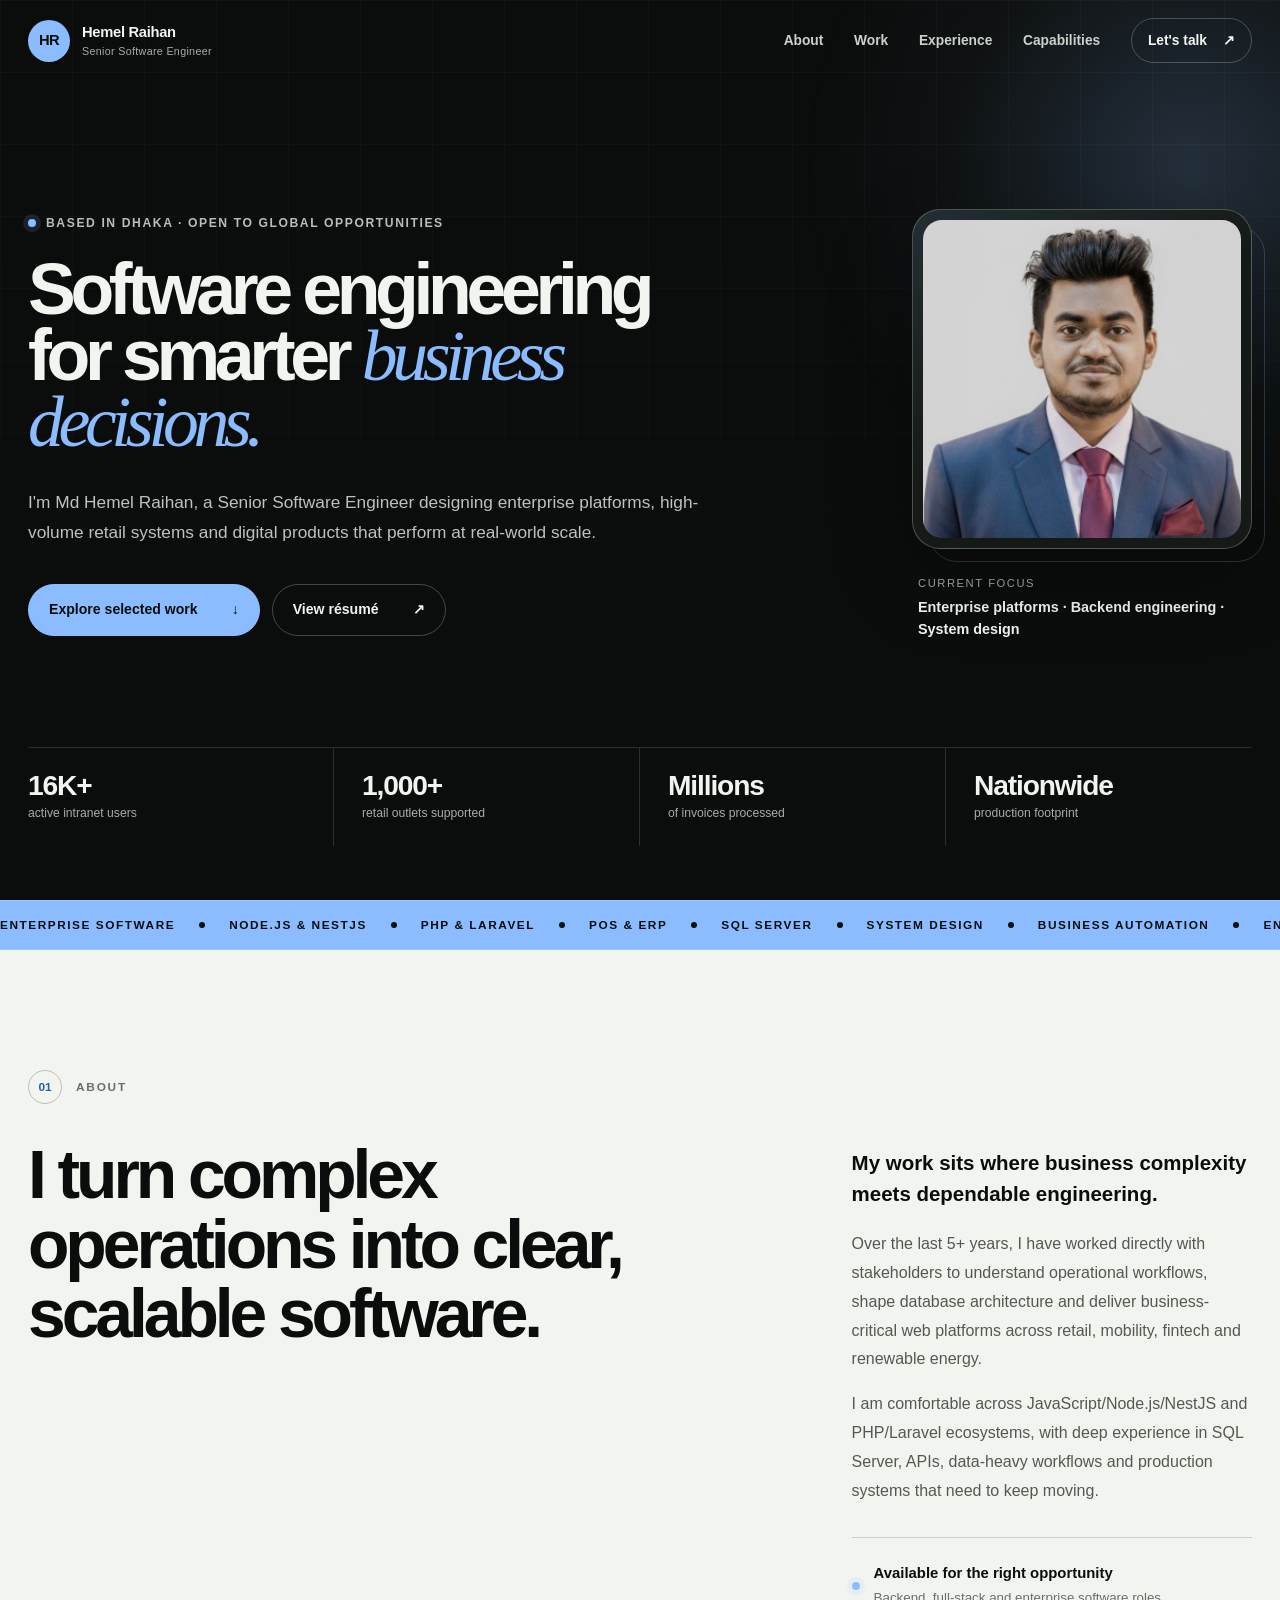
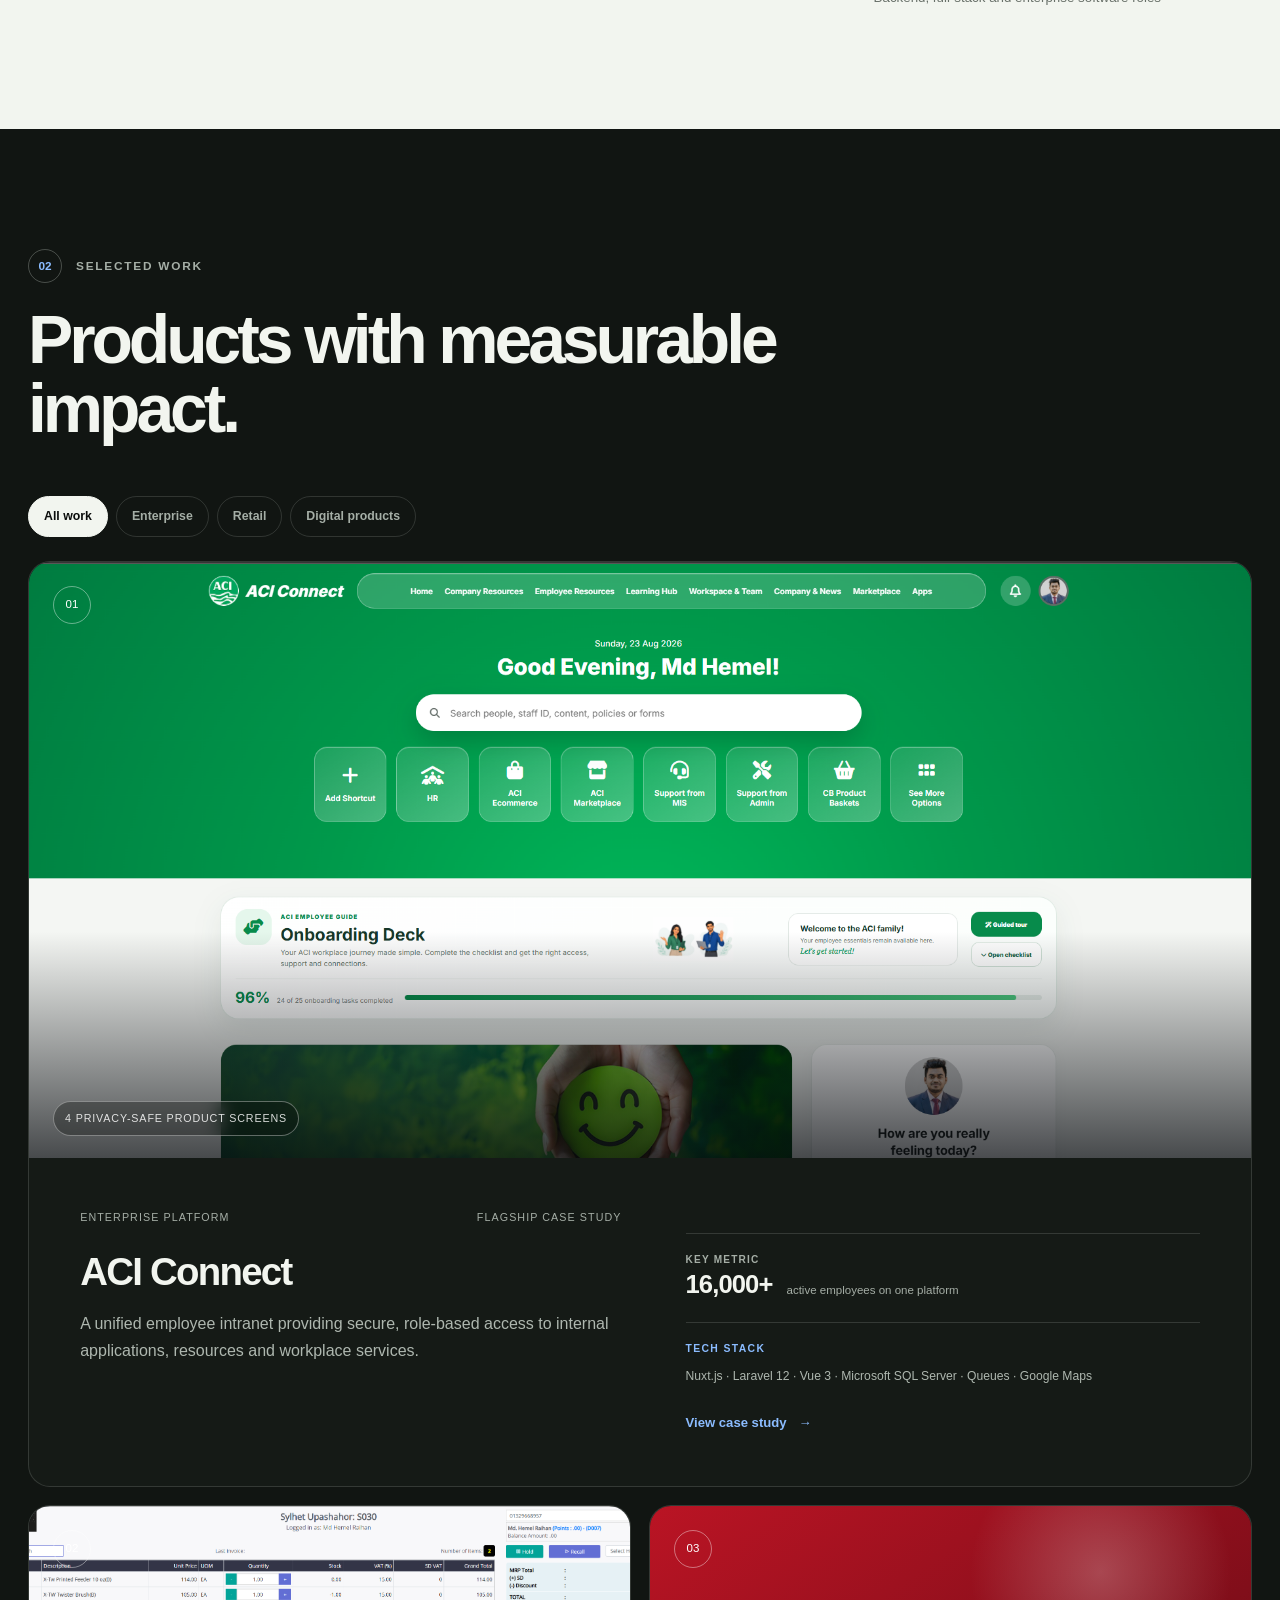
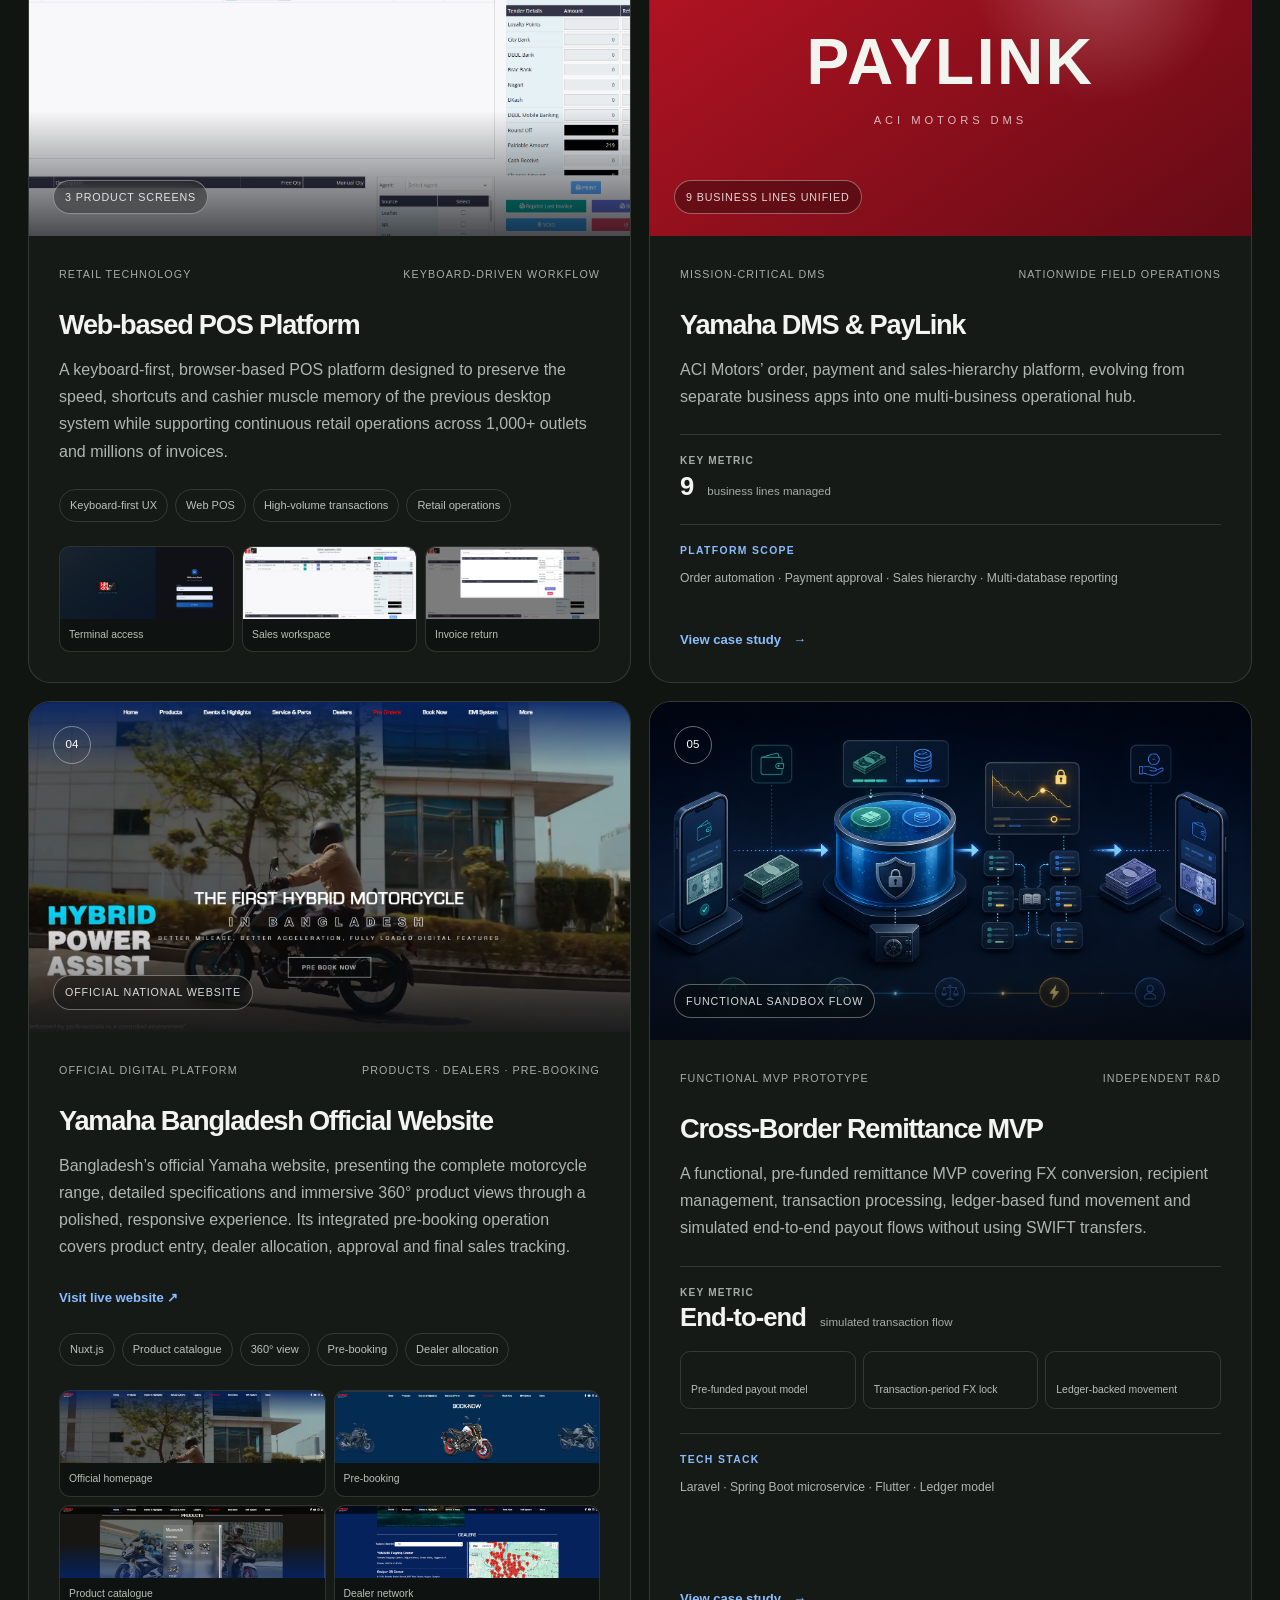
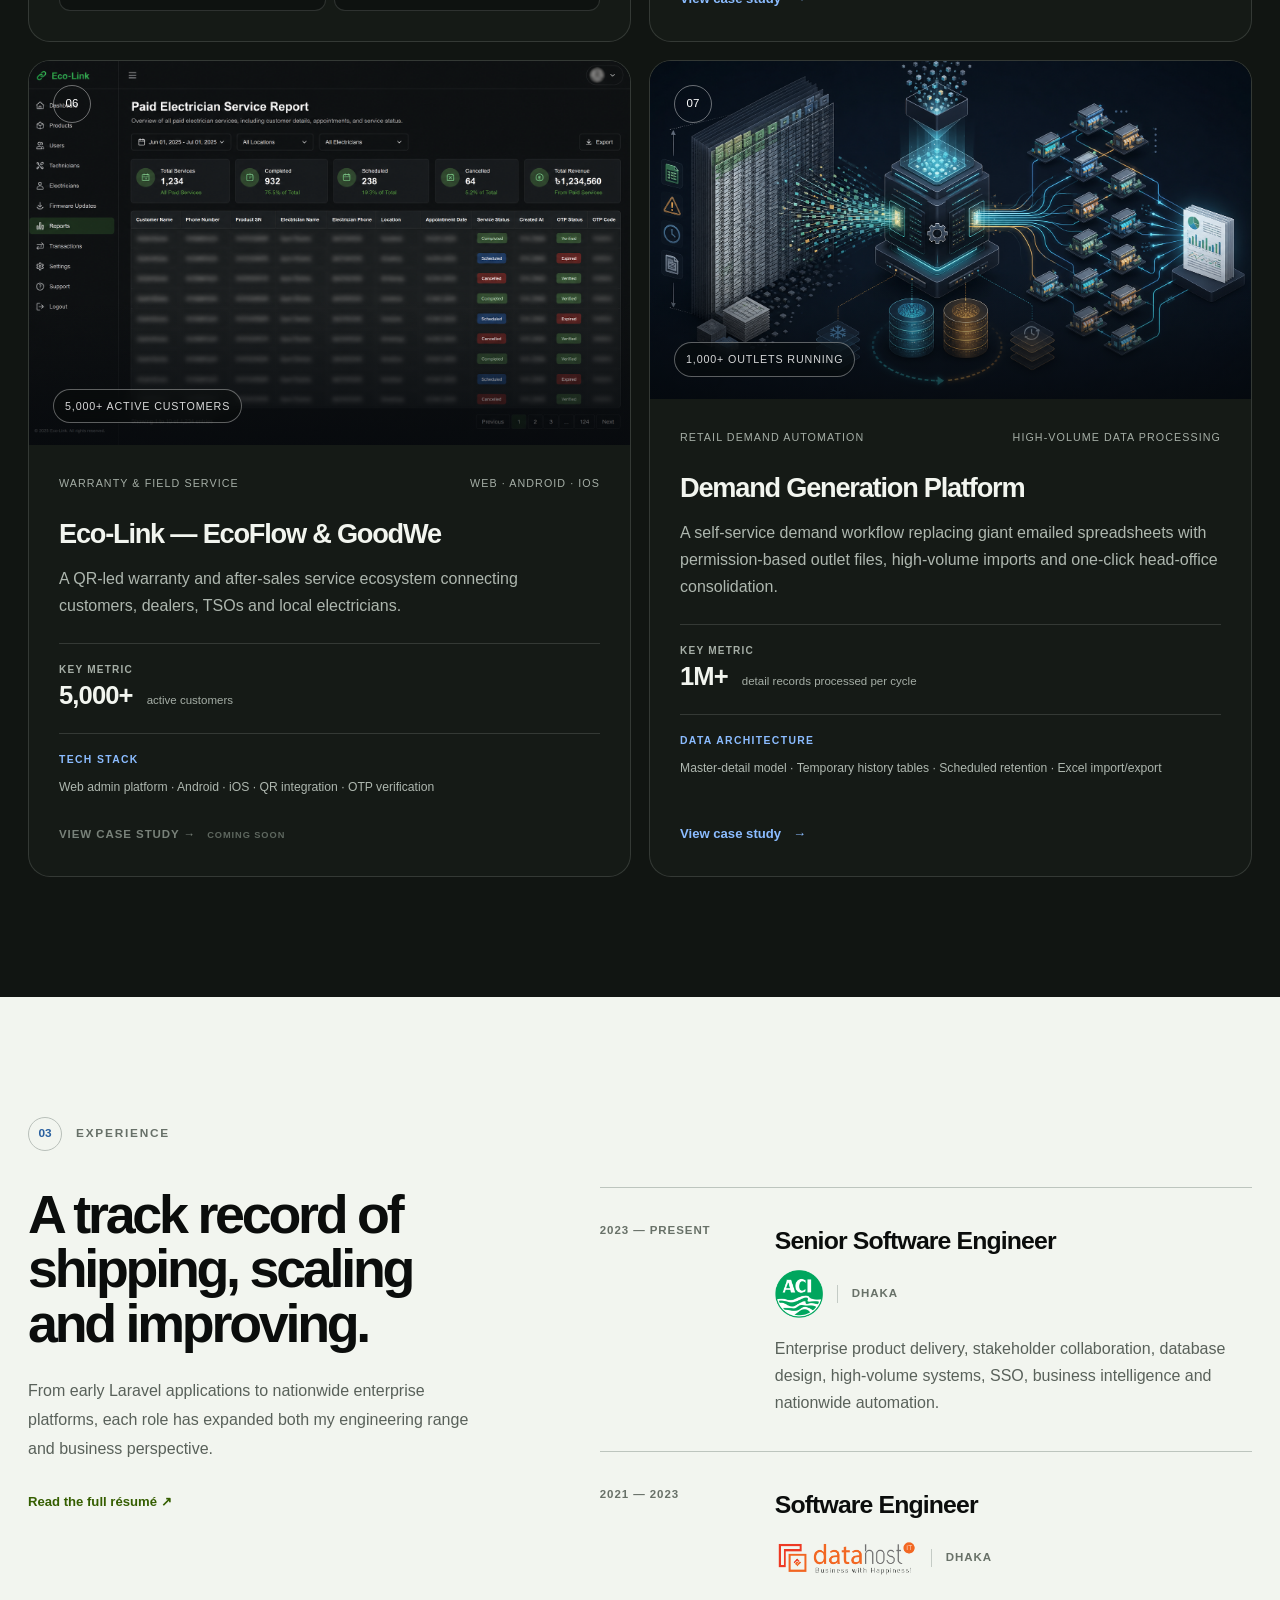
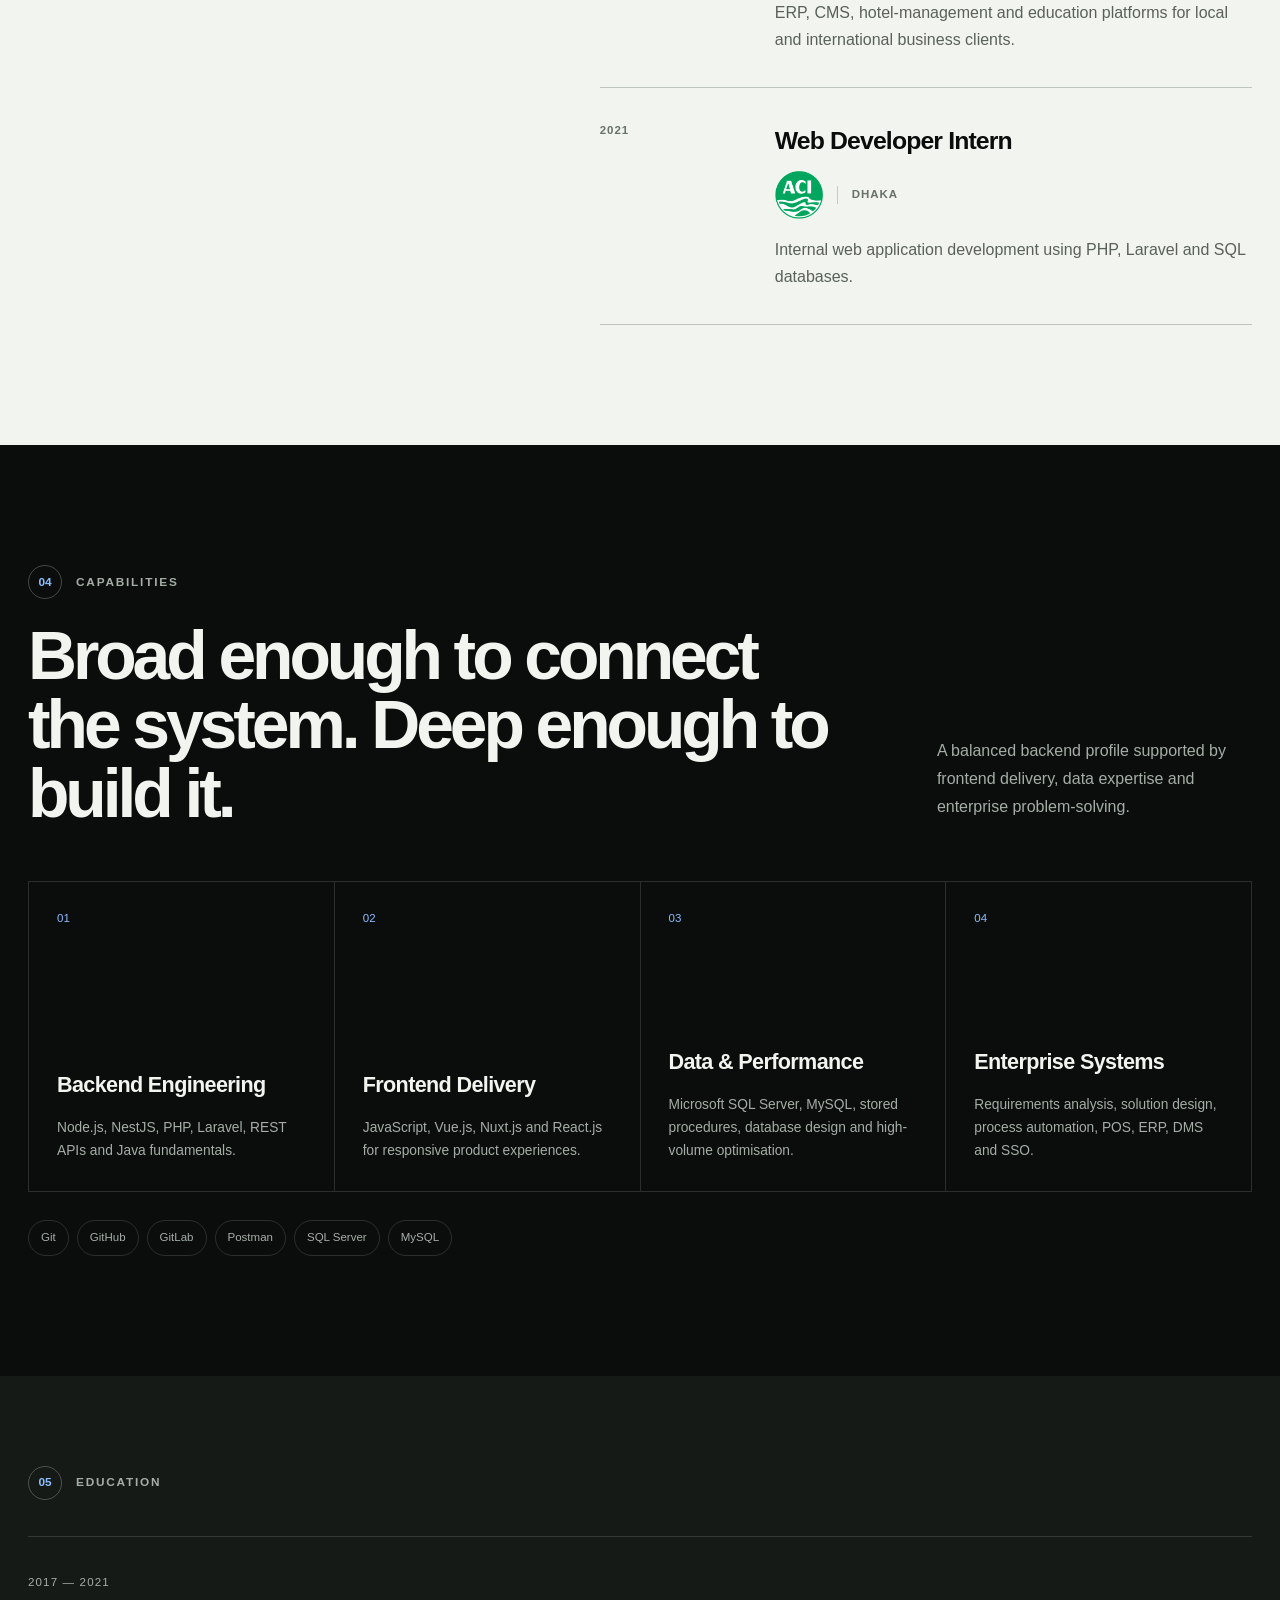
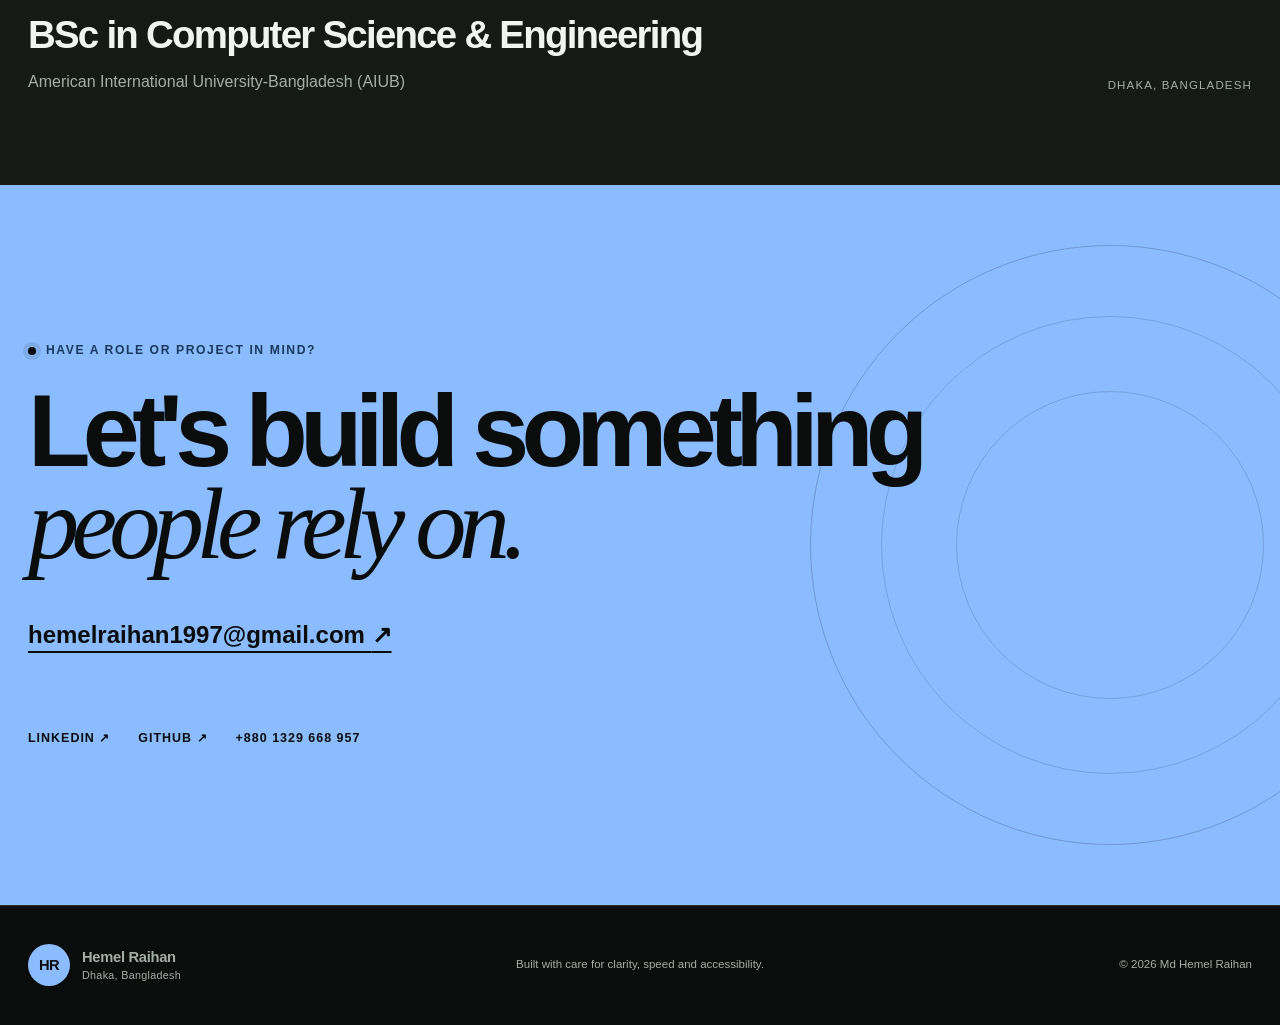
==== commit 7399ea4f: "added new project detaisl with case study" ====
--- a/index.html
+++ b/index.html
@@ -76,7 +76,7 @@
 
       <div class="hero-proof reveal" aria-label="Career highlights">
         <div><strong>16K+</strong><span>active intranet users</span></div>
-        <div><strong>800+</strong><span>retail outlets supported</span></div>
+        <div><strong>1,000+</strong><span>retail outlets supported</span></div>
         <div><strong>Millions</strong><span>of invoices processed</span></div>
         <div><strong>Nationwide</strong><span>production footprint</span></div>
       </div>
@@ -107,7 +107,6 @@
           <div class="section-kicker"><span>02</span> Selected work</div>
           <h2 class="display-heading">Products with measurable impact.</h2>
         </div>
-        <p>Public-safe project summaries today. Visual case studies and curated interface galleries will be added with approved screenshots.</p>
       </div>
 
       <div class="project-filters reveal" role="group" aria-label="Filter projects">
@@ -128,29 +127,12 @@
             <div class="project-summary">
               <div class="project-topline"><span>Enterprise platform</span><span>Flagship case study</span></div>
               <h3>ACI Connect</h3>
-              <p>An enterprise intranet and SSO platform that gives 16,000+ active users role-based access to permitted applications and websites through a social-feed-style homepage and central application launcher.</p>
+              <p>A unified employee intranet providing secure, role-based access to internal applications, resources and workplace services.</p>
             </div>
             <div class="project-evidence">
-              <ul class="impact-list"><li><strong>16,000+</strong> active users</li><li><strong>SSO</strong> central access</li><li><strong>Role-based</strong> permissions</li></ul>
-              <div class="project-tags"><span>Enterprise SSO</span><span>Intranet</span><span>Access control</span><span>Social feed</span></div>
-              <div class="project-gallery" aria-label="ACI Connect screenshots">
-                <button class="gallery-thumb" type="button" data-image="assets/projects/aci-connect/01-homepage.png" data-caption="Personalised homepage, search and role-based application launcher">
-                  <img src="assets/projects/aci-connect/01-homepage.png" alt="Open ACI Connect homepage screenshot">
-                  <span>Homepage</span>
-                </button>
-                <button class="gallery-thumb" type="button" data-image="assets/projects/aci-connect/02-shoutout.png" data-caption="Employee-to-employee recognition and shout-out workflow">
-                  <img src="assets/projects/aci-connect/02-shoutout.png" alt="Open ACI Connect shout-out workflow screenshot">
-                  <span>Recognition</span>
-                </button>
-                <button class="gallery-thumb" type="button" data-image="assets/projects/aci-connect/03-employee-profile-redacted.png" data-caption="Privacy-safe employee profile, professional summary and ACI journey view">
-                  <img src="assets/projects/aci-connect/03-employee-profile-redacted.png" alt="Open anonymized ACI Connect employee profile screenshot">
-                  <span>Employee profile</span>
-                </button>
-                <button class="gallery-thumb" type="button" data-image="assets/projects/aci-connect/04-content-feed-redacted.png" data-caption="Privacy-safe recognition wall, company news, calendar and mandatory reading experience">
-                  <img src="assets/projects/aci-connect/04-content-feed-redacted.png" alt="Open anonymized ACI Connect content feed screenshot">
-                  <span>Content &amp; recognition</span>
-                </button>
-              </div>
+              <div class="project-metric"><span>Key metric</span><strong>16,000+</strong><p>active employees on one platform</p></div>
+              <div class="project-technology"><span class="technology-label">Tech stack</span><p>Nuxt.js · Laravel 12 · Vue 3 · Microsoft SQL Server · Queues · Google Maps</p></div>
+              <div class="project-actions"><a class="case-study-link" href="case-studies/aci-connect.html">View case study <span aria-hidden="true">→</span></a></div>
             </div>
           </div>
         </article>
@@ -164,7 +146,7 @@
           <div class="project-copy">
             <div class="project-topline"><span>Retail technology</span><span>Keyboard-driven workflow</span></div>
             <h3>Web-based POS Platform</h3>
-            <p>A keyboard-first, browser-based POS platform designed to preserve the speed, shortcuts and cashier muscle memory of the previous desktop system while supporting continuous retail operations across 800+ outlets and millions of invoices.</p>
+            <p>A keyboard-first, browser-based POS platform designed to preserve the speed, shortcuts and cashier muscle memory of the previous desktop system while supporting continuous retail operations across 1,000+ outlets and millions of invoices.</p>
             <div class="project-tags"><span>Keyboard-first UX</span><span>Web POS</span><span>High-volume transactions</span><span>Retail operations</span></div>
             <div class="project-gallery" aria-label="Shwapno Web POS screenshots">
               <button class="gallery-thumb" type="button" data-image="assets/projects/web-pos/01-login.png" data-caption="Secure POS terminal access">
@@ -184,73 +166,100 @@
         </article>
 
         <article class="project-card reveal" data-category="enterprise retail">
-          <div class="project-visual visual-demand">
+          <div class="project-visual visual-yamaha">
             <span class="visual-index">03</span>
-            <div class="chart-art" aria-hidden="true"><i></i><i></i><i></i><i></i><i></i><svg viewBox="0 0 320 120"><path d="M0 102 C52 92 62 42 113 61 S180 103 222 49 S278 22 320 8"/></svg></div>
-            <span class="visual-status">Workflow screens coming next</span>
-          </div>
-          <div class="project-copy">
-            <div class="project-topline"><span>Business automation</span><span>Large-scale data</span></div>
-            <h3>Demand Generation &amp; Processing</h3>
-            <p>Nationwide demand-generation workflows and bulk data-processing capabilities designed for complex operational planning.</p>
-            <div class="project-tags"><span>Workflow automation</span><span>Bulk processing</span><span>Reporting</span></div>
-          </div>
-        </article>
-
-        <article class="project-card reveal" data-category="enterprise">
-          <div class="project-visual visual-yamaha">
-            <span class="visual-index">04</span>
-            <div class="wordmark-art" aria-hidden="true"><span>YAMAHA</span><small>Dealer operations</small></div>
-            <span class="visual-status">DMS screens coming next</span>
-          </div>
-          <div class="project-copy">
-            <div class="project-topline"><span>Mobility platform</span><span>Dealer network</span></div>
-            <h3>Yamaha Dealer Management</h3>
-            <p>A centralised DMS supporting dealer, order and operational workflows for Yamaha Motors Bangladesh.</p>
-            <div class="project-tags"><span>DMS</span><span>Dealer workflows</span><span>Enterprise operations</span></div>
+            <div class="wordmark-art" aria-hidden="true"><span>PAYLINK</span><small>ACI Motors DMS</small></div>
+            <span class="visual-status">9 business lines unified</span>
+          </div>
+          <div class="project-copy">
+            <div class="project-topline"><span>Mission-critical DMS</span><span>Nationwide field operations</span></div>
+            <h3>Yamaha DMS &amp; PayLink</h3>
+            <p>ACI Motors’ order, payment and sales-hierarchy platform, evolving from separate business apps into one multi-business operational hub.</p>
+            <div class="project-metric"><span>Key metric</span><strong>9</strong><p>business lines managed</p></div>
+            <div class="project-technology"><span class="technology-label">Platform scope</span><p>Order automation · Payment approval · Sales hierarchy · Multi-database reporting</p></div>
+            <div class="project-actions"><a class="case-study-link" href="case-studies/yamaha-dms.html">View case study <span aria-hidden="true">→</span></a></div>
           </div>
         </article>
 
         <article class="project-card reveal" data-category="digital">
           <div class="project-visual visual-site">
-            <span class="visual-index">05</span>
-            <div class="browser-art" aria-hidden="true"><div><i></i><i></i><i></i></div><strong>Rev your heart</strong><span>Nationwide pre-order</span></div>
-            <span class="visual-status">Public product</span>
-          </div>
-          <div class="project-copy">
-            <div class="project-topline"><span>Public digital experience</span><span>2024</span></div>
-            <h3>Yamaha Bangladesh Website</h3>
-            <p>The official responsive website with nationwide motorcycle pre-order functionality and business-focused digital features.</p>
+            <span class="visual-index">04</span>
+            <img class="project-cover" src="assets/projects/yamaha-website/01-homepage.png" alt="Yamaha Bangladesh official website homepage">
+            <span class="visual-status">Official national website</span>
+          </div>
+          <div class="project-copy">
+            <div class="project-topline"><span>Official digital platform</span><span>Products · Dealers · Pre-booking</span></div>
+            <h3>Yamaha Bangladesh Official Website</h3>
+            <p>Bangladesh’s official Yamaha website, presenting the complete motorcycle range, detailed specifications and immersive 360° product views through a polished, responsive experience. Its integrated pre-booking operation covers product entry, dealer allocation, approval and final sales tracking.</p>
             <div class="project-actions"><a href="https://www.yamahabd.com/" target="_blank" rel="noopener">Visit live website <span aria-hidden="true">↗</span></a></div>
-            <div class="project-tags"><span>Nuxt.js</span><span>Responsive UI</span><span>Pre-order journey</span></div>
+            <div class="project-tags"><span>Nuxt.js</span><span>Product catalogue</span><span>360° view</span><span>Pre-booking</span><span>Dealer allocation</span></div>
+            <div class="project-gallery yamaha-gallery" aria-label="Yamaha Bangladesh website screenshots">
+              <button class="gallery-thumb" type="button" data-image="assets/projects/yamaha-website/01-homepage.png" data-caption="Official Yamaha Bangladesh homepage and campaign experience">
+                <img src="assets/projects/yamaha-website/01-homepage.png" alt="Open Yamaha Bangladesh homepage screenshot">
+                <span>Official homepage</span>
+              </button>
+              <button class="gallery-thumb" type="button" data-image="assets/projects/yamaha-website/02-pre-booking.png" data-caption="Nationwide motorcycle pre-booking with model, colour and dealer selection">
+                <img src="assets/projects/yamaha-website/02-pre-booking.png" alt="Open Yamaha motorcycle pre-booking screenshot">
+                <span>Pre-booking</span>
+              </button>
+              <button class="gallery-thumb" type="button" data-image="assets/projects/yamaha-website/03-product-catalogue.png" data-caption="Motorcycle catalogue covering product families, models and specifications">
+                <img src="assets/projects/yamaha-website/03-product-catalogue.png" alt="Open Yamaha product catalogue screenshot">
+                <span>Product catalogue</span>
+              </button>
+              <button class="gallery-thumb" type="button" data-image="assets/projects/yamaha-website/04-dealer-network.png" data-caption="Nationwide dealer discovery with district filtering and interactive map">
+                <img src="assets/projects/yamaha-website/04-dealer-network.png" alt="Open Yamaha nationwide dealer map screenshot">
+                <span>Dealer network</span>
+              </button>
+            </div>
           </div>
         </article>
 
         <article class="project-card reveal" data-category="digital">
           <div class="project-visual visual-fintech">
-            <span class="visual-index">06</span>
-            <div class="fintech-art" aria-hidden="true"><span>৳</span><i></i><span>→</span><i></i><span>$</span></div>
-            <span class="visual-status">Concept case study</span>
-          </div>
-          <div class="project-copy">
-            <div class="project-topline"><span>Fintech concept</span><span>Cross-border payments</span></div>
-            <h3>ACI Remittance App</h3>
-            <p>A remittance product concept inspired by Wise and Taptap Send, exploring a clear and secure experience for exchange rates, fees, recipients and cross-border transfer tracking.</p>
-            <div class="project-tags"><span>Fintech</span><span>Remittance</span><span>Product concept</span><span>Mobile experience</span></div>
+            <span class="visual-index">05</span>
+            <img class="project-cover" src="assets/projects/remittance/cover-prefunded-model.png" alt="Pre-funded cross-border remittance liquidity, FX and ledger flow illustration">
+            <span class="visual-status">Functional sandbox flow</span>
+          </div>
+          <div class="project-copy">
+            <div class="project-topline"><span>Functional MVP prototype</span><span>Independent R&amp;D</span></div>
+            <h3>Cross-Border Remittance MVP</h3>
+            <p>A functional, pre-funded remittance MVP covering FX conversion, recipient management, transaction processing, ledger-based fund movement and simulated end-to-end payout flows without using SWIFT transfers.</p>
+            <div class="project-metric"><span>Key metric</span><strong>End-to-end</strong><p>simulated transaction flow</p></div>
+            <div class="project-facts"><span>Pre-funded payout model</span><span>Transaction-period FX lock</span><span>Ledger-backed movement</span></div>
+            <div class="project-technology"><span class="technology-label">Tech stack</span><p>Laravel · Spring Boot microservice · Flutter · Ledger model</p></div>
+            <div class="project-actions"><a class="case-study-link" href="case-studies/remittance-mvp.html">View case study <span aria-hidden="true">→</span></a></div>
           </div>
         </article>
 
         <article class="project-card reveal" data-category="enterprise digital">
           <div class="project-visual visual-renewable">
+            <span class="visual-index">06</span>
+            <img class="project-cover" src="assets/projects/ecolink/01-admin-service-report-redacted.png" alt="Privacy-safe Eco-Link paid service management dashboard">
+            <span class="visual-status">5,000+ active customers</span>
+          </div>
+          <div class="project-copy">
+            <div class="project-topline"><span>Warranty &amp; field service</span><span>Web · Android · iOS</span></div>
+            <h3>Eco-Link — EcoFlow &amp; GoodWe</h3>
+            <p>A QR-led warranty and after-sales service ecosystem connecting customers, dealers, TSOs and local electricians.</p>
+            <div class="project-metric"><span>Key metric</span><strong>5,000+</strong><p>active customers</p></div>
+            <div class="project-technology"><span class="technology-label">Tech stack</span><p>Web admin platform · Android · iOS · QR integration · OTP verification</p></div>
+            <div class="project-actions"><span class="case-study-pending">View case study → <small>Coming soon</small></span></div>
+          </div>
+        </article>
+
+        <article class="project-card reveal" data-category="enterprise retail">
+          <div class="project-visual visual-demand">
             <span class="visual-index">07</span>
-            <div class="renewable-art" aria-hidden="true"><span>☀</span><i></i><span>⚡</span></div>
-            <span class="visual-status">Screens coming later</span>
-          </div>
-          <div class="project-copy">
-            <div class="project-topline"><span>Renewable energy</span><span>Web · Android · iOS</span></div>
-            <h3>EcoFlow &amp; GoodWe Platforms</h3>
-            <p>Large-scale renewable-energy platforms spanning operational web systems and Android and iOS app experiences for the EcoFlow and GoodWe ecosystems.</p>
-            <div class="project-tags"><span>Renewable energy</span><span>Enterprise web</span><span>Android</span><span>iOS</span></div>
+            <img class="project-cover" src="assets/projects/demand-generation/cover-data-pipeline.png" alt="Automated high-volume retail demand-generation data pipeline illustration">
+            <span class="visual-status">1,000+ outlets running</span>
+          </div>
+          <div class="project-copy">
+            <div class="project-topline"><span>Retail demand automation</span><span>High-volume data processing</span></div>
+            <h3>Demand Generation Platform</h3>
+            <p>A self-service demand workflow replacing giant emailed spreadsheets with permission-based outlet files, high-volume imports and one-click head-office consolidation.</p>
+            <div class="project-metric"><span>Key metric</span><strong>1M+</strong><p>detail records processed per cycle</p></div>
+            <div class="project-technology"><span class="technology-label">Data architecture</span><p>Master-detail model · Temporary history tables · Scheduled retention · Excel import/export</p></div>
+            <div class="project-actions"><a class="case-study-link" href="case-studies/demand-generation.html">View case study <span aria-hidden="true">→</span></a></div>
           </div>
         </article>
       </div>
--- a/style.css
+++ b/style.css
@@ -259,6 +259,10 @@
 .project-featured .project-summary, .project-featured .project-evidence { min-width: 0; }
 .project-featured .project-summary > p { margin: 0; color: #aeb7af; line-height: 1.7; }
 .project-featured .project-evidence .impact-list { margin-top: 0; }
+.case-study-list { display: grid; gap: 0; margin: 28px 0 0; }
+.case-study-list > div { display: grid; grid-template-columns: 135px 1fr; gap: 18px; padding: 14px 0; border-top: 1px solid var(--line); }
+.case-study-list dt { color: var(--accent); font-size: .68rem; font-weight: 750; text-transform: uppercase; letter-spacing: .08em; }
+.case-study-list dd { margin: 0; color: #b8c1ba; font-size: .84rem; line-height: 1.65; }
 .project-topline { display: flex; justify-content: space-between; gap: 16px; margin-bottom: 28px; color: var(--muted); font-size: .67rem; text-transform: uppercase; letter-spacing: .1em; }
 .project-copy h3 { margin: 0 0 18px; font-size: clamp(1.65rem, 3vw, 3.35rem); line-height: 1; letter-spacing: -.045em; }
 .project-card:not(.project-featured) .project-copy h3 { font-size: 1.7rem; }
@@ -268,24 +272,128 @@
 .impact-list strong { display: block; margin-bottom: 2px; color: var(--paper); font-size: 1.2rem; }
 .project-tags { display: flex; flex-wrap: wrap; gap: 7px; margin-top: 24px; }
 .project-tags span { padding: 7px 10px; border: 1px solid var(--line); border-radius: 999px; color: #bac3bb; font-size: .69rem; }
+.project-card:not(.project-featured) { display: flex; flex-direction: column; }
+.project-card:not(.project-featured) .project-copy { flex: 1; display: flex; flex-direction: column; }
+.project-metric { display: grid; grid-template-columns: auto 1fr; gap: 2px 14px; align-items: end; margin-top: 24px; padding-top: 18px; border-top: 1px solid var(--line); }
+.project-metric > span { grid-column: 1 / -1; margin-bottom: 3px; color: var(--muted); font-size: .63rem; font-weight: 800; text-transform: uppercase; letter-spacing: .12em; }
+.project-metric strong { color: var(--paper); font-size: clamp(1.25rem, 2vw, 1.7rem); line-height: 1; letter-spacing: -.035em; }
+.project-metric p { margin: 0; color: var(--muted); font-size: .72rem; line-height: 1.35; }
+.project-facts { display: grid; grid-template-columns: repeat(3,minmax(0,1fr)); gap: 7px; margin-top: 20px; }
+.project-facts span { min-height: 58px; display: flex; align-items: flex-end; padding: 10px; border: 1px solid var(--line); border-radius: 10px; color: #b6bfb7; font-size: .65rem; line-height: 1.4; }
+.project-technology { margin-top: 24px; padding-top: 18px; border-top: 1px solid var(--line); }
+.technology-label { display: block; margin-bottom: 9px; color: var(--accent); font-size: .65rem; font-weight: 800; text-transform: uppercase; letter-spacing: .13em; }
+.project-technology > p, .technology-groups p { margin: 0; color: #aeb7af; font-size: .76rem; line-height: 1.65; }
+.technology-groups { display: grid; grid-template-columns: repeat(2, minmax(0, 1fr)); gap: 8px; }
+.technology-groups p { padding: 10px 12px; border: 1px solid var(--line); border-radius: 10px; background: rgba(255,255,255,.025); }
+.technology-groups p:nth-child(4) { grid-column: 1 / -1; }
+.technology-groups strong { display: block; margin-bottom: 3px; color: var(--paper); font-size: .67rem; }
 .project-gallery { display: grid; grid-template-columns: repeat(3, minmax(0, 1fr)); gap: 8px; margin-top: 24px; }
 .project-featured .project-gallery { grid-template-columns: repeat(2, minmax(0, 1fr)); }
+.ecolink-gallery, .yamaha-gallery { grid-template-columns: repeat(2, minmax(0, 1fr)); }
 .gallery-thumb { min-width: 0; padding: 0; overflow: hidden; border: 1px solid var(--line); border-radius: 11px; background: #0e1210; color: var(--paper); cursor: zoom-in; text-align: left; transition: border-color .25s ease, transform .25s var(--ease); }
 .gallery-thumb:hover { border-color: var(--accent); transform: translateY(-2px); }
 .gallery-thumb img { width: 100%; height: 72px; object-fit: cover; object-position: center top; filter: saturate(.9); }
 .gallery-thumb span { display: block; padding: 8px 9px; color: #b8c1ba; font-size: .65rem; white-space: nowrap; overflow: hidden; text-overflow: ellipsis; }
-.project-actions { margin-top: 20px; }
+.project-actions { margin-top: 24px; }
+.project-card:not(.project-featured) .project-actions { margin-top: auto; padding-top: 24px; }
 .project-actions a, .text-link { color: var(--accent); font-size: .82rem; font-weight: 700; text-decoration: none; }
 .project-actions a:hover, .text-link:hover { text-decoration: underline; text-underline-offset: 5px; }
+.case-study-link { display: inline-flex; align-items: center; gap: 12px; }
+.case-study-pending { color: #788179; font-size: .72rem; font-weight: 700; text-transform: uppercase; letter-spacing: .08em; }
+.case-study-pending small { margin-left: 7px; color: #5e675f; font-size: .58rem; }
+.project-actions-split { display: flex; align-items: center; justify-content: space-between; gap: 16px; }
 .visual-pos { background: radial-gradient(circle at 82% 20%,#ffdc68,transparent 27%),linear-gradient(140deg,#ca512f,#79291d); }
 .pos-receipt { width: 48%; min-width: 180px; padding: 32px 28px; display: grid; gap: 10px; background:#f8f5e9; color:#111; box-shadow:0 30px 60px rgba(0,0,0,.28); transform:rotate(5deg); }
 .pos-receipt span,.pos-receipt small { font-size:.65rem; letter-spacing:.16em; font-weight:800; }.pos-receipt b{font-size:3.5rem;line-height:1}.pos-receipt i{display:block;height:5px;background:#d8d5cb}.pos-receipt i:last-child{width:60%}
 .visual-demand { background: radial-gradient(circle at 15% 15%,rgba(131,181,255,.6),transparent 28%),linear-gradient(145deg,#283e73,#142140); }
 .chart-art{position:relative;width:86%;height:62%;border-left:1px solid rgba(255,255,255,.3);border-bottom:1px solid rgba(255,255,255,.3);display:flex;align-items:end;justify-content:space-around;padding:0 18px}.chart-art i{width:12%;background:rgba(255,255,255,.18);border-radius:7px 7px 0 0}.chart-art i:nth-child(1){height:24%}.chart-art i:nth-child(2){height:45%}.chart-art i:nth-child(3){height:37%}.chart-art i:nth-child(4){height:69%}.chart-art i:nth-child(5){height:83%}.chart-art svg{position:absolute;inset:4% 0 auto;width:100%;overflow:visible}.chart-art path{fill:none;stroke:var(--accent);stroke-width:5;stroke-linecap:round}
 .visual-yamaha { background:radial-gradient(circle at 75% 20%,rgba(255,255,255,.23),transparent 25%),linear-gradient(145deg,#ba1424,#650b15); }.wordmark-art{display:grid;text-align:center}.wordmark-art span{font-size:clamp(2.4rem,5vw,4.5rem);font-weight:900;letter-spacing:.04em}.wordmark-art small{font-size:.7rem;text-transform:uppercase;letter-spacing:.35em;color:rgba(255,255,255,.7)}
-.visual-site { background:linear-gradient(145deg,#2c3136,#080a0c); }.browser-art{width:82%;aspect-ratio:1.45;padding:12% 9%;border:1px solid rgba(255,255,255,.24);border-radius:12px;background:linear-gradient(150deg,#20252a,#0c0f12);box-shadow:0 30px 70px rgba(0,0,0,.4)}.browser-art>div{position:absolute;top:16px;display:flex;gap:5px}.browser-art i{width:6px;height:6px;border-radius:50%;background:#727a81}.browser-art strong{display:block;font-family:Georgia,serif;font-style:italic;font-size:clamp(1.4rem,3vw,2.8rem)}.browser-art>span{display:block;margin-top:9px;color:#ce1429;font-size:.65rem;text-transform:uppercase;letter-spacing:.12em}
+.visual-site { background:linear-gradient(145deg,#2c3136,#080a0c); }
 .visual-fintech { background:radial-gradient(circle at 25% 22%,rgba(139,188,255,.28),transparent 30%),linear-gradient(135deg,#16345a,#08111f); }.fintech-art{display:flex;align-items:center;gap:14px}.fintech-art span{width:78px;height:78px;display:grid;place-items:center;border:1px solid rgba(255,255,255,.28);border-radius:50%;font-size:1.75rem;font-weight:750}.fintech-art span:last-child{border-color:var(--accent);color:var(--accent)}.fintech-art i{width:30px;height:1px;background:rgba(255,255,255,.35)}
-.visual-renewable { background:radial-gradient(circle at 75% 20%,rgba(255,224,110,.22),transparent 30%),linear-gradient(145deg,#1c5a42,#0b2920); }.renewable-art{display:flex;align-items:center;gap:24px}.renewable-art span{width:96px;height:96px;display:grid;place-items:center;border:1px solid rgba(255,255,255,.3);border-radius:28px;font-size:2.1rem}.renewable-art span:last-child{border-color:#ffe06e;color:#ffe06e}.renewable-art i{width:54px;height:1px;background:rgba(255,255,255,.4)}
+.visual-renewable { background:radial-gradient(circle at 75% 20%,rgba(255,224,110,.22),transparent 30%),linear-gradient(145deg,#1c5a42,#0b2920); }
+
+.case-study-page { background: var(--ink); }
+.case-hero { padding: 140px max(28px,calc((100vw - var(--max))/2)) 90px; background: var(--ink); }
+.case-breadcrumb { display: flex; align-items: center; gap: 10px; margin-bottom: 70px; color: var(--muted); font-size: .75rem; }
+.case-breadcrumb a { color: var(--accent); text-decoration: none; }
+.case-hero-grid { display: grid; grid-template-columns: minmax(0,1.25fr) minmax(320px,.65fr); gap: 8vw; align-items: end; }
+.case-hero h1 { max-width: 850px; margin: 0; font-size: clamp(4rem,8vw,8.4rem); font-weight: 650; line-height: .86; letter-spacing: -.075em; }
+.case-lead { max-width: 760px; margin: 34px 0 0; color: #b9c2ba; font-size: clamp(1.05rem,1.5vw,1.3rem); line-height: 1.75; }
+.case-metrics { display: grid; grid-template-columns: repeat(3,1fr); border-top: 1px solid var(--line); }
+.case-metrics div { min-width: 0; padding: 20px 14px 0 0; }
+.case-metrics strong { display: block; color: var(--paper); font-size: clamp(1.2rem,2vw,1.8rem); letter-spacing: -.04em; }
+.case-metrics span { color: var(--muted); font-size: .68rem; }
+.case-cover { margin: 72px 0 0; overflow: hidden; border: 1px solid var(--line); border-radius: var(--radius); background: var(--panel); }
+.case-cover img { width: 100%; aspect-ratio: 2.05/1; object-fit: cover; object-position: top center; }
+.dms-case-cover, .remittance-case-cover { min-height: 390px; display: grid; grid-template-columns: 1fr auto 1fr auto 1fr; gap: 20px; align-items: center; padding: clamp(28px,5vw,68px); background: radial-gradient(circle at 50% 30%,rgba(139,188,255,.2),transparent 34%),linear-gradient(135deg,#141b24,#080b0f); }
+.dms-case-cover > div, .remittance-case-cover > div { min-height: 170px; display: flex; flex-direction: column; justify-content: space-between; padding: 24px; border: 1px solid var(--line-strong); border-radius: 18px; background: rgba(255,255,255,.035); }
+.dms-case-cover span, .remittance-case-cover span { color: var(--accent); font-size: .65rem; font-weight: 800; text-transform: uppercase; letter-spacing: .12em; }
+.dms-case-cover strong, .remittance-case-cover strong { font-size: clamp(1rem,1.7vw,1.35rem); line-height: 1.25; letter-spacing: -.03em; }
+.dms-case-cover > i, .remittance-case-cover > i { color: var(--accent); font-size: 1.4rem; font-style: normal; }
+.remittance-case-cover { background: radial-gradient(circle at 50% 30%,rgba(139,188,255,.26),transparent 34%),linear-gradient(135deg,#102c4d,#070d16); }
+.prototype-notice { display: grid; grid-template-columns: 170px 1fr; gap: 28px; margin-top: 18px; padding: 20px 24px; border: 1px solid rgba(255,196,109,.38); border-radius: 14px; background: rgba(255,196,109,.06); }
+.prototype-notice strong { color: #ffc46d; font-size: .7rem; text-transform: uppercase; letter-spacing: .1em; }
+.prototype-notice p { margin: 0; color: #b8c1ba; font-size: .8rem; line-height: 1.65; }
+.case-body { display: grid; grid-template-columns: 220px minmax(0,820px); gap: 8vw; justify-content: center; padding: 110px max(28px,calc((100vw - var(--max))/2)); background: var(--paper); color: var(--ink); }
+.case-toc { position: sticky; top: 110px; align-self: start; display: grid; gap: 12px; padding-left: 18px; border-left: 1px solid #c4cbc5; }
+.case-toc span { margin-bottom: 6px; color: #667068; font-size: .65rem; font-weight: 800; text-transform: uppercase; letter-spacing: .13em; }
+.case-toc a { color: #69716a; font-size: .76rem; text-decoration: none; }
+.case-toc a:hover { color: #285f9f; }
+.case-content { min-width: 0; }
+.case-section { scroll-margin-top: 100px; padding: 0 0 90px; }
+.case-section + .case-section { padding-top: 10px; border-top: 1px solid #c7cec8; }
+.case-section-number { display: block; margin: 26px 0 18px; color: #285f9f; font-size: .68rem; font-weight: 800; letter-spacing: .12em; }
+.case-section:first-child .case-section-number { margin-top: 0; }
+.case-section h2 { max-width: 760px; margin: 0 0 26px; font-size: clamp(2rem,4vw,3.7rem); line-height: 1; letter-spacing: -.055em; }
+.case-section > p { margin: 0; color: #515a52; font-size: 1rem; line-height: 1.85; }
+.case-stack { display: flex; flex-wrap: wrap; gap: 8px; margin-top: 30px; }
+.case-stack span { padding: 9px 12px; border: 1px solid #c6cdc7; border-radius: 999px; color: #3f4841; font-size: .72rem; }
+.ownership-note { display: grid; grid-template-columns: 170px 1fr; gap: 28px; margin-top: 34px; padding: 24px; border: 1px solid #b9c7d8; border-radius: 16px; background: #e9eff6; }
+.ownership-note strong { color: #285f9f; font-size: .7rem; text-transform: uppercase; letter-spacing: .1em; }
+.ownership-note p { margin: 0; color: #4c5650; font-size: .84rem; line-height: 1.7; }
+.business-line-grid { display: grid; grid-template-columns: repeat(3,minmax(0,1fr)); gap: 8px; margin-top: 30px; }
+.business-line-grid span { padding: 13px 14px; border: 1px solid #c6cdc7; border-radius: 10px; color: #3f4841; font-size: .75rem; font-weight: 700; }
+.before-after { display: grid; grid-template-columns: 1fr auto 1fr; gap: 16px; align-items: center; margin-top: 34px; }
+.before-after > div { min-height: 200px; display: flex; flex-direction: column; gap: 10px; padding: 24px; border: 1px solid #c6cdc7; border-radius: 16px; }
+.before-after span, .workflow-pair span { margin-bottom: auto; color: #285f9f; font-size: .65rem; font-weight: 800; text-transform: uppercase; letter-spacing: .12em; }
+.before-after strong { font-size: .8rem; }
+.before-after > i { color: #285f9f; font-style: normal; }
+.case-feature-list { display: grid; gap: 0; margin: 0; padding: 0; list-style: none; counter-reset: feature; }
+.case-feature-list li { counter-increment: feature; display: grid; grid-template-columns: 42px 1fr; gap: 16px; padding: 18px 0; border-top: 1px solid #cbd1cb; color: #515a52; line-height: 1.65; }
+.case-feature-list li::before { content: "0" counter(feature); color: #285f9f; font-size: .72rem; font-weight: 800; }
+.challenge-grid { display: grid; grid-template-columns: repeat(2,minmax(0,1fr)); gap: 12px; }
+.challenge-grid > div { min-height: 170px; padding: 24px; border: 1px solid #c7cec8; border-radius: 16px; }
+.challenge-grid strong { font-size: 1rem; }
+.challenge-grid p { margin: 30px 0 0; color: #59615a; font-size: .82rem; line-height: 1.65; }
+.architecture-flow { display: grid; gap: 12px; margin-top: 34px; }
+.architecture-flow > div { display: grid; grid-template-columns: 130px 1fr 1fr; gap: 18px; align-items: center; padding: 22px; border: 1px solid #c5ccc6; border-radius: 14px; }
+.architecture-flow span { color: #687168; font-size: .66rem; font-weight: 800; text-transform: uppercase; letter-spacing: .1em; }
+.architecture-flow strong { font-size: .83rem; }
+.architecture-flow > i { color: #285f9f; font-style: normal; text-align: center; }
+.workflow-pair { display: grid; grid-template-columns: repeat(2,minmax(0,1fr)); gap: 12px; margin-top: 34px; }
+.workflow-pair > div { display: flex; flex-direction: column; gap: 9px; padding: 24px; border: 1px solid #c5ccc6; border-radius: 16px; }
+.workflow-pair strong { font-size: .8rem; }
+.workflow-pair i { color: #285f9f; font-style: normal; }
+.impact-outcomes { display: grid; grid-template-columns: repeat(2,minmax(0,1fr)); gap: 12px; }
+.impact-outcomes > div { min-height: 175px; padding: 24px; border: 1px solid #c7cec8; border-radius: 16px; }
+.impact-outcomes strong { font-size: .98rem; }
+.impact-outcomes p { margin: 28px 0 0; color: #59615a; font-size: .82rem; line-height: 1.65; }
+.roadmap-grid { display: grid; grid-template-columns: repeat(2,minmax(0,1fr)); gap: 12px; margin-top: 34px; }
+.roadmap-grid > div { min-height: 230px; display: flex; flex-direction: column; gap: 12px; padding: 24px; border: 1px solid #c6cdc7; border-radius: 16px; }
+.roadmap-grid span { margin-bottom: auto; color: #285f9f; font-size: .65rem; font-weight: 800; text-transform: uppercase; letter-spacing: .11em; }
+.roadmap-grid strong { font-size: .8rem; }
+.data-model-grid { display: grid; grid-template-columns: repeat(2,minmax(0,1fr)); gap: 10px; margin-top: 34px; }
+.data-model-grid > div { min-height: 120px; display: flex; flex-direction: column; justify-content: space-between; padding: 20px; border: 1px solid #c6cdc7; border-radius: 14px; }
+.data-model-grid strong { font-size: .9rem; }
+.data-model-grid span { color: #687168; font-size: .72rem; line-height: 1.5; }
+.case-gallery { display: grid; grid-template-columns: repeat(2,minmax(0,1fr)); gap: 14px; }
+.case-gallery .gallery-thumb { background: #111512; }
+.case-gallery .gallery-thumb img { height: 210px; }
+.case-gallery .gallery-thumb span { padding: 13px 15px; font-size: .74rem; }
+.case-next { min-height: 360px; display: flex; flex-direction: column; justify-content: center; align-items: center; padding: 80px 28px; background: var(--accent); color: var(--ink); text-align: center; }
+.case-next p { margin: 0 0 18px; font-size: .7rem; font-weight: 800; text-transform: uppercase; letter-spacing: .13em; }
+.case-next a { font-size: clamp(2rem,5vw,4.8rem); font-weight: 650; line-height: 1; letter-spacing: -.06em; text-decoration: none; }
+.case-next a:hover { text-decoration: underline; text-underline-offset: 10px; }
 
 .experience { background: var(--paper); color: var(--ink); }
 .experience .section-kicker { color:#677068 }.experience .section-kicker span{border-color:#b9c0ba;color:#285f9f}
@@ -311,18 +419,18 @@
 .reveal { opacity:1;transform:none }.js .reveal{opacity:0;transform:translateY(26px);transition:opacity .75s var(--ease),transform .75s var(--ease)}.js .reveal.is-visible{opacity:1;transform:translateY(0)}
 
 @media (max-width: 980px) {
-  .hero{grid-template-columns:1fr;gap:48px;padding-top:130px}.hero-profile{display:grid;grid-template-columns:minmax(230px,330px) 1fr;align-items:end;gap:28px}.portrait-wrap{margin:0}.profile-note{margin:0}.hero-proof{grid-template-columns:repeat(2,1fr)}.hero-proof div:nth-child(2){border-right:0}.hero-proof div:first-child,.hero-proof div:nth-child(3){padding-left:0}.about-layout,.section-heading-row,.experience-layout{grid-template-columns:1fr;gap:42px}.experience-intro{position:static}.project-featured .project-copy{grid-template-columns:1fr}.capability-grid{grid-template-columns:repeat(2,1fr)}
+  .hero{grid-template-columns:1fr;gap:48px;padding-top:130px}.hero-profile{display:grid;grid-template-columns:minmax(230px,330px) 1fr;align-items:end;gap:28px}.portrait-wrap{margin:0}.profile-note{margin:0}.hero-proof{grid-template-columns:repeat(2,1fr)}.hero-proof div:nth-child(2){border-right:0}.hero-proof div:first-child,.hero-proof div:nth-child(3){padding-left:0}.about-layout,.section-heading-row,.experience-layout{grid-template-columns:1fr;gap:42px}.experience-intro{position:static}.project-featured .project-copy{grid-template-columns:1fr}.capability-grid{grid-template-columns:repeat(2,1fr)}.case-hero-grid{grid-template-columns:1fr}.case-metrics{max-width:520px}.case-body{grid-template-columns:1fr}.case-toc{position:static;grid-template-columns:repeat(4,minmax(0,1fr));padding:0 0 26px;border-left:0;border-bottom:1px solid #c4cbc5}.case-toc span{grid-column:1/-1}
 }
 
 @media (max-width: 760px) {
   .site-header{min-height:70px;padding-inline:20px}.brand-copy{display:none}.menu-toggle{display:block;position:relative;z-index:2}.menu-toggle.is-active span:first-child{transform:translateY(3px) rotate(45deg)}.menu-toggle.is-active span:last-child{transform:translateY(-3px) rotate(-45deg)}
   .site-nav{position:fixed;inset:0;display:flex;flex-direction:column;align-items:flex-start;justify-content:center;gap:22px;padding:90px 28px;background:rgba(11,13,12,.98);transform:translateX(100%);transition:transform .35s var(--ease)}.site-nav.is-open{transform:translateX(0)}.site-nav a{font-size:clamp(1.8rem,9vw,3rem);font-weight:620;letter-spacing:-.04em}.site-nav .nav-cta{font-size:1rem;margin-top:18px}
   .hero{padding-inline:20px;padding-bottom:36px}.hero-copy{min-width:0;width:100%}.hero h1{font-size:clamp(2.85rem,11.8vw,3.9rem)}.hero-intro{font-size:1rem}.hero .eyebrow{font-size:.67rem;letter-spacing:.09em}.hero-profile{grid-template-columns:1fr}.portrait-wrap{width:min(84vw,340px);margin:auto}.profile-note{margin:auto;max-width:340px}.hero-proof{grid-template-columns:1fr 1fr}.hero-proof div{padding:16px 10px;min-height:84px}.hero-proof div:nth-child(odd){padding-left:0}.hero-proof strong{font-size:1.35rem}
-  .section{padding:84px 20px}.display-heading{font-size:clamp(2.65rem,12vw,4.4rem)}.project-grid{grid-template-columns:1fr}.project-visual{min-height:300px}.project-featured .project-visual{min-height:0;aspect-ratio:1.72/1}.project-copy,.project-featured .project-copy{padding:26px}.impact-list{grid-template-columns:1fr 1fr}.project-topline{margin-bottom:20px}.capability-grid{grid-template-columns:1fr}.capability-card{min-height:230px}.timeline-item{grid-template-columns:1fr;gap:9px}.education-row{align-items:flex-start;flex-direction:column}.contact{min-height:620px;padding:95px 20px}.contact h2{font-size:clamp(3.6rem,17vw,6rem)}.contact-socials{gap:18px;margin-top:56px}.site-footer{grid-template-columns:1fr;text-align:left;padding:34px 20px}.site-footer>p:nth-child(2),.site-footer>p:last-child{text-align:left;margin:0}
+  .section{padding:84px 20px}.display-heading{font-size:clamp(2.65rem,12vw,4.4rem)}.project-grid{grid-template-columns:1fr}.project-visual{min-height:300px}.project-featured .project-visual{min-height:0;aspect-ratio:1.72/1}.project-copy,.project-featured .project-copy{padding:26px}.impact-list{grid-template-columns:1fr 1fr}.case-study-list>div{grid-template-columns:1fr;gap:5px}.technology-groups{grid-template-columns:1fr}.technology-groups p:nth-child(4){grid-column:auto}.project-topline{margin-bottom:20px}.capability-grid{grid-template-columns:1fr}.capability-card{min-height:230px}.timeline-item{grid-template-columns:1fr;gap:9px}.education-row{align-items:flex-start;flex-direction:column}.contact{min-height:620px;padding:95px 20px}.contact h2{font-size:clamp(3.6rem,17vw,6rem)}.contact-socials{gap:18px;margin-top:56px}.site-footer{grid-template-columns:1fr;text-align:left;padding:34px 20px}.site-footer>p:nth-child(2),.site-footer>p:last-child{text-align:left;margin:0}.case-hero{padding:120px 20px 64px}.case-breadcrumb{margin-bottom:46px}.case-hero h1{font-size:clamp(3.6rem,18vw,5.6rem)}.case-cover{margin-top:48px}.case-cover img{aspect-ratio:1.7/1}.dms-case-cover,.remittance-case-cover{min-height:0;grid-template-columns:1fr;padding:24px}.dms-case-cover>div,.remittance-case-cover>div{min-height:135px}.dms-case-cover>i,.remittance-case-cover>i{transform:rotate(90deg);text-align:center}.prototype-notice,.ownership-note{grid-template-columns:1fr;gap:10px}.case-body{padding:76px 20px}.case-toc{display:flex;overflow-x:auto;gap:20px;white-space:nowrap}.case-toc span{display:none}.challenge-grid,.case-gallery,.workflow-pair,.impact-outcomes,.roadmap-grid,.data-model-grid{grid-template-columns:1fr}.business-line-grid{grid-template-columns:repeat(2,minmax(0,1fr))}.before-after{grid-template-columns:1fr}.before-after>i{transform:rotate(90deg);text-align:center}.architecture-flow>div{grid-template-columns:1fr;gap:7px}.case-gallery .gallery-thumb img{height:auto;aspect-ratio:1.9/1}
 }
 
 @media (max-width: 430px) {
-  .hero h1{font-size:clamp(2.55rem,12.5vw,3.2rem)}.hero-actions{flex-direction:column}.button{width:100%}.hero-proof{grid-template-columns:1fr}.hero-proof div,.hero-proof div:nth-child(n){padding-left:0;border-right:0}.project-filters{display:grid;grid-template-columns:1fr 1fr}.filter-button{text-align:center}.impact-list{grid-template-columns:1fr}.mock-window{width:96%}.project-gallery,.project-featured .project-gallery{grid-template-columns:1fr 1fr}.contact-email{font-size:.98rem}
+  .hero h1{font-size:clamp(2.55rem,12.5vw,3.2rem)}.hero-actions{flex-direction:column}.button{width:100%}.hero-proof{grid-template-columns:1fr}.hero-proof div,.hero-proof div:nth-child(n){padding-left:0;border-right:0}.project-filters{display:grid;grid-template-columns:1fr 1fr}.filter-button{text-align:center}.impact-list{grid-template-columns:1fr}.project-facts{grid-template-columns:1fr}.project-facts span{min-height:44px}.mock-window{width:96%}.project-gallery,.project-featured .project-gallery{grid-template-columns:1fr 1fr}.contact-email{font-size:.98rem}
 }
 
 @media (prefers-reduced-motion: reduce) {
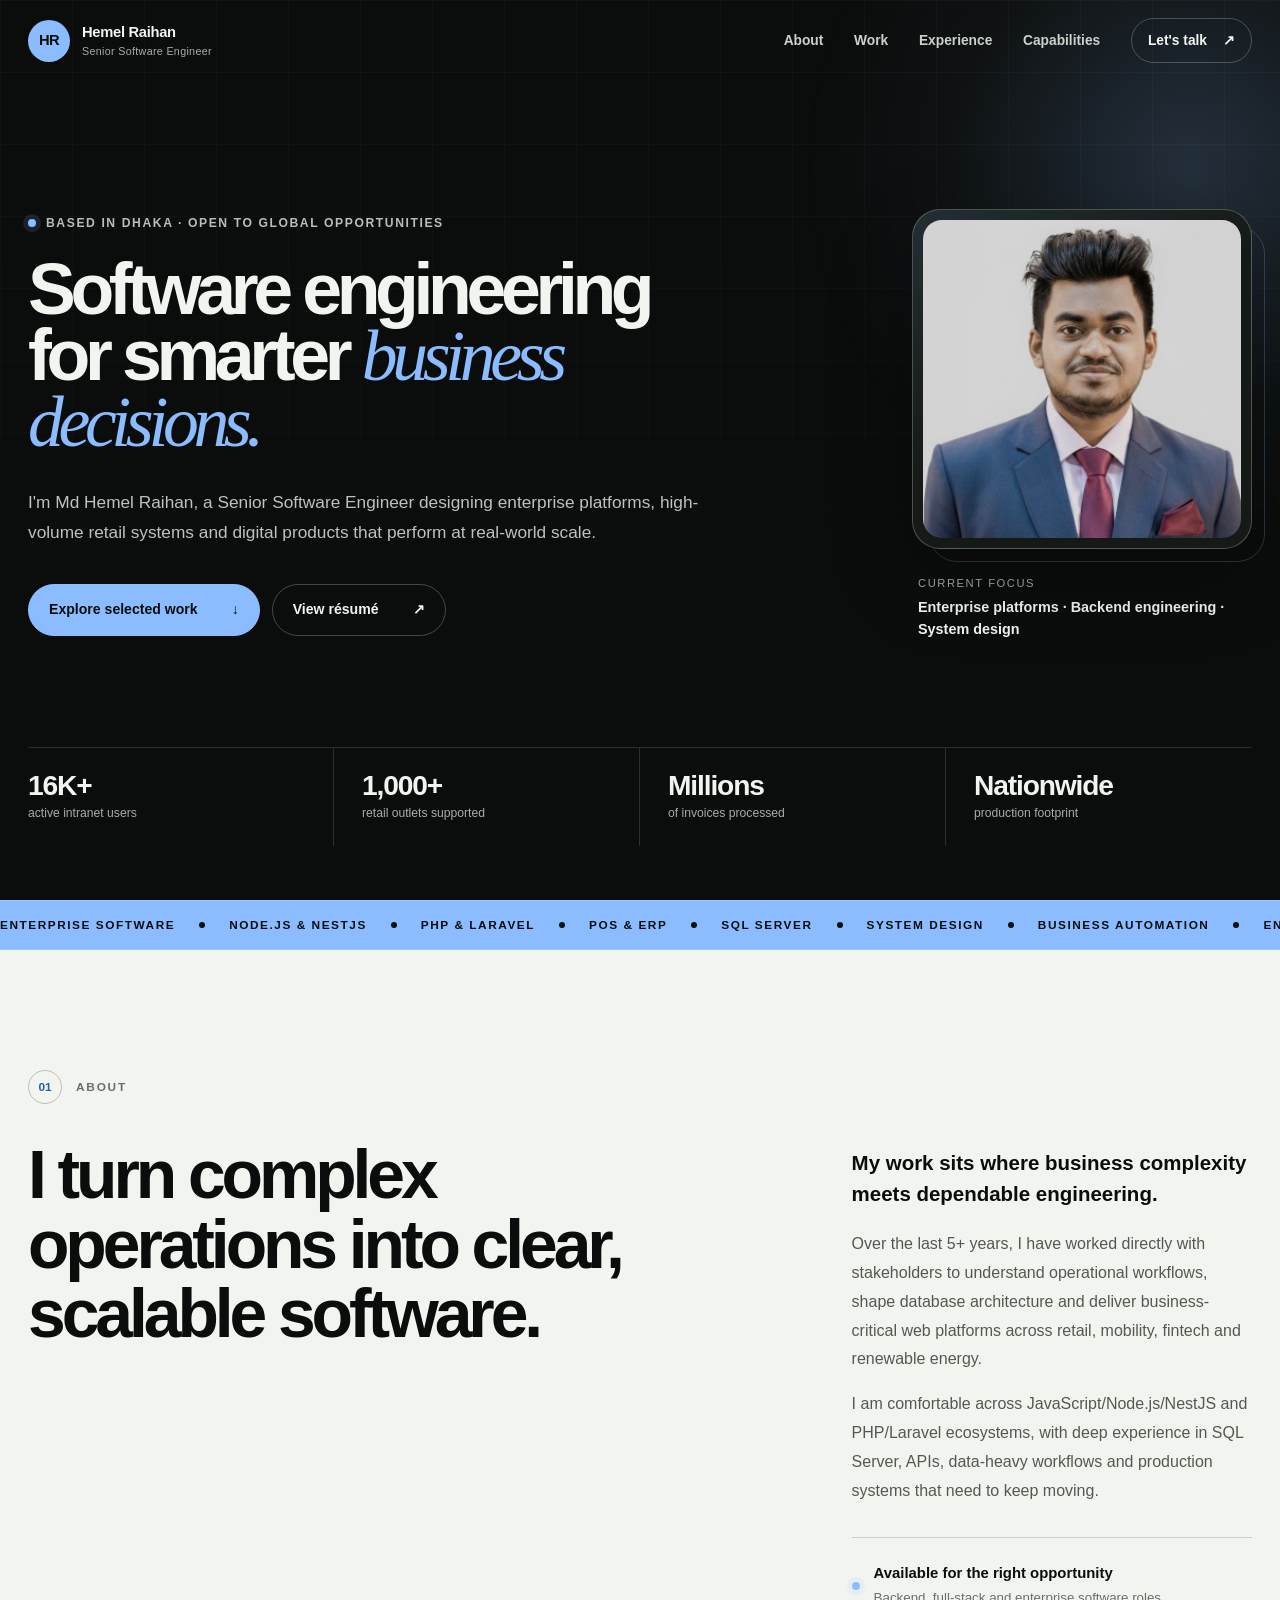
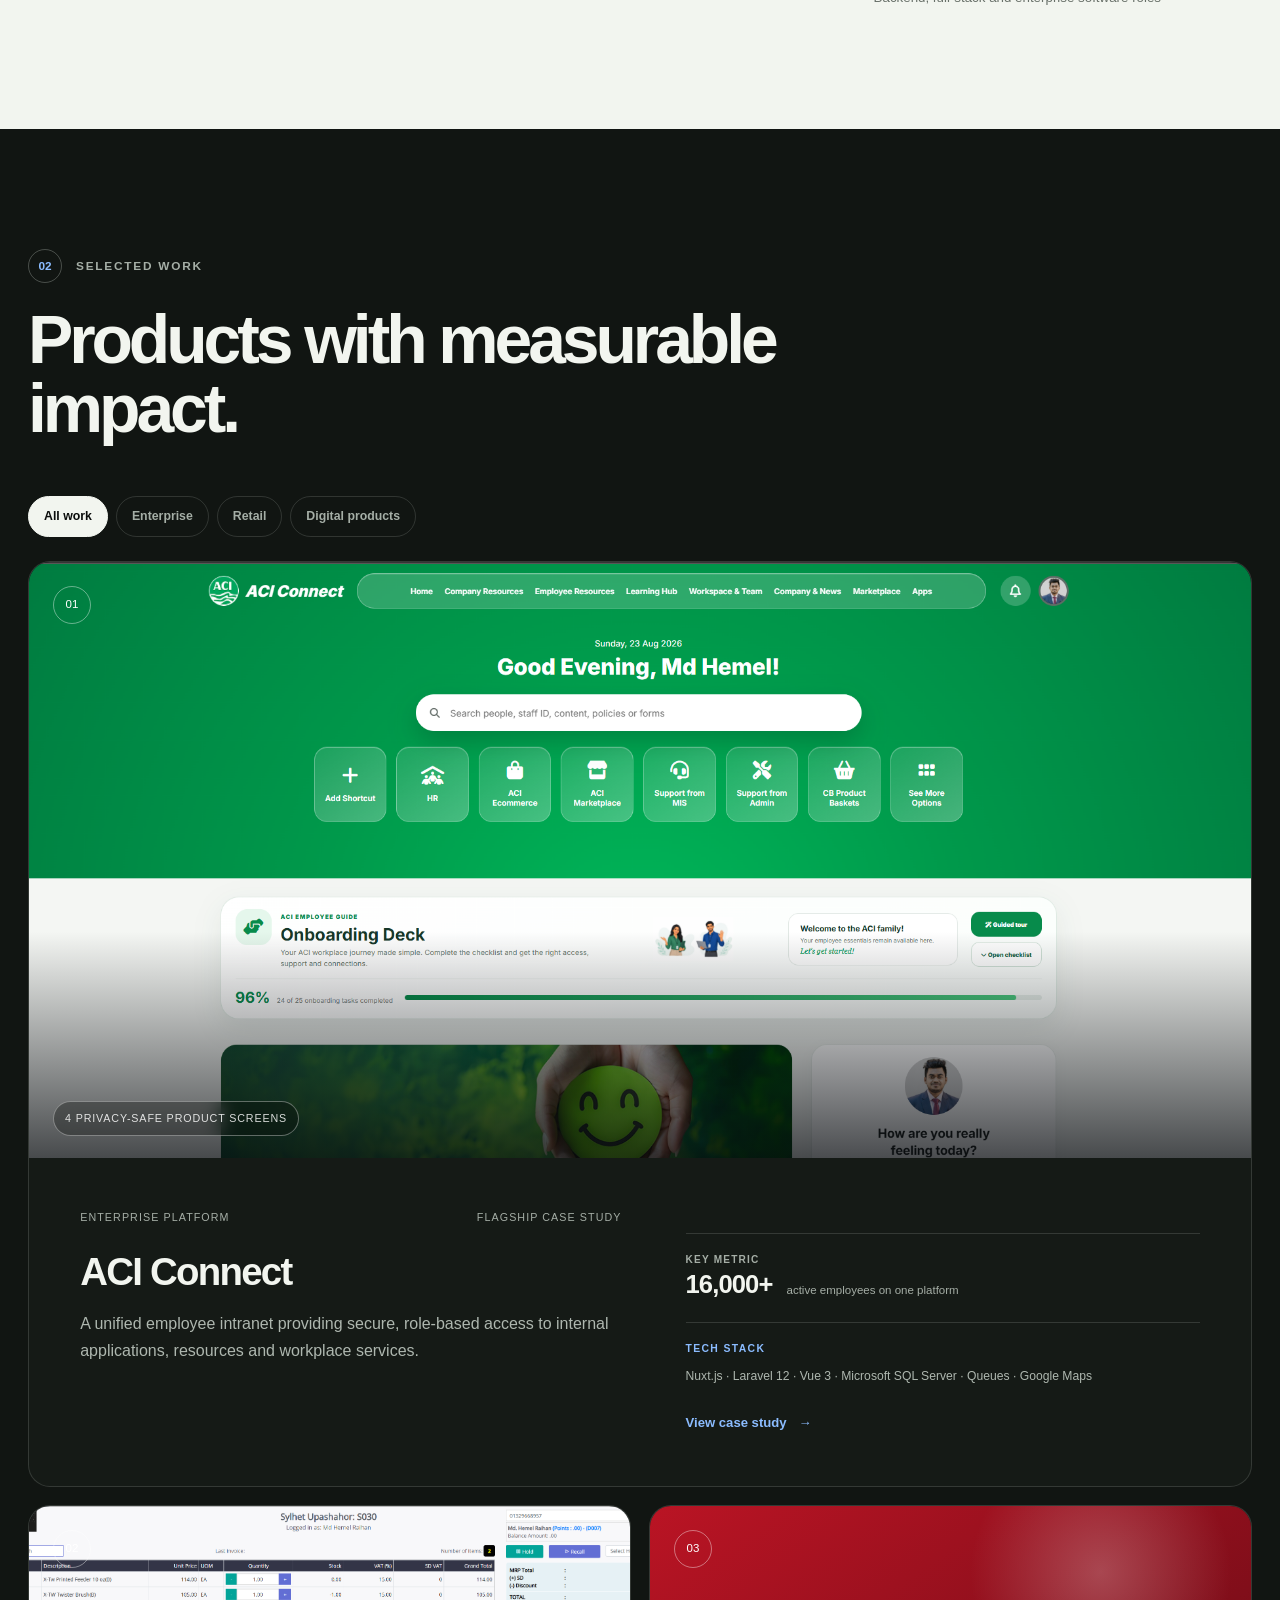
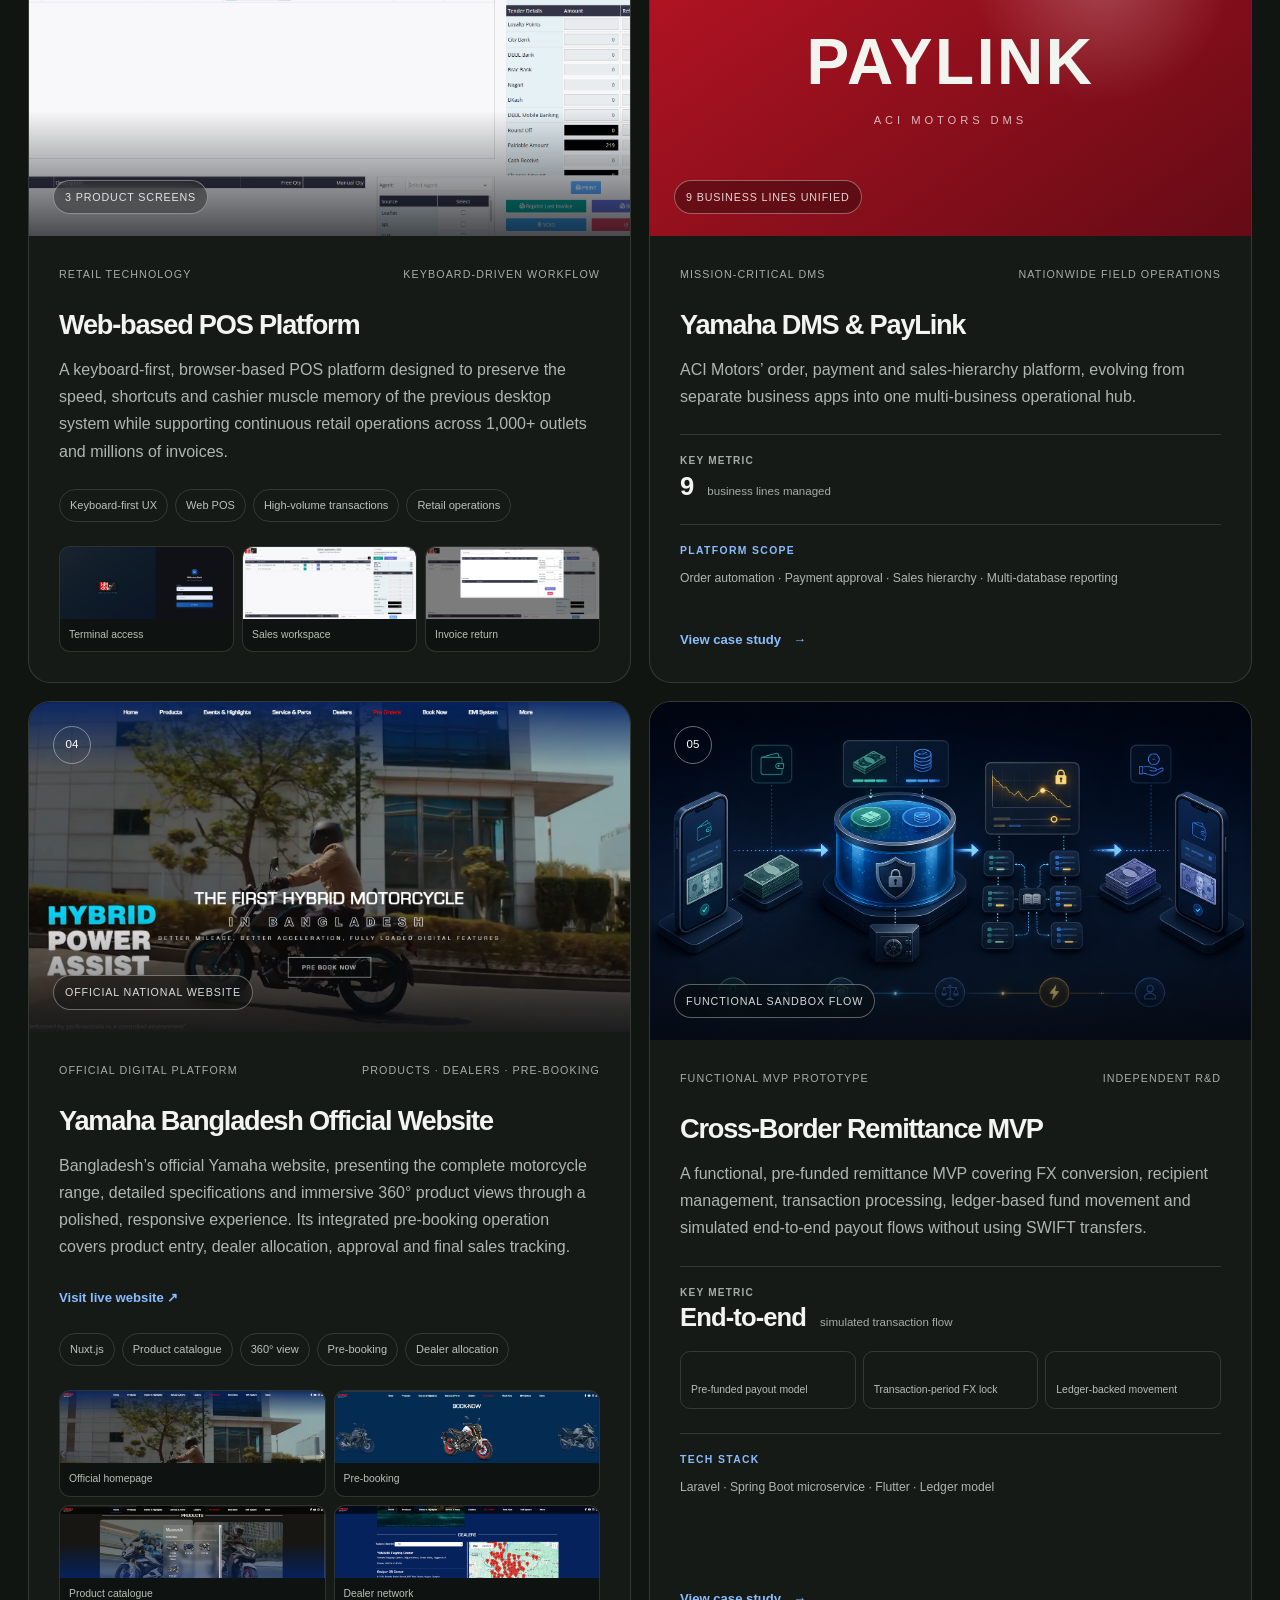
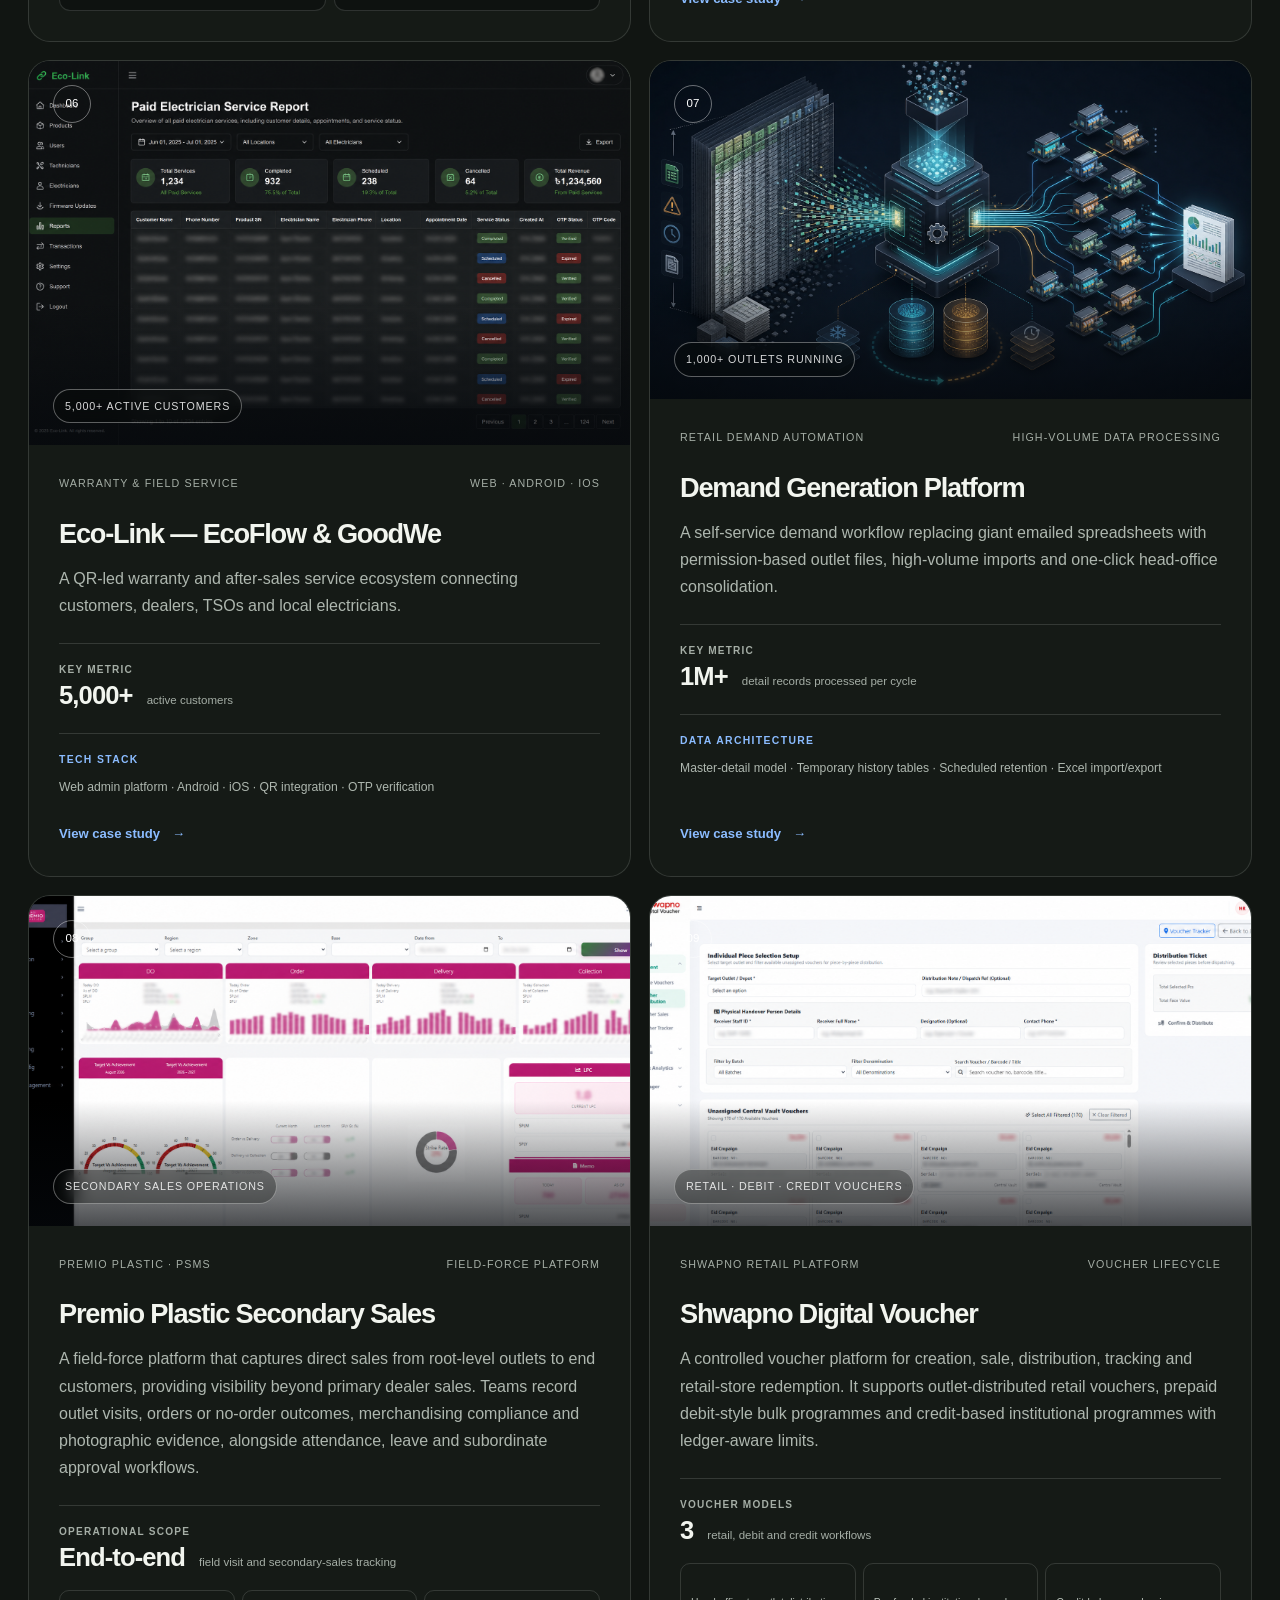
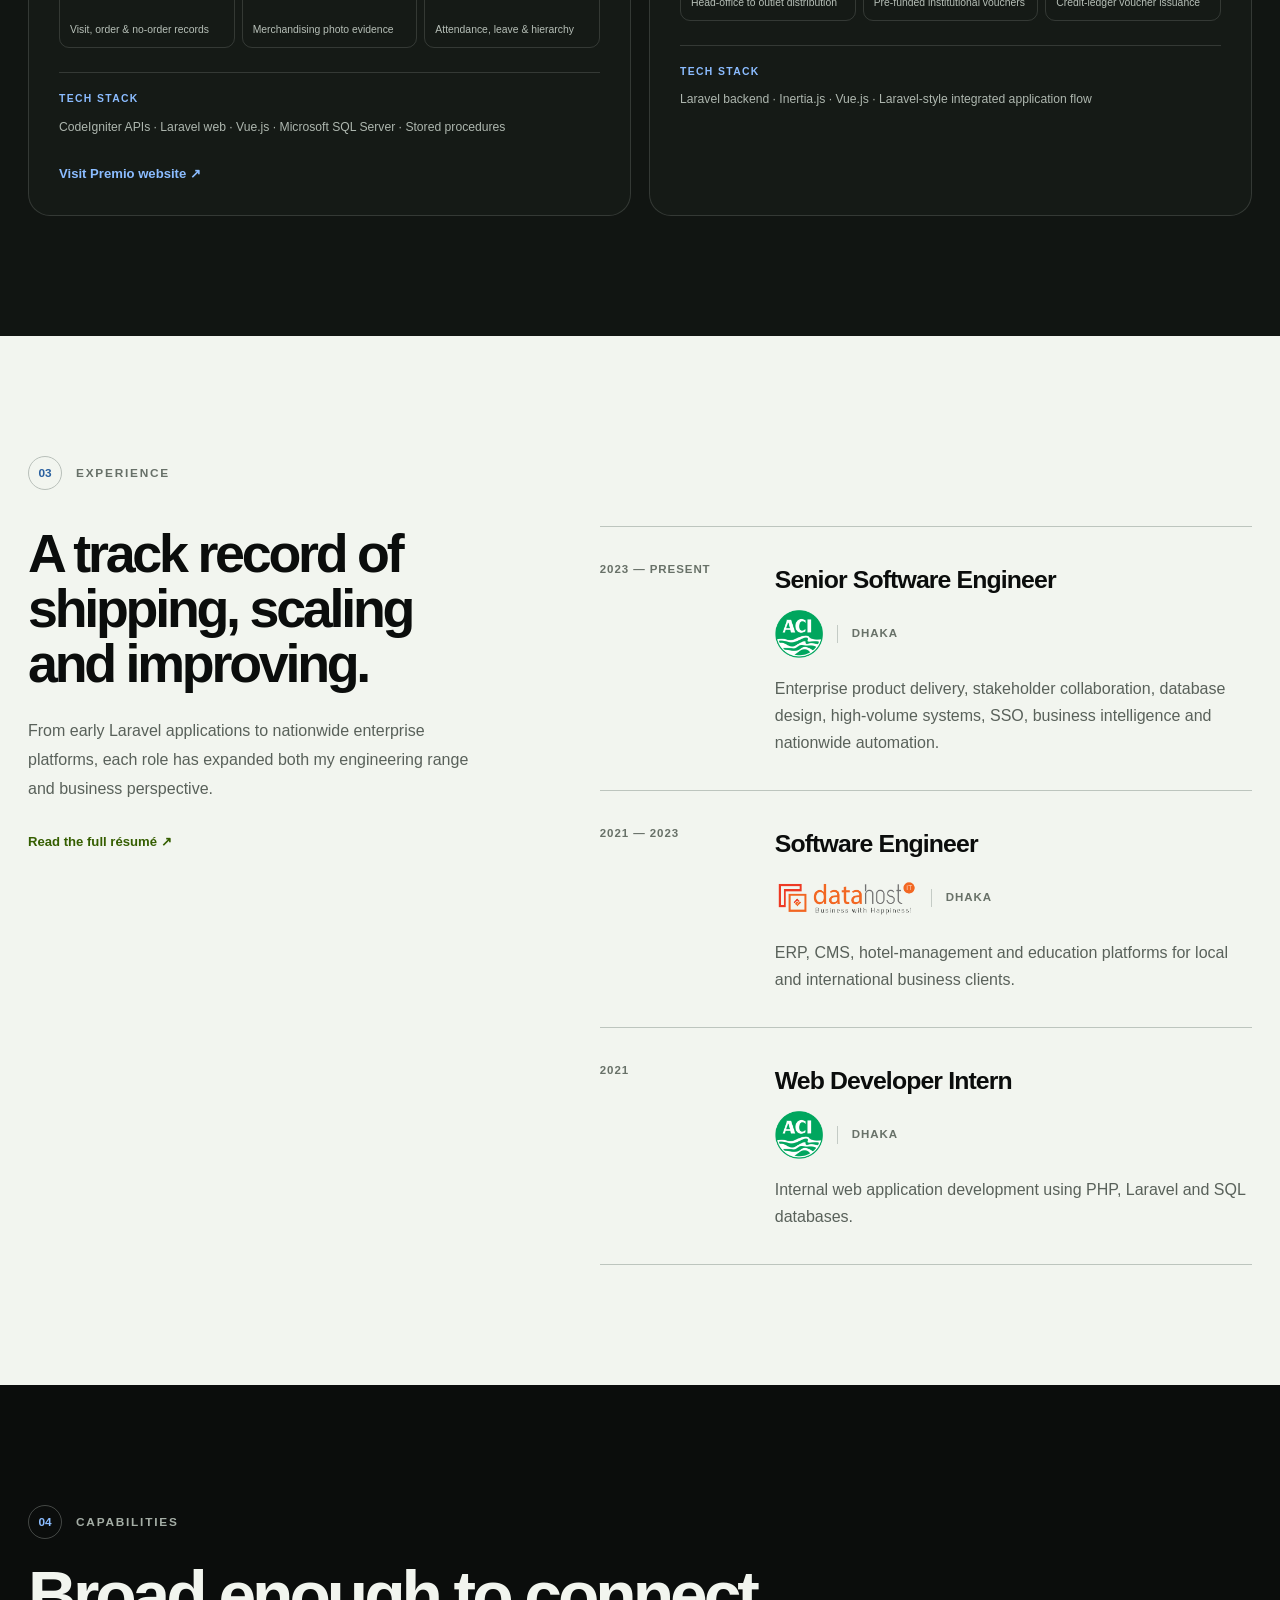
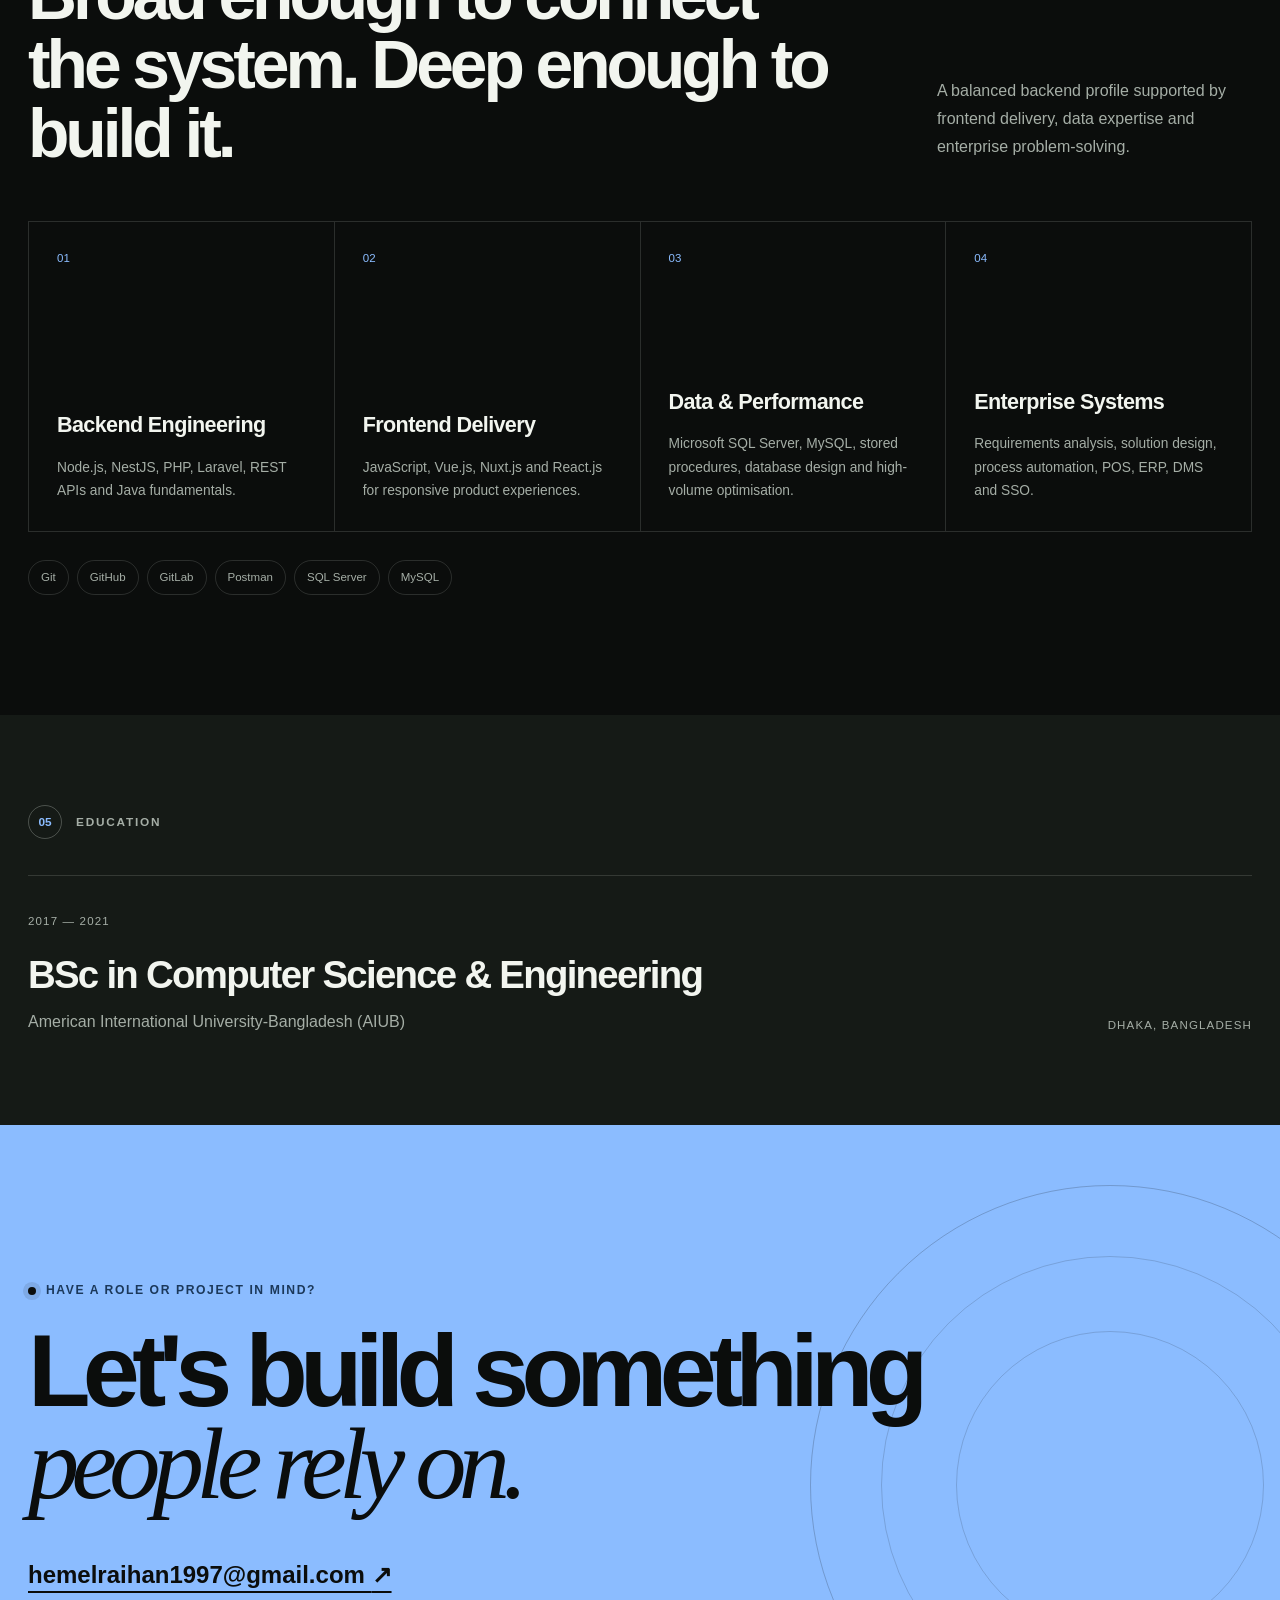
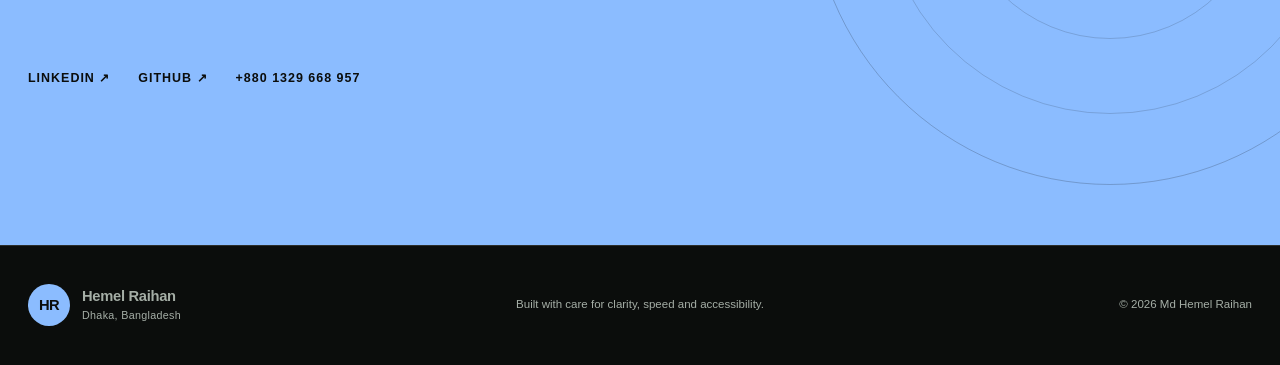
==== commit 6c2275b6: "added two more project details" ====
--- a/index.html
+++ b/index.html
@@ -243,7 +243,7 @@
             <p>A QR-led warranty and after-sales service ecosystem connecting customers, dealers, TSOs and local electricians.</p>
             <div class="project-metric"><span>Key metric</span><strong>5,000+</strong><p>active customers</p></div>
             <div class="project-technology"><span class="technology-label">Tech stack</span><p>Web admin platform · Android · iOS · QR integration · OTP verification</p></div>
-            <div class="project-actions"><span class="case-study-pending">View case study → <small>Coming soon</small></span></div>
+            <div class="project-actions"><a class="case-study-link" href="case-studies/ecolink.html">View case study <span aria-hidden="true">→</span></a></div>
           </div>
         </article>
 
@@ -260,6 +260,39 @@
             <div class="project-metric"><span>Key metric</span><strong>1M+</strong><p>detail records processed per cycle</p></div>
             <div class="project-technology"><span class="technology-label">Data architecture</span><p>Master-detail model · Temporary history tables · Scheduled retention · Excel import/export</p></div>
             <div class="project-actions"><a class="case-study-link" href="case-studies/demand-generation.html">View case study <span aria-hidden="true">→</span></a></div>
+          </div>
+        </article>
+
+        <article class="project-card reveal" data-category="enterprise retail">
+          <button class="project-visual gallery-thumb cover-lightbox" type="button" data-image="assets/projects/premio-secondary-sales/01-dashboard-redacted.png" data-caption="Privacy-safe Premio Plastic secondary-sales operations dashboard">
+            <span class="visual-index">08</span>
+            <img class="project-cover" src="assets/projects/premio-secondary-sales/01-dashboard-redacted.png" alt="Open privacy-safe Premio Plastic secondary-sales dashboard screenshot">
+            <span class="visual-status">Secondary sales operations</span>
+          </button>
+          <div class="project-copy">
+            <div class="project-topline"><span>Premio Plastic · PSMS</span><span>Field-force platform</span></div>
+            <h3>Premio Plastic Secondary Sales</h3>
+            <p>A field-force platform that captures direct sales from root-level outlets to end customers, providing visibility beyond primary dealer sales. Teams record outlet visits, orders or no-order outcomes, merchandising compliance and photographic evidence, alongside attendance, leave and subordinate approval workflows.</p>
+            <div class="project-metric"><span>Operational scope</span><strong>End-to-end</strong><p>field visit and secondary-sales tracking</p></div>
+            <div class="project-facts"><span>Visit, order &amp; no-order records</span><span>Merchandising photo evidence</span><span>Attendance, leave &amp; hierarchy</span></div>
+            <div class="project-technology"><span class="technology-label">Tech stack</span><p>CodeIgniter APIs · Laravel web · Vue.js · Microsoft SQL Server · Stored procedures</p></div>
+            <div class="project-actions"><a href="https://acipremioplastics.com/" target="_blank" rel="noopener">Visit Premio website <span aria-hidden="true">↗</span></a></div>
+          </div>
+        </article>
+
+        <article class="project-card reveal" data-category="enterprise retail digital">
+          <button class="project-visual gallery-thumb cover-lightbox" type="button" data-image="assets/projects/shwapno-digital-voucher/01-distribution-redacted.png" data-caption="Privacy-safe Shwapno Digital Voucher distribution workspace">
+            <span class="visual-index">09</span>
+            <img class="project-cover" src="assets/projects/shwapno-digital-voucher/01-distribution-redacted.png" alt="Open privacy-safe Shwapno Digital Voucher distribution screenshot">
+            <span class="visual-status">Retail · Debit · Credit vouchers</span>
+          </button>
+          <div class="project-copy">
+            <div class="project-topline"><span>Shwapno retail platform</span><span>Voucher lifecycle</span></div>
+            <h3>Shwapno Digital Voucher</h3>
+            <p>A controlled voucher platform for creation, sale, distribution, tracking and retail-store redemption. It supports outlet-distributed retail vouchers, prepaid debit-style bulk programmes and credit-based institutional programmes with ledger-aware limits.</p>
+            <div class="project-metric"><span>Voucher models</span><strong>3</strong><p>retail, debit and credit workflows</p></div>
+            <div class="project-facts"><span>Head-office to outlet distribution</span><span>Pre-funded institutional vouchers</span><span>Credit-ledger voucher issuance</span></div>
+            <div class="project-technology"><span class="technology-label">Tech stack</span><p>Laravel backend · Inertia.js · Vue.js · Laravel-style integrated application flow</p></div>
           </div>
         </article>
       </div>
--- a/style.css
+++ b/style.css
@@ -294,6 +294,11 @@
 .gallery-thumb:hover { border-color: var(--accent); transform: translateY(-2px); }
 .gallery-thumb img { width: 100%; height: 72px; object-fit: cover; object-position: center top; filter: saturate(.9); }
 .gallery-thumb span { display: block; padding: 8px 9px; color: #b8c1ba; font-size: .65rem; white-space: nowrap; overflow: hidden; text-overflow: ellipsis; }
+.project-visual.cover-lightbox { width: 100%; min-height: 330px; padding: 0; border: 0; border-radius: 0; background: #0d1218; color: inherit; font: inherit; text-align: left; }
+.project-visual.cover-lightbox:hover { border-color: transparent; transform: none; }
+.project-visual.cover-lightbox img { width: 100%; height: 100%; object-fit: cover; object-position: center top; }
+.project-visual.cover-lightbox .visual-index { display: grid; padding: 0; color: white; font-size: .72rem; }
+.project-visual.cover-lightbox .visual-status { display: block; padding: 8px 11px; color: rgba(255,255,255,.84); font-size: .67rem; }
 .project-actions { margin-top: 24px; }
 .project-card:not(.project-featured) .project-actions { margin-top: auto; padding-top: 24px; }
 .project-actions a, .text-link { color: var(--accent); font-size: .82rem; font-weight: 700; text-decoration: none; }
